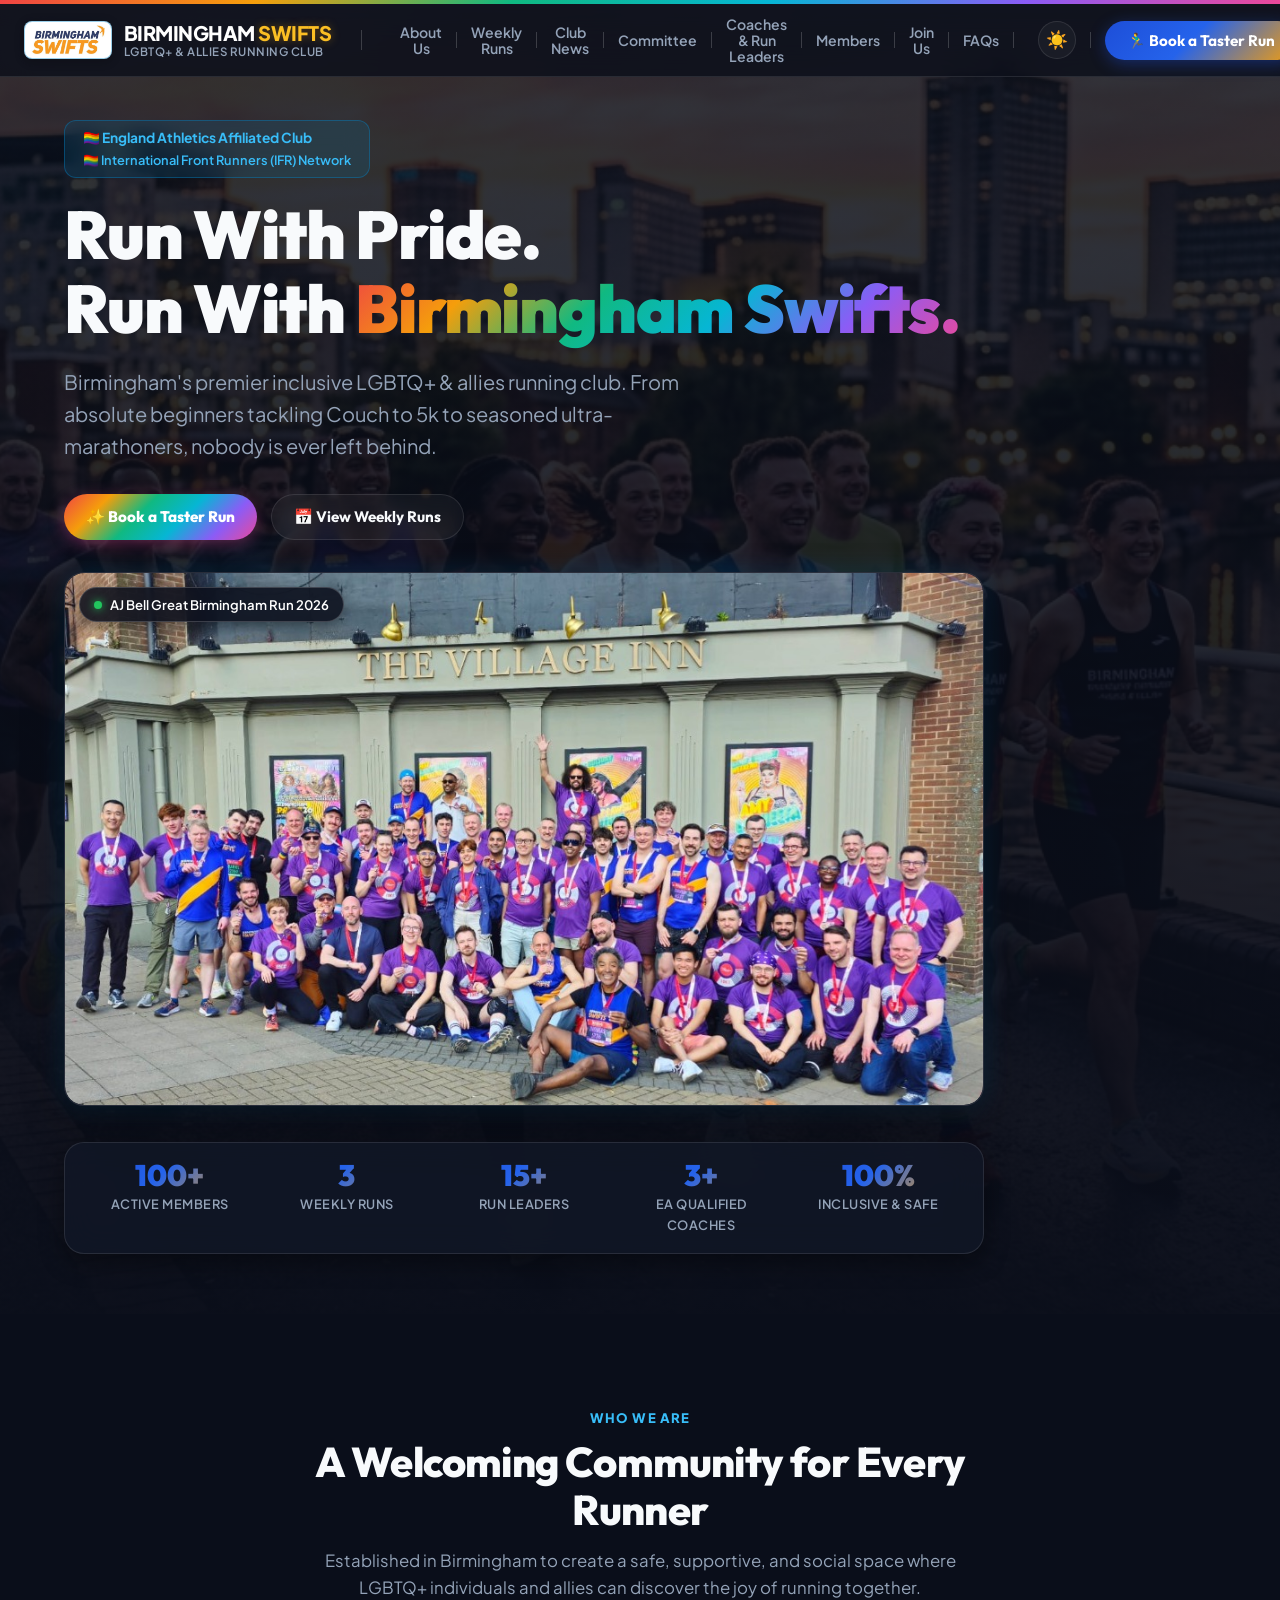
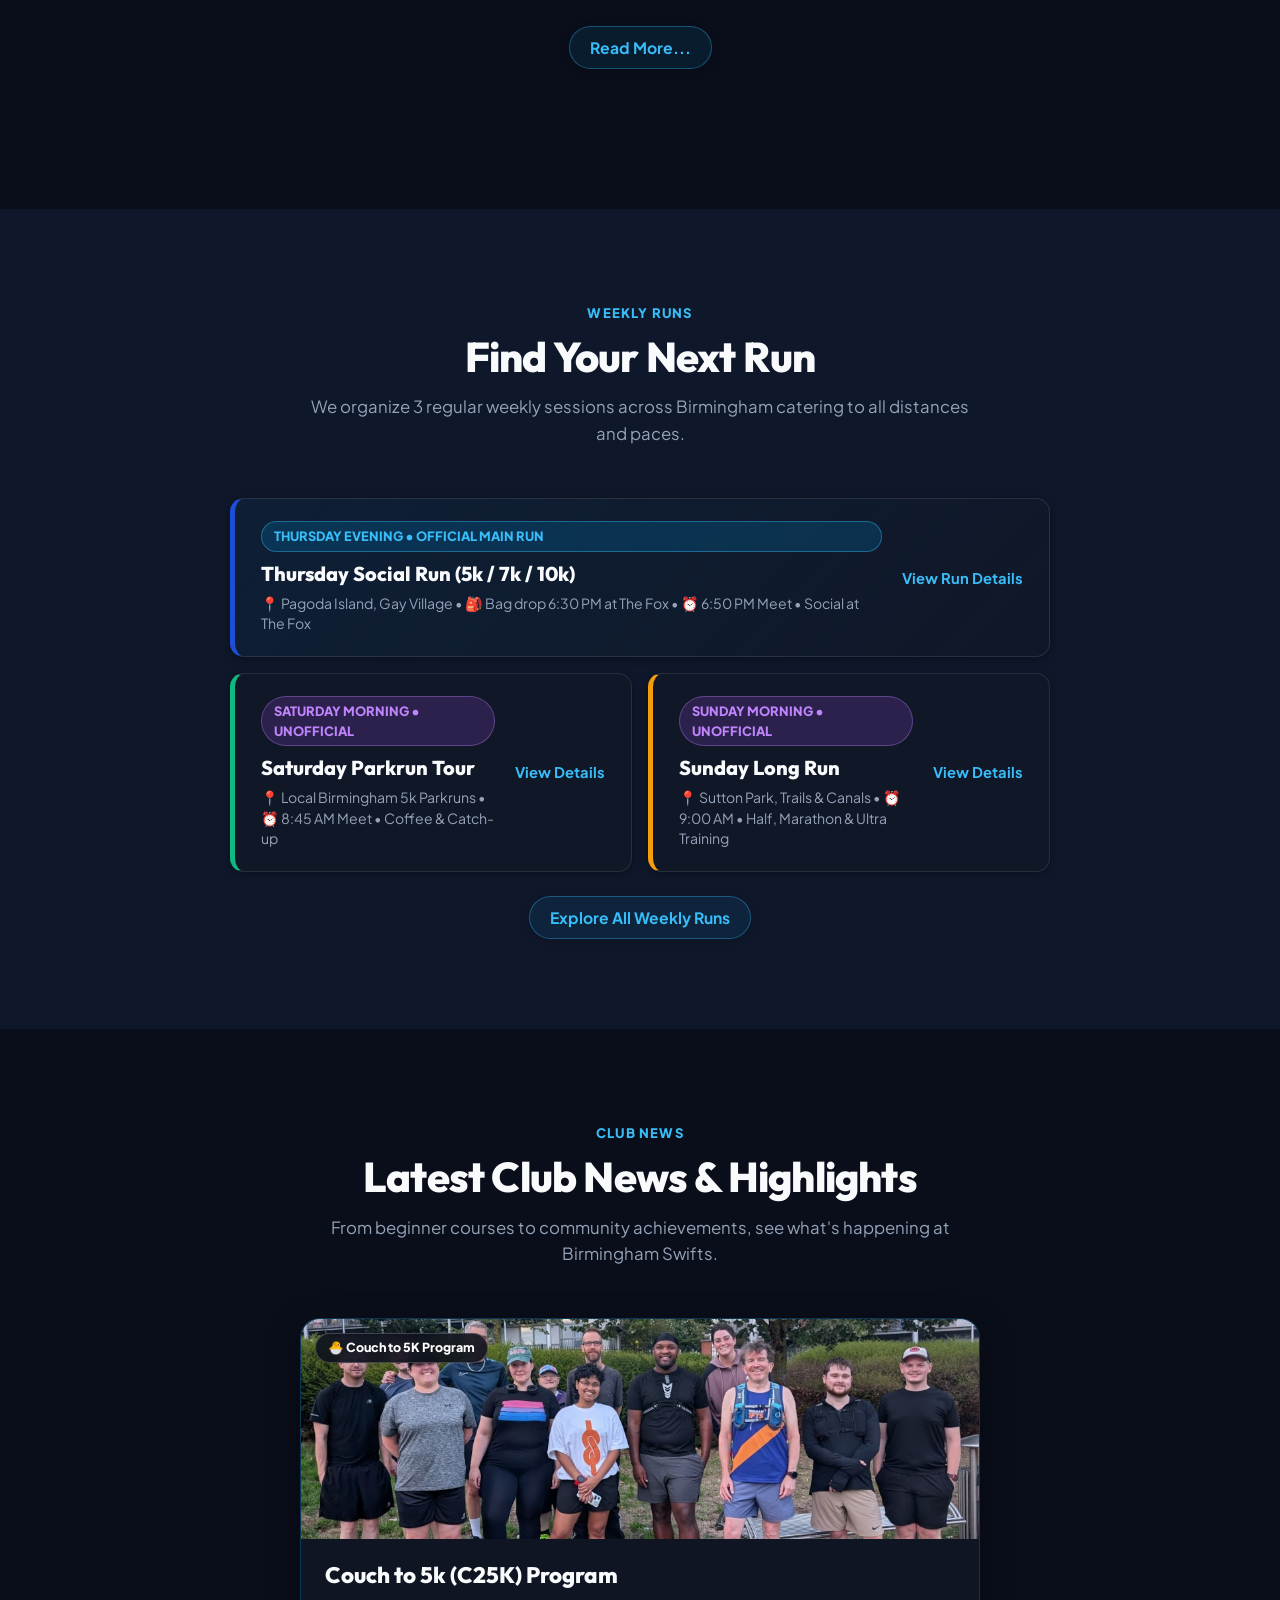
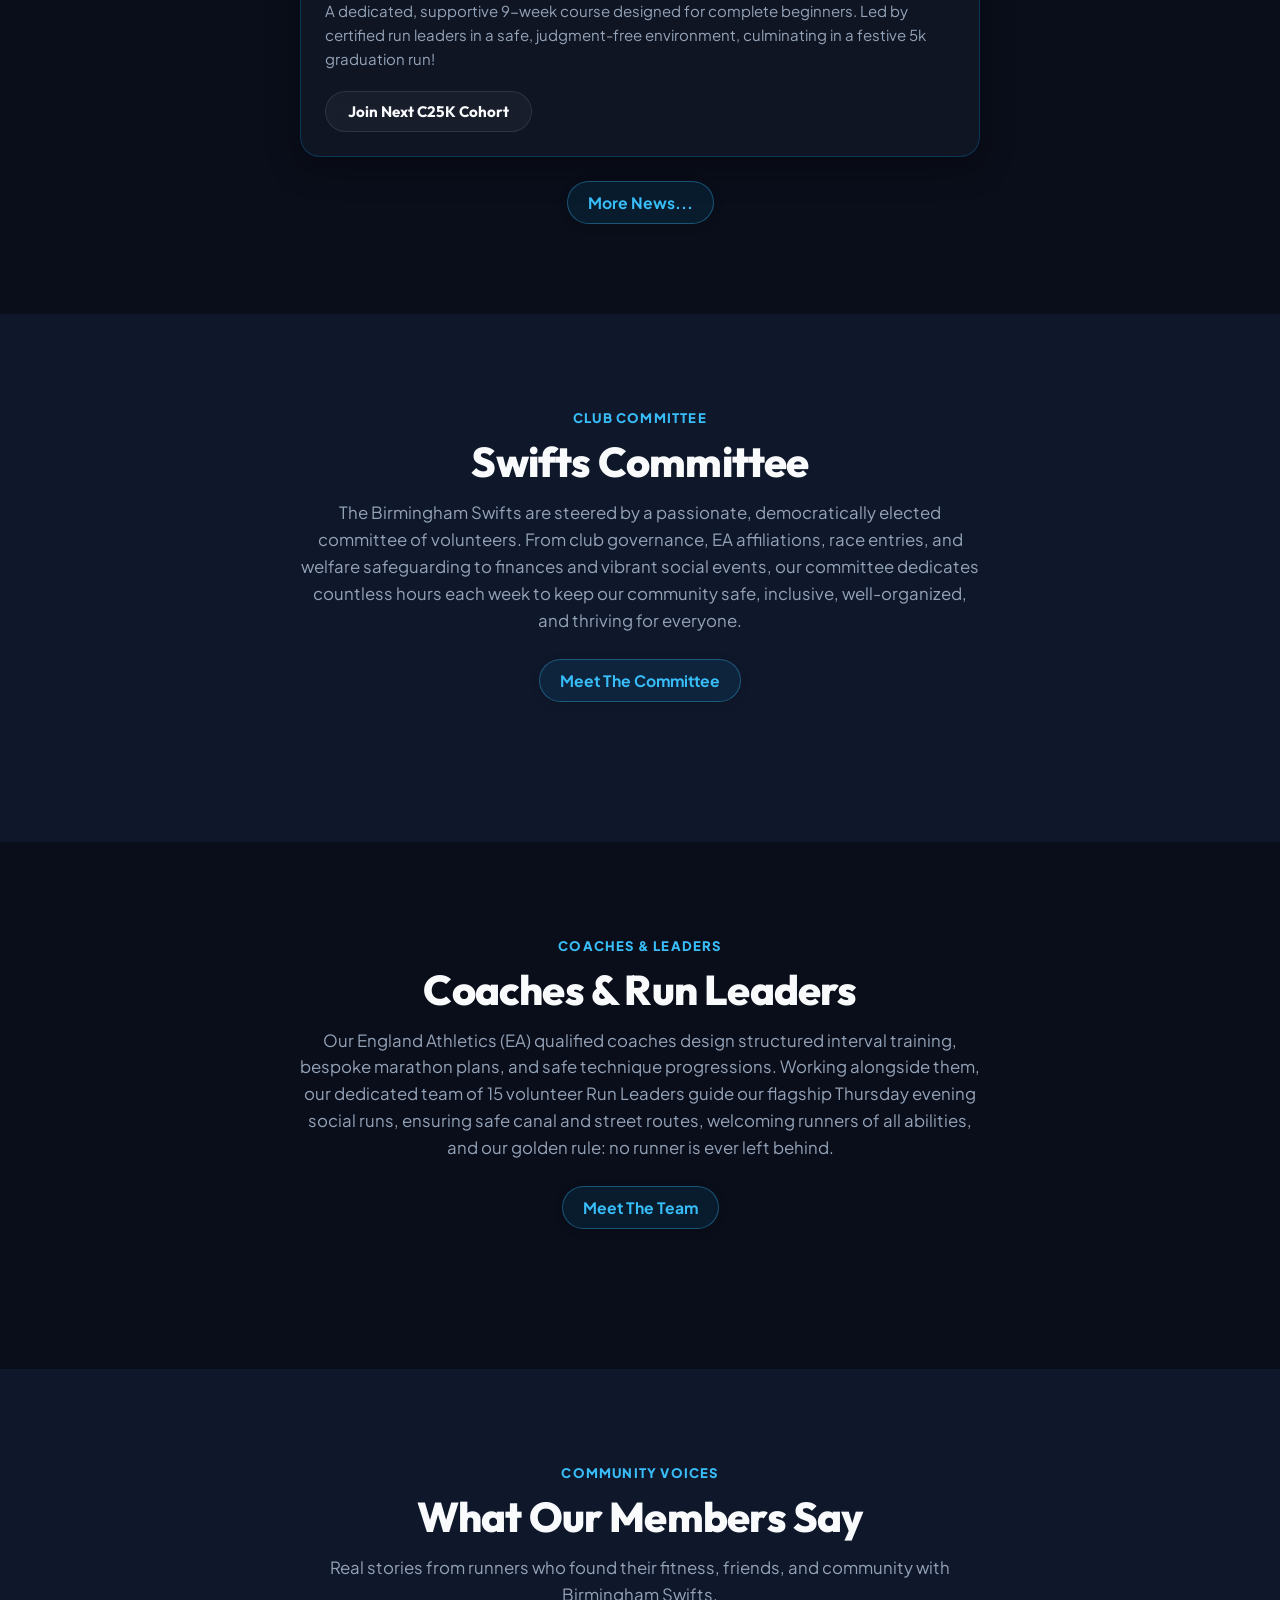
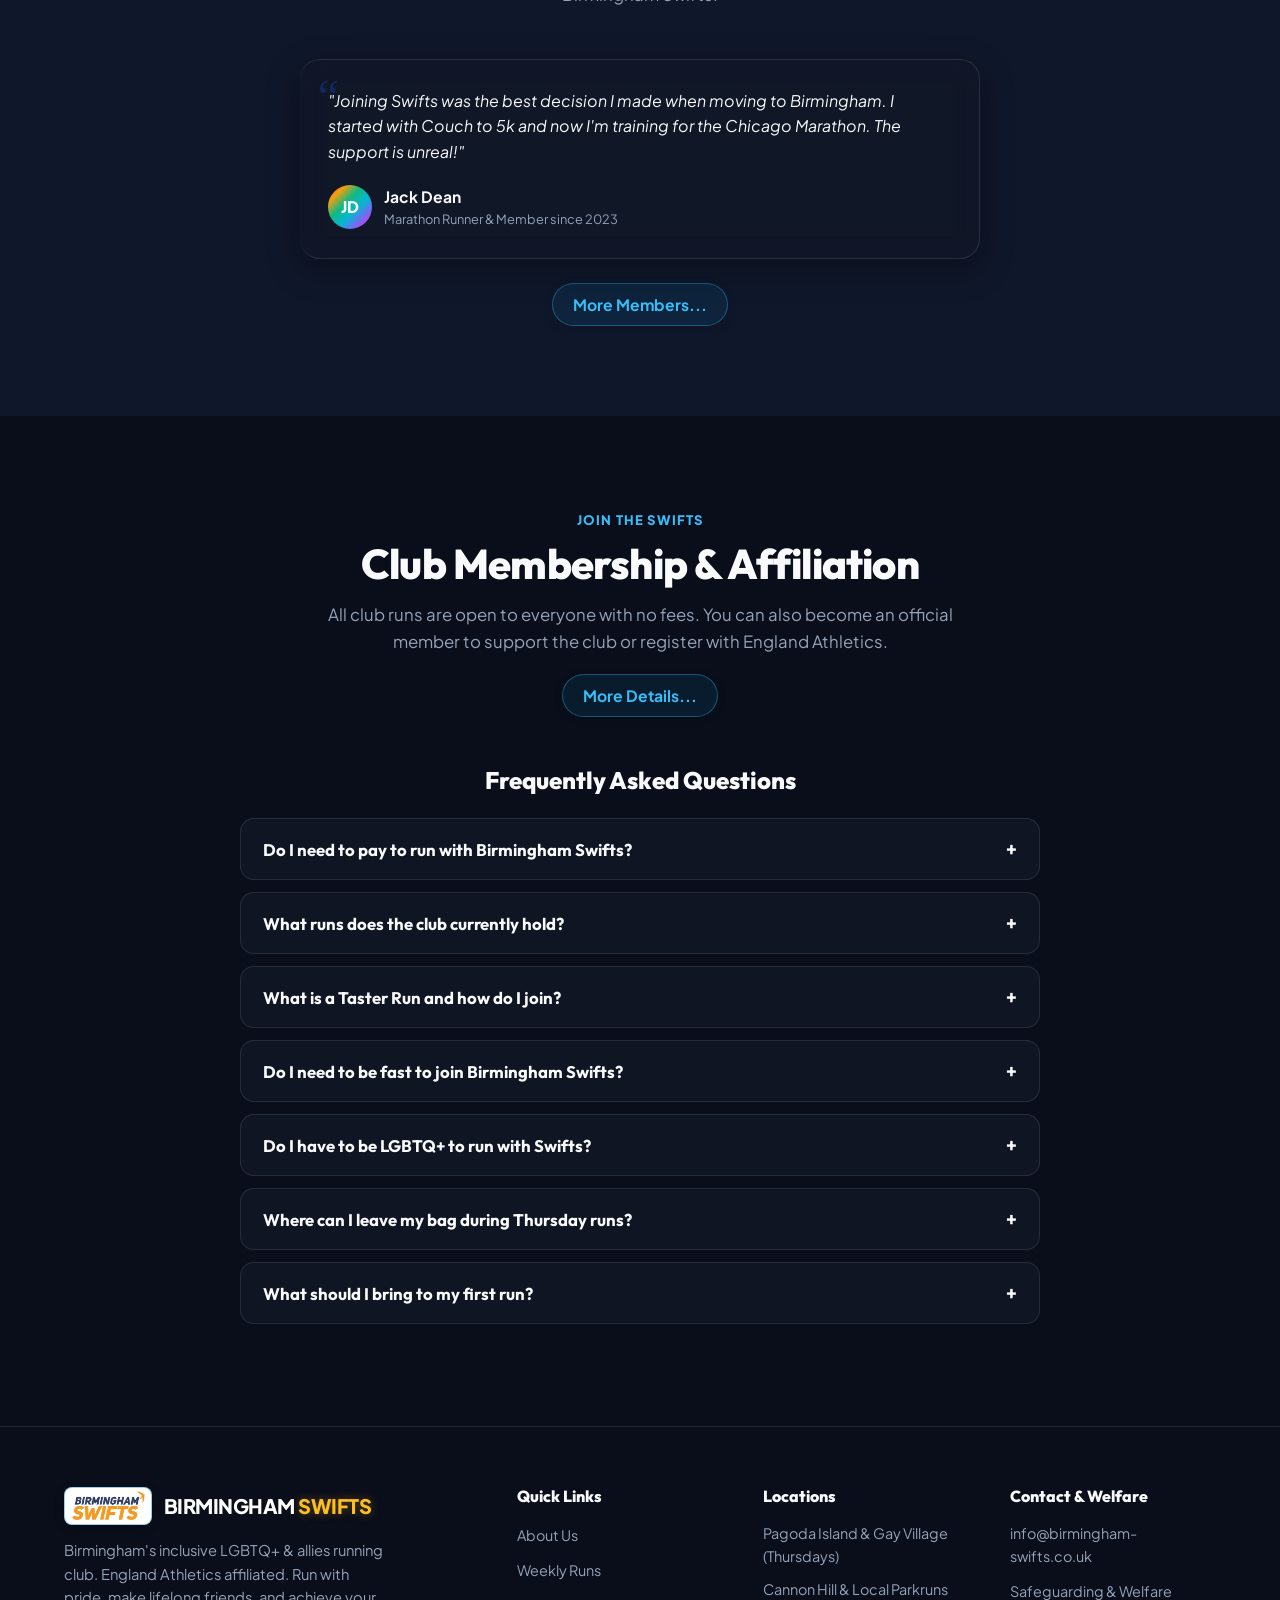
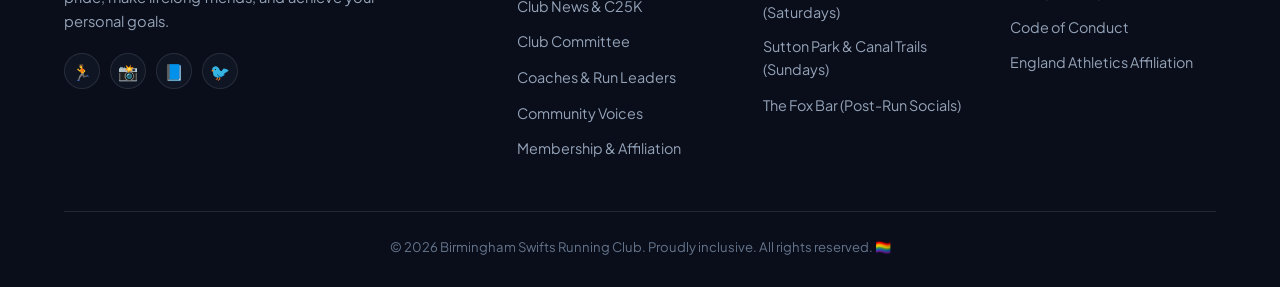
==== index.html @ 9a3c5911 "fix(c25k): update photo subtitle to 'Couch to 5K Program'" ====
<!DOCTYPE html>
<html lang="en" data-theme="dark">
<head>
  <meta charset="UTF-8">
  <meta name="viewport" content="width=device-width, initial-scale=1.0">
  <title>Birmingham Swifts — Inclusive LGBTQ+ & Allies Running Club</title>
  <meta name="description" content="Birmingham Swifts is the premier friendly, inclusive LGBTQ+ and allies running club in Birmingham, UK. Open to all with weekly club sessions: Thursday flagship social run, Saturday parkruns, Sunday marathon training, and Couch to 5k.">
  <meta name="keywords" content="Birmingham Swifts, LGBTQ+ running club, Birmingham running, Couch to 5k Birmingham, gay running club Birmingham, England Athletics, Cannon Hill parkrun">
  
  <!-- Open Graph Meta Tags -->
  <meta property="og:title" content="Birmingham Swifts — Inclusive LGBTQ+ & Allies Running Club">
  <meta property="og:description" content="Run with Pride. Run with Swifts. Friendly running for all paces, backgrounds, and abilities across Birmingham.">
  <meta property="og:type" content="website">
  <meta property="og:image" content="assets/swifts_village_inn_crew.jpg">

  <!-- Favicon / Icon -->
  <link rel="icon" type="image/jpeg" href="assets/swifts_logo.jpg">

  <!-- Main Stylesheet -->
  <link rel="stylesheet" href="styles.css?v=3.4">
</head>
<body>

  <!-- Top Pride Strip -->
  <div class="pride-strip"></div>

  <!-- Live Announcement Alert Bar (Dynamic via Google Sheets) -->
  <aside class="live-alert-bar" id="live-announcement-bar" style="display: none;">
    <span class="live-alert-icon">📣</span>
    <span class="live-alert-text" id="live-announcement-text">
      Welcome to Birmingham Swifts! Join our Thursday flagship social run in the Gay Village.
    </span>
    <button class="live-alert-close" id="live-alert-close-btn" aria-label="Dismiss announcement">&times;</button>
  </aside>

  <!-- Main Navigation Bar -->
  <nav class="navbar" id="main-nav">
    <div class="container nav-container">
      <a href="index.html" class="nav-brand" id="brand-logo-link">
        <img src="assets/swifts_logo.jpg" alt="Birmingham Swifts Logo" class="nav-logo-img">
        <div class="nav-brand-text">
          <span class="nav-brand-title">BIRMINGHAM <span class="brand-swifts-gold">SWIFTS</span></span>
          <span class="nav-brand-subtitle">LGBTQ+ & Allies Running Club</span>
        </div>
      </a>
      <span class="nav-brand-divider" aria-hidden="true"></span>

      <ul class="nav-links" id="nav-menu">
        <li><a href="about.html" class="nav-link">About Us</a></li>
        <li><a href="runs.html" class="nav-link">Weekly Runs</a></li>
        <li><a href="news.html" class="nav-link">Club News</a></li>
        <li><a href="committee.html" class="nav-link">Committee</a></li>
        <li><a href="coaches-leaders.html" class="nav-link">Coaches &amp; Run Leaders</a></li>
        <li><a href="members.html" class="nav-link">Members</a></li>
        <li><a href="join.html" class="nav-link">Join Us</a></li>
        <li><a href="#faqs" class="nav-link">FAQs</a></li>
        <li class="mobile-only-action">
          <button class="btn btn-primary open-taster-btn mobile-menu-cta">🏃‍♂️ Book a Taster Run</button>
        </li>
      </ul>

      <div class="nav-actions">
        <button class="theme-toggle-btn" id="theme-toggle" aria-label="Toggle Dark / Light Theme" title="Switch to Light Mode">
          ☀️
        </button>
        <span class="nav-action-divider" aria-hidden="true"></span>
        <button class="btn btn-primary" id="open-taster-modal-btn">
          🏃‍♂️ Book a Taster Run
        </button>
        <button class="mobile-menu-btn" id="mobile-toggle-btn" aria-label="Open mobile menu">
          ☰
        </button>
      </div>
    </div>
  </nav>

  <!-- ==========================================================================
       HERO SECTION
       ========================================================================== -->
  <header class="hero-section" id="hero">
    <div class="hero-bg-container">
      <img src="assets/hero_running_crew.jpg" alt="Birmingham Swifts runners along Birmingham canals at dusk" class="hero-bg-img">
      <div class="hero-overlay"></div>
    </div>

    <div class="container">
      <div class="hero-content">
        <div class="hero-badge-pill" id="hero-badge-pill">
          <span class="hero-badge-line">🏳️‍🌈 England Athletics Affiliated Club</span>
          <span class="hero-badge-line hero-badge-ifr">🏳️‍🌈 International Front Runners (IFR) Network</span>
        </div>

        <h1 class="hero-title" id="hero-title">
          Run With Pride.<br>
          Run With <span class="hero-title-highlight">Birmingham Swifts.</span>
        </h1>

        <p class="hero-description" id="hero-description">
          Birmingham's premier inclusive LGBTQ+ & allies running club. From absolute beginners tackling Couch to 5k to seasoned ultra-marathoners, nobody is ever left behind.
        </p>

        <div class="hero-cta-group">
          <button class="btn btn-rainbow" id="hero-join-run-btn">
            ✨ Book a Taster Run
          </button>
          <a href="runs.html" class="btn btn-secondary" id="hero-view-schedule-btn">
            📅 View Weekly Runs
          </a>
        </div>

        <!-- Real Swifts Community Photo Showcase -->
        <div class="hero-photo-showcase">
          <div class="hero-photo-wrap">
            <img src="assets/swifts_village_inn_crew.jpg" alt="Birmingham Swifts running club members at the AJ Bell Great Birmingham Run 2026 outside The Village Inn in the Gay Village" class="hero-photo-img">
            <div class="hero-photo-badge">
              <span class="hero-photo-badge-dot"></span>
              <span>AJ Bell Great Birmingham Run 2026</span>
            </div>
          </div>
        </div>

        <div class="hero-stats-bar">
          <div class="stat-item">
            <div class="stat-number" id="hero-stat-members">100+</div>
            <div class="stat-label">Active Members</div>
          </div>
          <div class="stat-item">
            <div class="stat-number" id="hero-stat-runs">3</div>
            <div class="stat-label">Weekly Runs</div>
          </div>
          <div class="stat-item">
            <div class="stat-number" id="hero-stat-leaders">15+</div>
            <div class="stat-label">Run Leaders</div>
          </div>
          <div class="stat-item">
            <div class="stat-number" id="hero-stat-coaches">3+</div>
            <div class="stat-label">EA Qualified Coaches</div>
          </div>
          <div class="stat-item">
            <div class="stat-number" id="hero-stat-inclusive">100%</div>
            <div class="stat-label">Inclusive &amp; Safe</div>
          </div>
        </div>
      </div>
    </div>
  </header>

  <!-- ==========================================================================
       ABOUT & INCLUSIVITY VALUES
       ========================================================================== -->
  <section class="section" id="about">
    <div class="container">
      <div class="section-header">
        <span class="section-tag">WHO WE ARE</span>
        <h2 class="section-title">A Welcoming Community for Every Runner</h2>
        <p class="section-subtitle">
          Established in Birmingham to create a safe, supportive, and social space where LGBTQ+ individuals and allies can discover the joy of running together.
        </p>
        <div class="section-more-link-box">
          <a href="about.html" class="inline-more-link">Read More...</a>
        </div>
      </div>
    </div>
  </section>

  <!-- ==========================================================================
       WEEKLY RUNS NAVIGATION & SESSIONS
       ========================================================================== -->
  <section class="section section-alt" id="runs">
    <div class="container">
      <div class="section-header">
        <span class="section-tag">WEEKLY RUNS</span>
        <h2 class="section-title">Find Your Next Run</h2>
        <p class="section-subtitle">
          We organize 3 regular weekly sessions across Birmingham catering to all distances and paces.
        </p>
      </div>

      <div class="weekly-runs-nav-box">
        <!-- Row 1: Thursday Social (Single Row Button) -->
        <a href="runs.html#thursday" class="run-nav-card run-nav-thursday">
          <div class="run-nav-card-left">
            <span class="run-day-badge official">Thursday Evening • Official Main Run</span>
            <h3 class="run-nav-card-title">Thursday Social Run (5k / 7k / 10k)</h3>
            <p class="run-nav-card-meta">📍 Pagoda Island, Gay Village • 🎒 Bag drop 6:30 PM at The Fox • ⏰ 6:50 PM Meet • Social at The Fox</p>
          </div>
          <div class="run-nav-card-action">
            <span class="run-nav-btn-text">View Run Details</span>
          </div>
        </a>

        <!-- Row 2: Two Un-official Runs in a Row Under Thursday -->
        <div class="run-nav-sub-row">
          <a href="runs.html#saturday" class="run-nav-card run-nav-saturday">
            <div class="run-nav-card-left">
              <span class="run-day-badge unofficial">Saturday Morning • Unofficial</span>
              <h3 class="run-nav-card-title">Saturday Parkrun Tour</h3>
              <p class="run-nav-card-meta">📍 Local Birmingham 5k Parkruns • ⏰ 8:45 AM Meet • Coffee &amp; Catch-up</p>
            </div>
            <div class="run-nav-card-action">
              <span class="run-nav-btn-text">View Details</span>
            </div>
          </a>

          <a href="runs.html#sunday" class="run-nav-card run-nav-sunday">
            <div class="run-nav-card-left">
              <span class="run-day-badge unofficial">Sunday Morning • Unofficial</span>
              <h3 class="run-nav-card-title">Sunday Long Run</h3>
              <p class="run-nav-card-meta">📍 Sutton Park, Trails &amp; Canals • ⏰ 9:00 AM • Half, Marathon &amp; Ultra Training</p>
            </div>
            <div class="run-nav-card-action">
              <span class="run-nav-btn-text">View Details</span>
            </div>
          </a>
        </div>
      </div>

      <div class="section-more-link-box">
        <a href="runs.html" class="inline-more-link">Explore All Weekly Runs</a>
      </div>
    </div>
  </section>

  <!-- ==========================================================================
       CLUB NEWS & COUCH TO 5K
       ========================================================================== -->
  <section class="section" id="news">
    <div class="container">
      <div class="section-header">
        <span class="section-tag">CLUB NEWS</span>
        <h2 class="section-title">Latest Club News &amp; Highlights</h2>
        <p class="section-subtitle">
          From beginner courses to community achievements, see what's happening at Birmingham Swifts.
        </p>
      </div>

      <!-- Only Couch to 5k kept on main page -->
      <div class="news-single-featured">
        <div class="initiative-card featured-news-card">
          <div class="initiative-img-box">
            <img src="assets/c25k_graduates.jpg?v=3" alt="Birmingham Swifts Couch to 5k cohort runners and leaders in the park" class="initiative-img">
            <span class="initiative-badge">🐣 Couch to 5K Program</span>
          </div>
          <div class="initiative-body">
            <h3 class="initiative-title">Couch to 5k (C25K) Program</h3>
            <p class="initiative-text">
              A dedicated, supportive 9-week course designed for complete beginners. Led by certified run leaders in a safe, judgment-free environment, culminating in a festive 5k graduation run!
            </p>
            <div>
              <button class="btn btn-secondary open-taster-btn">
                Join Next C25K Cohort
              </button>
            </div>
          </div>
        </div>
      </div>

      <div class="section-more-link-box">
        <a href="news.html" class="inline-more-link">More News...</a>
      </div>
    </div>
  </section>

  <!-- ==========================================================================
       SWIFTS COMMITTEE
       ========================================================================== -->
  <section class="section section-alt" id="committee">
    <div class="container">
      <div class="section-header">
        <span class="section-tag">CLUB COMMITTEE</span>
        <h2 class="section-title">Swifts Committee</h2>
        <p class="section-subtitle">
          The Birmingham Swifts are steered by a passionate, democratically elected committee of volunteers. From club governance, EA affiliations, race entries, and welfare safeguarding to finances and vibrant social events, our committee dedicates countless hours each week to keep our community safe, inclusive, well-organized, and thriving for everyone.
        </p>
        <div class="section-more-link-box" style="margin-top: 24px;">
          <a href="committee.html" class="inline-more-link">Meet The Committee</a>
        </div>
      </div>
    </div>
  </section>

  <!-- ==========================================================================
       COACHES & RUN LEADERS
       ========================================================================== -->
  <section class="section" id="team">
    <div class="container">
      <div class="section-header">
        <span class="section-tag">COACHES &amp; LEADERS</span>
        <h2 class="section-title">Coaches &amp; Run Leaders</h2>
        <p class="section-subtitle">
          Our England Athletics (EA) qualified coaches design structured interval training, bespoke marathon plans, and safe technique progressions. Working alongside them, our dedicated team of 15 volunteer Run Leaders guide our flagship Thursday evening social runs, ensuring safe canal and street routes, welcoming runners of all abilities, and our golden rule: no runner is ever left behind.
        </p>
        <div class="section-more-link-box" style="margin-top: 24px;">
          <a href="coaches-leaders.html" class="inline-more-link">Meet The Team</a>
        </div>
      </div>
    </div>
  </section>

  <!-- ==========================================================================
       MEMBER STORIES & TESTIMONIALS
       ========================================================================== -->
  <section class="section section-alt" id="stories">
    <div class="container">
      <div class="section-header">
        <span class="section-tag">COMMUNITY VOICES</span>
        <h2 class="section-title">What Our Members Say</h2>
        <p class="section-subtitle">
          Real stories from runners who found their fitness, friends, and community with Birmingham Swifts.
        </p>
      </div>

      <div class="stories-single-box" id="stories-container">
        <!-- Single featured member story on main page -->
        <div class="story-card featured-story">
          <p class="story-quote">
            "Joining Swifts was the best decision I made when moving to Birmingham. I started with Couch to 5k and now I'm training for the Chicago Marathon. The support is unreal!"
          </p>
          <div class="story-author">
            <div class="author-avatar">JD</div>
            <div>
              <div class="author-name">Jack Dean</div>
              <div class="author-detail">Marathon Runner &amp; Member since 2023</div>
            </div>
          </div>
        </div>
      </div>

      <div class="section-more-link-box">
        <a href="members.html" class="inline-more-link">More Members...</a>
      </div>
    </div>
  </section>

  <!-- ==========================================================================
       MEMBERSHIP TIERS
       ========================================================================== -->
  <section class="section" id="membership">
    <div class="container">
      <div class="section-header">
        <span class="section-tag">JOIN THE SWIFTS</span>
        <h2 class="section-title">Club Membership &amp; Affiliation</h2>
        <p class="section-subtitle">
          All club runs are open to everyone with no fees. You can also become an official member to support the club or register with England Athletics.
        </p>
        <div class="section-more-link-box" style="margin-top: 18px;">
          <a href="join.html" class="inline-more-link">More Details...</a>
        </div>
      </div>

      <!-- FAQ Section -->
      <div class="faq-container" id="faqs">
        <h3 style="font-size: 1.5rem; text-align: center; margin-bottom: 24px;">Frequently Asked Questions</h3>
        <div id="faqs-list">
          <div class="faq-item">
            <button class="faq-question">
              <span>Do I need to pay to run with Birmingham Swifts?</span>
              <span class="faq-icon">+</span>
            </button>
            <div class="faq-answer">
              <p>No! All of our weekly club runs are open to everyone. There are no fees or subscriptions to run with us. If you would like to support the club and get kit discounts, you can choose our optional £15/year club membership, or £35/year England Athletics affiliation for official racing licences and marathon ballot access.</p>
            </div>
          </div>

          <div class="faq-item">
            <button class="faq-question">
              <span>What runs does the club currently hold?</span>
              <span class="faq-icon">+</span>
            </button>
            <div class="faq-answer">
              <p>We currently hold three weekly sessions: our flagship <strong>Thursday Social Run</strong> (bag drop 6:30 PM at The Fox in the Gay Village, 6:50 PM meet at Pagoda Island); <strong>Saturday Parkruns</strong> (unofficial club meetups at local Birmingham 5k events followed by coffee); and <strong>Sunday Long Runs</strong> (unofficial runs for members training for half marathons, full marathons, or ultras).</p>
            </div>
          </div>

          <div class="faq-item">
            <button class="faq-question">
              <span>What is a Taster Run and how do I join?</span>
              <span class="faq-icon">+</span>
            </button>
            <div class="faq-answer">
              <p>A taster run is simply coming along to any of our Thursday social runs or weekend meetups to try it out! Click "Book a Taster Run" so we know to look out for you and introduce you to our friendly run leaders.</p>
            </div>
          </div>

          <div class="faq-item">
            <button class="faq-question">
              <span>Do I need to be fast to join Birmingham Swifts?</span>
              <span class="faq-icon">+</span>
            </button>
            <div class="faq-answer">
              <p>Not at all! We have runners of all abilities, from beginners and steady joggers to runners doing 4 min/km. Every single run has designated tail runners to make sure no one is ever left behind.</p>
            </div>
          </div>

          <div class="faq-item">
            <button class="faq-question">
              <span>Do I have to be LGBTQ+ to run with Swifts?</span>
              <span class="faq-icon">+</span>
            </button>
            <div class="faq-answer">
              <p>Everyone is welcome! We are an LGBTQ+ and Allies running club. Whether you are gay, lesbian, bisexual, trans, non-binary, queer, or a supportive ally, you will find a warm, friendly community.</p>
            </div>
          </div>

          <div class="faq-item">
            <button class="faq-question">
              <span>Where can I leave my bag during Thursday runs?</span>
              <span class="faq-icon">+</span>
            </button>
            <div class="faq-answer">
              <p>On Thursday nights, we meet at Pagoda Island and have bag drop and toilet facilities available nearby in the Gay Village before we head out, followed by social drinks at The Fox!</p>
            </div>
          </div>

          <div class="faq-item">
            <button class="faq-question">
              <span>What should I bring to my first run?</span>
              <span class="faq-icon">+</span>
            </button>
            <div class="faq-answer">
              <p>Just comfortable running shoes, weather-appropriate running kit, and a bottle of water. During autumn and winter evening runs, high-vis or bright clothing is strongly encouraged!</p>
            </div>
          </div>
        </div>
      </div>
    </div>
  </section>

  <!-- ==========================================================================
       MODAL DIALOG: BOOK TASTER RUN
       ========================================================================== -->
  <div class="modal-overlay" id="taster-modal">
    <div class="modal-card">
      <button class="modal-close-btn" id="modal-close-btn" aria-label="Close modal">&times;</button>
      <h3 style="font-size: 1.4rem; margin-bottom: 6px;">🏃‍♂️ Book a Taster Run</h3>
      <p style="color: var(--text-secondary); font-size: 0.9rem; margin-bottom: 20px;">
        Join us for a friendly, no-pressure run with Birmingham Swifts. We'll introduce you to your group leader!
      </p>

      <form id="taster-form">
        <div class="form-group">
          <label class="form-label" for="taster-name">Full Name</label>
          <input type="text" id="taster-name" class="form-input" placeholder="e.g. Alex Morgan" required>
        </div>

        <div class="form-group">
          <label class="form-label" for="taster-email">Email Address</label>
          <input type="email" id="taster-email" class="form-input" placeholder="alex@example.com" required>
        </div>

        <div class="form-group">
          <label class="form-label" for="taster-session">Select Session</label>
          <select id="taster-session" class="form-select">
            <option value="thursday">Thursday Social Run (Main Club Run, Gay Village, 6:50 PM)</option>
            <option value="saturday">Saturday Parkrun Meetup (Local 5k, 8:45 AM)</option>
            <option value="sunday">Sunday Long Run (Half / Marathon / Ultra Training, 9:00 AM)</option>
          </select>
        </div>

        <div class="form-group">
          <label class="form-label" for="taster-pace">Running Experience</label>
          <select id="taster-pace" class="form-select">
            <option value="beginner">Beginner (Couch to 5k)</option>
            <option value="casual">Casual / Social Runner</option>
            <option value="intermediate">Regular 5k–10k Runner</option>
            <option value="experienced">Long Distance / Experienced Runner</option>
          </select>
        </div>

        <button type="submit" class="btn btn-rainbow" style="width: 100%; margin-top: 8px;">
          Confirm Taster Booking ✨
        </button>
      </form>
    </div>
  </div>

  <!-- ==========================================================================
       FOOTER
       ========================================================================== -->
  <footer class="footer">
    <div class="container">
      <div class="footer-grid">
        <div>
          <div class="nav-brand">
            <img src="assets/swifts_logo.jpg" alt="Birmingham Swifts Logo" class="nav-logo-img">
            <span class="nav-brand-title">BIRMINGHAM <span class="brand-swifts-gold">SWIFTS</span></span>
          </div>
          <p class="footer-brand-p">
            Birmingham's inclusive LGBTQ+ &amp; allies running club. England Athletics affiliated. Run with pride, make lifelong friends, and achieve your personal goals.
          </p>
          <div class="footer-socials">
            <a href="https://www.strava.com/clubs/birmingham-swifts" target="_blank" rel="noopener" class="social-icon-btn" title="Strava Club">🏃</a>
            <a href="https://instagram.com" target="_blank" rel="noopener" class="social-icon-btn" title="Instagram">📸</a>
            <a href="https://facebook.com" target="_blank" rel="noopener" class="social-icon-btn" title="Facebook">📘</a>
            <a href="https://twitter.com" target="_blank" rel="noopener" class="social-icon-btn" title="Twitter">🐦</a>
          </div>
        </div>

        <div>
          <h4 class="footer-col-title">Quick Links</h4>
          <ul class="footer-links-list">
            <li><a href="about.html">About Us</a></li>
            <li><a href="runs.html">Weekly Runs</a></li>
            <li><a href="news.html">Club News &amp; C25K</a></li>
            <li><a href="committee.html">Club Committee</a></li>
            <li><a href="coaches-leaders.html">Coaches &amp; Run Leaders</a></li>
            <li><a href="members.html">Community Voices</a></li>
            <li><a href="join.html">Membership &amp; Affiliation</a></li>
          </ul>
        </div>

        <div>
          <h4 class="footer-col-title">Locations</h4>
          <ul class="footer-links-list">
            <li><a href="#runs">Pagoda Island &amp; Gay Village (Thursdays)</a></li>
            <li><a href="#runs">Cannon Hill &amp; Local Parkruns (Saturdays)</a></li>
            <li><a href="#runs">Sutton Park &amp; Canal Trails (Sundays)</a></li>
            <li><a href="#runs">The Fox Bar (Post-Run Socials)</a></li>
          </ul>
        </div>

        <div>
          <h4 class="footer-col-title">Contact &amp; Welfare</h4>
          <ul class="footer-links-list">
            <li><a href="mailto:info@birmingham-swifts.co.uk">info@birmingham-swifts.co.uk</a></li>
            <li><a href="#faqs">Safeguarding &amp; Welfare</a></li>
            <li><a href="#faqs">Code of Conduct</a></li>
            <li><a href="#membership">England Athletics Affiliation</a></li>
          </ul>
        </div>
      </div>

      <div class="footer-bottom">
        <p>© 2026 Birmingham Swifts Running Club. Proudly inclusive. All rights reserved. 🏳️‍🌈</p>
      </div>
    </div>
  </footer>

  <!-- Main JavaScript -->
  <script src="script.js?v=3.0"></script>
</body>
</html>
---- styles.css ----
/* ==========================================================================
   BIRMINGHAM SWIFTS RUNNING CLUB - MODERN DESIGN SYSTEM & STYLES
   ========================================================================== */

@import url('https://fonts.googleapis.com/css2?family=Outfit:wght@400;500;600;700;800;900&family=Plus+Jakarta+Sans:wght@300;400;500;600;700;800&display=swap');

:root {
  /* Color Palette - Vibrant Pride Dark Mode (Default) */
  --bg-primary: #0a0e1a;
  --bg-secondary: #0f172a;
  --bg-card: rgba(17, 24, 39, 0.78);
  --bg-card-hover: rgba(30, 41, 59, 0.88);
  --bg-glass: rgba(255, 255, 255, 0.04);
  --border-glass: rgba(255, 255, 255, 0.1);
  --border-glass-hover: rgba(255, 255, 255, 0.25);
  
  --text-primary: #f8fafc;
  --text-secondary: #94a3b8;
  --text-muted: #64748b;
  
  /* Birmingham Swifts Official Kit Colors (Royal Blue & Golden Yellow Sash) */
  --swifts-blue: #1d4ed8;            /* Official Kit Royal Blue Body */
  --swifts-blue-deep: #1e3a8a;       /* Deep Athletic Navy */
  --swifts-blue-vivid: #2563eb;      /* Electric Royal Blue */
  --swifts-blue-light: #38bdf8;      /* Luminous Sky Highlight */
  --swifts-blue-glow: rgba(29, 78, 216, 0.4);

  --swifts-yellow: #f59e0b;          /* Official Kit Golden Yellow / Amber Sash */
  --swifts-yellow-bright: #fbbf24;   /* Radiant Gold Accent & Wordmark */
  --swifts-yellow-dark: #d97706;     /* Accessible High-Contrast Gold */
  --swifts-yellow-glow: rgba(245, 158, 11, 0.45);

  /* Pride Accents (From T-Shirt Side Ribbons & Community Pride) */
  --pride-purple: #8b5cf6;
  --pride-pink: #ec4899;
  --pride-cyan: #06b6d4;
  --pride-amber: #f59e0b;
  --pride-emerald: #10b981;
  --pride-red: #ef4444;

  --gradient-pride: linear-gradient(135deg, #ef4444 0%, #f59e0b 20%, #10b981 40%, #06b6d4 60%, #8b5cf6 80%, #ec4899 100%);
  --gradient-swifts: linear-gradient(135deg, #1d4ed8 0%, #2563eb 45%, #f59e0b 100%);
  --gradient-kit-sash: linear-gradient(135deg, #f59e0b 0%, #fbbf24 50%, #f59e0b 100%);
  --gradient-card: linear-gradient(180deg, rgba(255, 255, 255, 0.06) 0%, rgba(255, 255, 255, 0.01) 100%);
  --gradient-hero-overlay: linear-gradient(180deg, rgba(10, 14, 26, 0.72) 0%, rgba(10, 14, 26, 0.96) 100%);

  /* Typography */
  --font-heading: 'Outfit', -apple-system, BlinkMacSystemFont, 'Segoe UI', Roboto, sans-serif;
  --font-body: 'Plus Jakarta Sans', -apple-system, BlinkMacSystemFont, 'Segoe UI', Roboto, sans-serif;

  /* Shadows & Glassmorphism */
  --shadow-sm: 0 2px 8px rgba(0, 0, 0, 0.3);
  --shadow-md: 0 8px 24px rgba(0, 0, 0, 0.4);
  --shadow-lg: 0 16px 40px rgba(0, 0, 0, 0.5);
  --shadow-glow: 0 0 25px rgba(29, 78, 216, 0.35);

  --radius-sm: 8px;
  --radius-md: 14px;
  --radius-lg: 20px;
  --radius-full: 9999px;

  --transition: all 0.3s cubic-bezier(0.4, 0, 0.2, 1);
  --container-max: 1200px;
}

/* Light Mode Overrides - Infused with Official Royal Blue & Kit Gold/Yellow */
[data-theme="light"] {
  --bg-primary: #f8fafc;
  --bg-secondary: #f0f5ff; /* Subtle athletic ice-blue tint echoing the blue kit */
  --bg-card: rgba(255, 255, 255, 0.96);
  --bg-card-hover: #ffffff;
  --bg-glass: rgba(29, 78, 216, 0.035);
  --border-glass: rgba(29, 78, 216, 0.14); /* Crisp royal blue card border */
  --border-glass-hover: rgba(245, 158, 11, 0.6); /* Vibrant kit gold hover */

  --text-primary: #0f172a;
  --text-secondary: #334155;
  --text-muted: #64748b;

  --swifts-blue: #1d4ed8;
  --swifts-blue-deep: #1e3a8a;
  --swifts-yellow: #d97706; /* High contrast gold for light mode text & accents */
  --swifts-yellow-bright: #f59e0b;

  --gradient-swifts: linear-gradient(135deg, #1e3a8a 0%, #1d4ed8 50%, #d97706 100%);
  --gradient-kit-sash: linear-gradient(135deg, #d97706 0%, #f59e0b 50%, #fbbf24 100%);
  --gradient-card: linear-gradient(180deg, rgba(29, 78, 216, 0.02) 0%, rgba(245, 158, 11, 0.01) 100%);
  --gradient-hero-overlay: linear-gradient(180deg, rgba(240, 245, 255, 0.85) 0%, rgba(248, 250, 252, 0.98) 100%);
  
  --shadow-sm: 0 2px 8px rgba(29, 78, 216, 0.06);
  --shadow-md: 0 8px 24px rgba(29, 78, 216, 0.09);
  --shadow-lg: 0 16px 40px rgba(29, 78, 216, 0.14);
  --shadow-glow: 0 0 25px rgba(29, 78, 216, 0.22);
}

/* Base Resets */
*, *::before, *::after {
  box-sizing: border-box;
  margin: 0;
  padding: 0;
}

html {
  scroll-behavior: smooth;
  font-size: 16px;
}

body {
  font-family: var(--font-body);
  background-color: var(--bg-primary);
  color: var(--text-primary);
  line-height: 1.6;
  overflow-x: hidden;
  transition: background-color 0.3s ease, color 0.3s ease;
}

/* Typography */
h1, h2, h3, h4, h5, h6 {
  font-family: var(--font-heading);
  font-weight: 800;
  line-height: 1.15;
  color: var(--text-primary);
}

a {
  color: inherit;
  text-decoration: none;
  transition: var(--transition);
}

img {
  max-width: 100%;
  height: auto;
  display: block;
}

.container {
  width: 100%;
  max-width: var(--container-max);
  margin: 0 auto;
  padding: 0 24px;
}

/* ==========================================================================
   PRIDE RAINBOW TOP BAR & NAVBAR & LIVE ALERTS
   ========================================================================== */
.pride-strip {
  height: 4px;
  width: 100%;
  background: var(--gradient-pride);
  position: fixed;
  top: 0;
  left: 0;
  z-index: 1003;
}

.live-alert-bar {
  position: fixed;
  top: 4px;
  left: 0;
  width: 100%;
  z-index: 1002;
  background: linear-gradient(90deg, #ec4899 0%, #8b5cf6 50%, #0284c7 100%);
  color: #ffffff;
  padding: 8px 16px;
  font-size: 0.88rem;
  font-weight: 700;
  display: flex;
  align-items: center;
  justify-content: center;
  gap: 12px;
  box-shadow: 0 2px 10px rgba(0, 0, 0, 0.25);
  animation: slideDown 0.4s ease;
}

@keyframes slideDown {
  from { transform: translateY(-100%); }
  to { transform: translateY(0); }
}

.live-alert-close {
  background: none;
  border: none;
  color: #ffffff;
  font-size: 1.2rem;
  cursor: pointer;
  padding: 0 6px;
  opacity: 0.8;
  transition: var(--transition);
}

.live-alert-close:hover {
  opacity: 1;
  transform: scale(1.15);
}

.navbar {
  position: fixed;
  top: 4px;
  left: 0;
  width: 100%;
  z-index: 1000;
  background: rgba(10, 14, 26, 0.8);
  backdrop-filter: blur(16px);
  -webkit-backdrop-filter: blur(16px);
  border-bottom: 1px solid var(--border-glass);
  transition: var(--transition);
}

body.has-alert .navbar {
  top: 40px;
}

body.has-alert .hero-section {
  padding-top: 156px;
}

[data-theme="light"] .navbar {
  background: rgba(255, 255, 255, 0.85);
}

.nav-container {
  display: flex;
  align-items: center;
  justify-content: space-between;
  gap: 16px;
  height: 72px;
}

.navbar .nav-container {
  max-width: 1400px;
}

.nav-brand {
  display: flex;
  align-items: center;
  gap: 12px;
  text-decoration: none;
  flex-shrink: 0;
  min-width: 0;
  margin-right: 8px;
}

.nav-brand-divider {
  display: inline-block;
  width: 1px;
  height: 20px;
  background: rgba(255, 255, 255, 0.18);
  margin: 0 16px 0 6px;
  flex-shrink: 0;
}

[data-theme="light"] .nav-brand-divider {
  background: rgba(15, 23, 42, 0.14);
}

.nav-logo-img {
  height: 38px;
  width: auto;
  max-width: 95px;
  object-fit: contain;
  background: #ffffff;
  padding: 3px 6px;
  border-radius: 8px;
  border: 1.5px solid rgba(2, 132, 199, 0.4);
  box-shadow: 0 2px 10px rgba(0, 0, 0, 0.25);
  flex-shrink: 0;
  transition: var(--transition);
}

.nav-logo-img:hover {
  border-color: #38bdf8;
  box-shadow: 0 0 14px var(--swifts-blue-glow);
  transform: scale(1.03);
}

.nav-brand-text {
  display: flex;
  flex-direction: column;
  justify-content: center;
  min-width: 0;
  line-height: 1.15;
}

.nav-brand-title {
  font-size: 1.25rem;
  font-weight: 800;
  letter-spacing: -0.5px;
  color: #ffffff;
  white-space: nowrap;
  line-height: 1.2;
}

.nav-brand-subtitle {
  font-size: 0.72rem;
  font-weight: 600;
  color: var(--text-secondary);
  text-transform: uppercase;
  letter-spacing: 0.5px;
  white-space: nowrap;
  line-height: 1.2;
  overflow: hidden;
  text-overflow: ellipsis;
}

.nav-links {
  display: flex;
  align-items: center;
  gap: 0;
  list-style: none;
}

.nav-links > li:not(.mobile-only-action) {
  display: flex;
  align-items: center;
}

.nav-links > li:not(.mobile-only-action)::after {
  content: '';
  display: inline-block;
  width: 1px;
  height: 16px;
  background: rgba(255, 255, 255, 0.18);
  margin: 0 8px;
  flex-shrink: 0;
}

[data-theme="light"] .nav-links > li:not(.mobile-only-action)::after {
  background: rgba(15, 23, 42, 0.14);
}

.nav-link {
  font-size: 0.88rem;
  font-weight: 600;
  color: var(--text-secondary);
  position: relative;
  padding: 4px 6px;
  line-height: 1.14;
  text-align: center;
  display: inline-flex;
  flex-direction: column;
  align-items: center;
  justify-content: center;
  transition: var(--transition);
}

.nav-link:hover, .nav-link.active {
  color: var(--text-primary);
}

.nav-link::after {
  content: '';
  position: absolute;
  bottom: -2px;
  left: 0;
  width: 0;
  height: 2px;
  background: var(--gradient-swifts);
  transition: width 0.3s ease;
  border-radius: 2px;
}

.nav-link:hover::after, .nav-link.active::after {
  width: 100%;
}

.mobile-only-action {
  display: none;
}

.nav-actions {
  display: flex;
  align-items: center;
  gap: 12px;
  flex-shrink: 0;
}

.nav-action-divider {
  display: inline-block;
  width: 1px;
  height: 16px;
  background: rgba(255, 255, 255, 0.18);
  margin: 0 2px;
  flex-shrink: 0;
}

[data-theme="light"] .nav-action-divider {
  background: rgba(15, 23, 42, 0.14);
}

.theme-toggle-btn {
  background: var(--bg-glass);
  border: 1px solid var(--border-glass);
  color: var(--text-primary);
  width: 38px;
  height: 38px;
  border-radius: var(--radius-full);
  display: flex;
  align-items: center;
  justify-content: center;
  cursor: pointer;
  font-size: 1.1rem;
  transition: var(--transition);
}

.theme-toggle-btn:hover {
  background: var(--bg-card-hover);
  border-color: var(--border-glass-hover);
  transform: scale(1.05);
}

.btn {
  display: inline-flex;
  align-items: center;
  justify-content: center;
  gap: 8px;
  font-family: var(--font-heading);
  font-weight: 700;
  font-size: 0.95rem;
  padding: 10px 22px;
  border-radius: var(--radius-full);
  cursor: pointer;
  transition: var(--transition);
  border: none;
  text-decoration: none;
}

.btn-primary {
  background: var(--gradient-swifts);
  color: #ffffff;
  box-shadow: 0 4px 16px var(--swifts-blue-glow);
}

.btn-primary:hover {
  transform: translateY(-2px);
  box-shadow: 0 8px 24px rgba(2, 132, 199, 0.5);
}

.btn-secondary {
  background: var(--bg-glass);
  color: var(--text-primary);
  border: 1px solid var(--border-glass);
  backdrop-filter: blur(8px);
}

.btn-secondary:hover {
  background: var(--bg-card-hover);
  border-color: var(--border-glass-hover);
  transform: translateY(-2px);
}

.btn-rainbow {
  background: var(--gradient-pride);
  color: #ffffff;
  font-weight: 800;
  box-shadow: 0 4px 16px rgba(236, 72, 153, 0.35);
}

.btn-rainbow:hover {
  transform: translateY(-2px) scale(1.02);
  box-shadow: 0 8px 24px rgba(236, 72, 153, 0.5);
}

.mobile-menu-btn {
  display: none;
  background: none;
  border: none;
  font-size: 1.5rem;
  color: var(--text-primary);
  cursor: pointer;
}

/* ==========================================================================
   HERO SECTION
   ========================================================================== */
.hero-section {
  position: relative;
  min-height: 92vh;
  display: flex;
  align-items: center;
  padding: 120px 0 60px;
  overflow: hidden;
  background: var(--bg-primary);
}

.hero-bg-container {
  position: absolute;
  top: 0;
  left: 0;
  width: 100%;
  height: 100%;
  z-index: 1;
}

.hero-bg-img {
  width: 100%;
  height: 100%;
  object-fit: cover;
  object-position: center 35%;
  filter: brightness(0.65);
}

[data-theme="light"] .hero-bg-img {
  filter: brightness(0.85);
}

.hero-overlay {
  position: absolute;
  top: 0;
  left: 0;
  width: 100%;
  height: 100%;
  background: var(--gradient-hero-overlay);
}

.hero-content {
  position: relative;
  z-index: 2;
  max-width: 920px;
}

.hero-badge-pill {
  display: inline-flex;
  flex-direction: column;
  align-items: flex-start;
  gap: 4px;
  background: rgba(2, 132, 199, 0.15);
  border: 1px solid rgba(2, 132, 199, 0.4);
  backdrop-filter: blur(12px);
  padding: 8px 18px;
  border-radius: 12px;
  font-size: 0.86rem;
  font-weight: 700;
  color: #38bdf8;
  margin-bottom: 20px;
  animation: pulseGlow 3s infinite;
  max-width: 100%;
  box-sizing: border-box;
}

.hero-badge-line {
  display: flex;
  align-items: center;
  gap: 6px;
  line-height: 1.35;
}

.hero-badge-ifr {
  font-size: 0.8rem;
  font-weight: 600;
  color: var(--swifts-gold);
}

[data-theme="light"] .hero-badge-ifr {
  color: #b45309;
}

@keyframes pulseGlow {
  0%, 100% { box-shadow: 0 0 10px rgba(2, 132, 199, 0.2); }
  50% { box-shadow: 0 0 20px rgba(2, 132, 199, 0.5); }
}

.hero-title {
  font-size: clamp(2.3rem, 5.5vw, 4.2rem);
  font-weight: 900;
  letter-spacing: -1.2px;
  margin-bottom: 20px;
  line-height: 1.1;
  overflow-wrap: break-word;
  word-break: normal;
}

.hero-title-highlight {
  background: var(--gradient-pride);
  -webkit-background-clip: text;
  -webkit-text-fill-color: transparent;
  background-clip: text;
  display: inline;
}

.hero-description {
  font-size: clamp(1.05rem, 2vw, 1.25rem);
  color: var(--text-secondary);
  margin-bottom: 32px;
  max-width: 650px;
}

.hero-cta-group {
  display: flex;
  flex-wrap: wrap;
  gap: 14px;
  margin-bottom: 32px;
}

.hero-photo-showcase {
  margin: 0 0 36px;
  width: 100%;
}

.hero-photo-wrap {
  position: relative;
  border-radius: var(--radius-lg);
  overflow: hidden;
  border: 1px solid var(--border-glass);
  box-shadow: 0 16px 40px rgba(0, 0, 0, 0.4), 0 0 28px rgba(2, 132, 199, 0.22);
  background: var(--bg-card);
  transition: var(--transition);
}

.hero-photo-wrap:hover {
  transform: translateY(-2px);
  box-shadow: 0 20px 48px rgba(0, 0, 0, 0.5), 0 0 36px rgba(2, 132, 199, 0.35);
  border-color: rgba(56, 189, 248, 0.4);
}

.hero-photo-img {
  width: 100%;
  height: auto;
  display: block;
  object-fit: cover;
  border-radius: calc(var(--radius-lg) - 1px);
}

.hero-photo-badge {
  position: absolute;
  top: 14px;
  left: 14px;
  display: inline-flex;
  align-items: center;
  gap: 8px;
  background: rgba(10, 14, 26, 0.85);
  backdrop-filter: blur(12px);
  -webkit-backdrop-filter: blur(12px);
  border: 1px solid rgba(255, 255, 255, 0.18);
  color: #ffffff;
  padding: 6px 14px;
  border-radius: var(--radius-full);
  font-size: 0.82rem;
  font-weight: 600;
  box-shadow: 0 4px 14px rgba(0, 0, 0, 0.4);
}

.hero-photo-badge-dot {
  width: 8px;
  height: 8px;
  border-radius: 50%;
  background: #22c55e;
  box-shadow: 0 0 8px #22c55e;
  animation: pulseGlow 2s infinite;
}

[data-theme="light"] .hero-photo-wrap {
  border-color: rgba(29, 78, 216, 0.25);
  box-shadow: 0 16px 36px rgba(29, 78, 216, 0.12), 0 4px 16px rgba(0, 0, 0, 0.06);
}

[data-theme="light"] .hero-photo-badge {
  background: rgba(255, 255, 255, 0.94);
  color: #0f172a;
  border-color: rgba(29, 78, 216, 0.2);
  box-shadow: 0 4px 14px rgba(0, 0, 0, 0.08);
}

.hero-stats-bar {
  display: grid;
  grid-template-columns: repeat(5, 1fr);
  gap: 16px;
  background: var(--bg-card);
  border: 1px solid var(--border-glass);
  backdrop-filter: blur(16px);
  padding: 18px 24px;
  border-radius: var(--radius-lg);
  box-shadow: var(--shadow-md);
}

.stat-item {
  text-align: center;
}

.stat-number {
  font-family: var(--font-heading);
  font-size: 1.85rem;
  font-weight: 900;
  color: var(--text-primary);
  line-height: 1;
  background: var(--gradient-swifts);
  -webkit-background-clip: text;
  -webkit-text-fill-color: transparent;
}

.stat-label {
  font-size: 0.8rem;
  font-weight: 600;
  color: var(--text-secondary);
  text-transform: uppercase;
  letter-spacing: 0.5px;
  margin-top: 4px;
}

/* ==========================================================================
   SECTION COMMON STYLES
   ========================================================================== */
.section {
  padding: 90px 0;
  position: relative;
}

.section-alt {
  background-color: var(--bg-secondary);
}

.section-header {
  text-align: center;
  max-width: 680px;
  margin: 0 auto 50px;
}

.section-tag {
  display: inline-block;
  font-size: 0.82rem;
  font-weight: 800;
  text-transform: uppercase;
  letter-spacing: 1.2px;
  color: #38bdf8;
  margin-bottom: 10px;
}

.section-title {
  font-size: clamp(1.8rem, 3.5vw, 2.6rem);
  letter-spacing: -0.8px;
  margin-bottom: 14px;
}

.section-subtitle {
  font-size: 1.05rem;
  color: var(--text-secondary);
}

/* ==========================================================================
   WEEKLY RUNS TIMETABLE & FILTER
   ========================================================================== */
.schedule-filter-bar {
  display: flex;
  justify-content: center;
  flex-wrap: wrap;
  gap: 10px;
  margin-bottom: 36px;
}

.filter-btn {
  background: var(--bg-card);
  border: 1px solid var(--border-glass);
  color: var(--text-secondary);
  font-family: var(--font-heading);
  font-weight: 700;
  font-size: 0.9rem;
  padding: 8px 20px;
  border-radius: var(--radius-full);
  cursor: pointer;
  transition: var(--transition);
}

.filter-btn:hover {
  color: var(--text-primary);
  border-color: var(--border-glass-hover);
  background: var(--bg-card-hover);
}

.filter-btn.active {
  background: var(--swifts-blue);
  color: #ffffff;
  border-color: var(--swifts-blue);
  box-shadow: 0 4px 12px var(--swifts-blue-glow);
}

.runs-grid {
  display: grid;
  grid-template-columns: repeat(auto-fit, minmax(320px, 1fr));
  gap: 24px;
}

.run-card {
  background: var(--bg-card);
  border: 1px solid var(--border-glass);
  border-radius: var(--radius-lg);
  padding: 24px;
  backdrop-filter: blur(12px);
  transition: var(--transition);
  display: flex;
  flex-direction: column;
  position: relative;
  overflow: hidden;
}

.run-card::before {
  content: '';
  position: absolute;
  top: 0;
  left: 0;
  width: 100%;
  height: 4px;
  background: var(--gradient-swifts);
  opacity: 0;
  transition: opacity 0.3s ease;
}

.run-card:hover {
  transform: translateY(-6px);
  border-color: var(--border-glass-hover);
  box-shadow: var(--shadow-lg);
}

.run-card:hover::before {
  opacity: 1;
}

.run-card-header {
  display: flex;
  flex-wrap: wrap;
  align-items: center;
  justify-content: space-between;
  gap: 10px;
  margin-bottom: 16px;
}

.run-day-badge {
  background: rgba(2, 132, 199, 0.15);
  color: #38bdf8;
  font-size: 0.8rem;
  font-weight: 800;
  padding: 4px 12px;
  border-radius: var(--radius-full);
  text-transform: uppercase;
}

.run-day-badge.official {
  background: rgba(2, 132, 199, 0.22);
  color: #38bdf8;
  border: 1px solid rgba(56, 189, 248, 0.4);
}

.run-day-badge.unofficial {
  background: rgba(168, 85, 247, 0.18);
  color: #c084fc;
  border: 1px solid rgba(192, 132, 252, 0.35);
}

.run-time {
  font-size: 0.85rem;
  font-weight: 700;
  color: var(--text-secondary);
}

.run-title {
  font-size: 1.35rem;
  margin-bottom: 8px;
}

.run-location {
  display: flex;
  align-items: center;
  gap: 6px;
  font-size: 0.9rem;
  color: var(--text-secondary);
  margin-bottom: 16px;
}

.run-description {
  font-size: 0.92rem;
  color: var(--text-secondary);
  margin-bottom: 20px;
  flex-grow: 1;
}

.run-paces-list {
  display: flex;
  flex-wrap: wrap;
  gap: 6px;
  margin-bottom: 20px;
}

.pace-pill {
  background: var(--bg-glass);
  border: 1px solid var(--border-glass);
  font-size: 0.76rem;
  font-weight: 600;
  padding: 3px 10px;
  border-radius: var(--radius-full);
  color: var(--text-primary);
}

/* ==========================================================================
   PACE MATCHER & INCLUSIVITY MATRIX
   ========================================================================== */
.pace-matcher-box {
  background: linear-gradient(135deg, rgba(2, 132, 199, 0.1) 0%, rgba(139, 92, 246, 0.1) 100%);
  border: 1px solid var(--border-glass);
  border-radius: var(--radius-lg);
  padding: 36px;
  margin-top: 40px;
  backdrop-filter: blur(16px);
  text-align: center;
}

.matcher-options {
  display: flex;
  justify-content: center;
  flex-wrap: wrap;
  gap: 12px;
  margin: 20px 0;
}

.matcher-btn {
  background: var(--bg-card);
  border: 1px solid var(--border-glass);
  color: var(--text-primary);
  font-weight: 700;
  padding: 10px 18px;
  border-radius: var(--radius-full);
  cursor: pointer;
  transition: var(--transition);
}

.matcher-btn:hover, .matcher-btn.selected {
  background: var(--gradient-swifts);
  color: #ffffff;
  border-color: transparent;
  transform: scale(1.05);
}

.matcher-result {
  margin-top: 20px;
  padding: 16px 24px;
  background: var(--bg-card);
  border-radius: var(--radius-md);
  border-left: 4px solid var(--swifts-blue);
  display: inline-block;
  font-size: 1.05rem;
  font-weight: 600;
  text-align: left;
}

/* ==========================================================================
   FLAGSHIP INITIATIVES (SWIFTEMBER, C25K, PARKRUN)
   ========================================================================== */
.initiatives-grid {
  display: grid;
  grid-template-columns: repeat(auto-fit, minmax(340px, 1fr));
  gap: 28px;
}

.initiative-card {
  background: var(--bg-card);
  border: 1px solid var(--border-glass);
  border-radius: var(--radius-lg);
  overflow: hidden;
  display: flex;
  flex-direction: column;
  transition: var(--transition);
}

.initiative-card:hover {
  transform: translateY(-6px);
  box-shadow: var(--shadow-lg);
  border-color: var(--border-glass-hover);
}

.initiative-img-box {
  width: 100%;
  height: 220px;
  position: relative;
  overflow: hidden;
}

.initiative-img {
  width: 100%;
  height: 100%;
  object-fit: cover;
  transition: transform 0.5s ease;
}

.initiative-card:hover .initiative-img {
  transform: scale(1.06);
}

.initiative-badge {
  position: absolute;
  top: 14px;
  left: 14px;
  background: rgba(10, 14, 26, 0.85);
  backdrop-filter: blur(8px);
  color: #ffffff;
  font-size: 0.78rem;
  font-weight: 800;
  padding: 4px 12px;
  border-radius: var(--radius-full);
  border: 1px solid rgba(255, 255, 255, 0.2);
}

.initiative-body {
  padding: 24px;
  display: flex;
  flex-direction: column;
  flex-grow: 1;
}

.initiative-title {
  font-size: 1.4rem;
  margin-bottom: 10px;
}

.initiative-text {
  font-size: 0.94rem;
  color: var(--text-secondary);
  margin-bottom: 20px;
  flex-grow: 1;
}

/* ==========================================================================
   COMMUNITY STORIES / TESTIMONIALS
   ========================================================================== */
.stories-grid {
  display: grid;
  grid-template-columns: repeat(auto-fit, minmax(300px, 1fr));
  gap: 24px;
}

.story-card {
  background: var(--bg-card);
  border: 1px solid var(--border-glass);
  border-radius: var(--radius-lg);
  padding: 28px;
  display: flex;
  flex-direction: column;
  justify-content: space-between;
  backdrop-filter: blur(12px);
  transition: var(--transition);
}

.story-card:hover {
  transform: translateY(-4px);
  border-color: var(--border-glass-hover);
  box-shadow: var(--shadow-md);
}

.story-quote {
  font-size: 1rem;
  font-style: italic;
  color: var(--text-primary);
  line-height: 1.6;
  margin-bottom: 20px;
  position: relative;
}

.story-quote::before {
  content: '“';
  font-size: 3rem;
  font-family: Georgia, serif;
  color: var(--swifts-blue);
  line-height: 1;
  position: absolute;
  top: -15px;
  left: -15px;
  opacity: 0.3;
}

.story-author {
  display: flex;
  align-items: center;
  gap: 12px;
}

.author-avatar {
  width: 44px;
  height: 44px;
  border-radius: var(--radius-full);
  background: var(--gradient-pride);
  display: flex;
  align-items: center;
  justify-content: center;
  font-weight: 800;
  color: #ffffff;
  font-size: 1rem;
}

.author-name {
  font-weight: 700;
  font-size: 0.98rem;
}

.author-detail {
  font-size: 0.8rem;
  color: var(--text-secondary);
}

/* ==========================================================================
   MEMBERSHIP TIERS & FAQS
   ========================================================================== */
.pricing-grid {
  display: grid;
  grid-template-columns: repeat(auto-fit, minmax(300px, 1fr));
  gap: 24px;
  margin-bottom: 60px;
}

.pricing-card {
  background: var(--bg-card);
  border: 1px solid var(--border-glass);
  border-radius: var(--radius-lg);
  padding: 32px 24px;
  display: flex;
  flex-direction: column;
  position: relative;
  transition: var(--transition);
}

.pricing-card.featured {
  border-color: var(--swifts-blue);
  box-shadow: 0 0 30px var(--swifts-blue-glow);
}

.pricing-title {
  font-size: 1.3rem;
  margin-bottom: 8px;
}

.pricing-cost {
  font-size: 2.2rem;
  font-weight: 900;
  color: var(--text-primary);
  margin-bottom: 16px;
}

.pricing-cost span {
  font-size: 0.95rem;
  font-weight: 500;
  color: var(--text-secondary);
}

.pricing-features {
  list-style: none;
  margin-bottom: 24px;
  flex-grow: 1;
}

.pricing-features li {
  font-size: 0.92rem;
  color: var(--text-secondary);
  margin-bottom: 10px;
  display: flex;
  align-items: center;
  gap: 8px;
}

.pricing-features li::before {
  content: '✓';
  color: var(--pride-emerald);
  font-weight: 800;
}

.faq-container {
  max-width: 800px;
  margin: 0 auto;
}

.faq-item {
  background: var(--bg-card);
  border: 1px solid var(--border-glass);
  border-radius: var(--radius-md);
  margin-bottom: 12px;
  overflow: hidden;
  transition: var(--transition);
}

.faq-question {
  width: 100%;
  text-align: left;
  padding: 18px 22px;
  background: none;
  border: none;
  font-family: var(--font-heading);
  font-size: 1.05rem;
  font-weight: 700;
  color: var(--text-primary);
  cursor: pointer;
  display: flex;
  justify-content: space-between;
  align-items: center;
}

.faq-icon {
  font-size: 1.2rem;
  transition: transform 0.3s ease;
}

.faq-item.active .faq-icon {
  transform: rotate(45deg);
}

.faq-answer {
  max-height: 0;
  overflow: hidden;
  padding: 0 22px;
  color: var(--text-secondary);
  font-size: 0.95rem;
  line-height: 1.6;
  transition: max-height 0.3s ease, padding 0.3s ease;
}

.faq-item.active .faq-answer {
  max-height: 250px;
  padding: 0 22px 18px;
}

/* ==========================================================================
   MODAL DIALOG (TASTER RUN SIGN-UP)
   ========================================================================== */
.modal-overlay {
  position: fixed;
  top: 0;
  left: 0;
  width: 100%;
  height: 100%;
  background: rgba(0, 0, 0, 0.75);
  backdrop-filter: blur(8px);
  z-index: 2000;
  display: flex;
  align-items: center;
  justify-content: center;
  padding: 20px;
  opacity: 0;
  visibility: hidden;
  transition: var(--transition);
}

.modal-overlay.active {
  opacity: 1;
  visibility: visible;
}

.modal-card {
  background: var(--bg-secondary);
  border: 1px solid var(--border-glass);
  border-radius: var(--radius-lg);
  width: 100%;
  max-width: 520px;
  padding: 32px;
  position: relative;
  box-shadow: var(--shadow-lg);
  transform: translateY(20px);
  transition: transform 0.3s cubic-bezier(0.4, 0, 0.2, 1);
}

.modal-overlay.active .modal-card {
  transform: translateY(0);
}

.modal-close-btn {
  position: absolute;
  top: 20px;
  right: 20px;
  background: var(--bg-glass);
  border: 1px solid var(--border-glass);
  color: var(--text-primary);
  width: 32px;
  height: 32px;
  border-radius: var(--radius-full);
  display: flex;
  align-items: center;
  justify-content: center;
  cursor: pointer;
  font-size: 1.2rem;
}

.form-group {
  margin-bottom: 16px;
  text-align: left;
}

.form-label {
  display: block;
  font-size: 0.85rem;
  font-weight: 700;
  color: var(--text-secondary);
  margin-bottom: 6px;
}

.form-input, .form-select {
  width: 100%;
  padding: 10px 14px;
  background: var(--bg-primary);
  border: 1px solid var(--border-glass);
  border-radius: var(--radius-sm);
  color: var(--text-primary);
  font-family: var(--font-body);
  font-size: 0.95rem;
  outline: none;
  transition: var(--transition);
}

.form-input:focus, .form-select:focus {
  border-color: var(--swifts-blue);
  box-shadow: 0 0 0 3px var(--swifts-blue-glow);
}

/* ==========================================================================
   FOOTER
   ========================================================================== */
.footer {
  background: var(--bg-primary);
  border-top: 1px solid var(--border-glass);
  padding: 60px 0 30px;
  position: relative;
}

.footer-grid {
  display: grid;
  grid-template-columns: 2fr 1fr 1fr 1fr;
  gap: 40px;
  margin-bottom: 40px;
}

.footer-brand-p {
  font-size: 0.92rem;
  color: var(--text-secondary);
  margin: 14px 0 20px;
  max-width: 320px;
}

.footer-socials {
  display: flex;
  gap: 10px;
}

.social-icon-btn {
  width: 36px;
  height: 36px;
  border-radius: var(--radius-full);
  background: var(--bg-card);
  border: 1px solid var(--border-glass);
  display: flex;
  align-items: center;
  justify-content: center;
  color: var(--text-primary);
  transition: var(--transition);
}

.social-icon-btn:hover {
  background: var(--gradient-swifts);
  color: #ffffff;
  transform: translateY(-2px);
}

.footer-col-title {
  font-size: 1rem;
  font-weight: 800;
  margin-bottom: 16px;
  color: var(--text-primary);
}

.footer-links-list,
.footer-links {
  list-style: none !important;
  padding: 0 !important;
  margin: 0 !important;
}

.footer-links-list li,
.footer-links li {
  list-style: none !important;
  padding: 0 !important;
  margin: 0 0 10px 0 !important;
}

.footer-links-list a,
.footer-links a {
  font-size: 0.9rem;
  color: var(--text-secondary);
  display: inline-block;
  transition: var(--transition);
}

.footer-links-list a:hover,
.footer-links a:hover {
  color: var(--swifts-blue);
  padding-left: 4px;
}

.footer-heading {
  font-size: 1rem;
  font-weight: 800;
  margin-bottom: 16px;
  color: var(--text-primary);
}

.footer-desc {
  font-size: 0.92rem;
  color: var(--text-secondary);
  margin: 14px 0 20px;
  max-width: 320px;
}

.footer-bottom {
  text-align: center;
  padding-top: 24px;
  border-top: 1px solid var(--border-glass);
  font-size: 0.82rem;
  color: var(--text-muted);
}

/* ==========================================================================
   RESPONSIVE DESIGN SYSTEM & MOBILE OPTIMIZATIONS
   ========================================================================== */

@media (max-width: 900px) {
  .footer-grid {
    grid-template-columns: 1fr 1fr;
    gap: 32px;
  }
  .hero-stats-bar {
    grid-template-columns: repeat(3, 1fr);
  }
  .schedule-filter-bar {
    gap: 8px;
  }
}

@media (max-width: 600px) {
  .hero-stats-bar {
    grid-template-columns: repeat(2, 1fr);
  }
}

@media (max-width: 768px) {
  /* Global Container & Spacing */
  .container {
    padding: 0 16px;
  }

  /* Navigation Bar & Mobile Menu Drawer */
  .navbar {
    top: 4px;
  }

  .nav-container {
    height: auto;
    min-height: 58px;
    padding: 8px 18px;
  }

  .nav-brand {
    gap: 8px;
    min-width: 0;
    flex: 1 1 auto;
    overflow: hidden;
    margin-right: 0;
  }

  .nav-brand-divider,
  .nav-action-divider,
  .nav-links > li::after {
    display: none !important;
  }

  .nav-logo-img {
    height: 32px;
    width: auto;
    max-width: 78px;
    object-fit: contain;
    background: #ffffff;
    padding: 2px 5px;
    border-radius: 6px;
    border: 1.5px solid rgba(2, 132, 199, 0.4);
    box-shadow: 0 2px 6px rgba(0, 0, 0, 0.2);
    flex-shrink: 0;
  }

  .nav-brand-text {
    min-width: 0;
    overflow: hidden;
    line-height: 1.15;
  }

  .nav-brand-title {
    font-size: clamp(0.9rem, 4vw, 1.05rem);
    letter-spacing: -0.3px;
    white-space: nowrap;
    line-height: 1.2;
    margin: 0;
  }

  .nav-brand-subtitle {
    font-size: clamp(0.56rem, 2.3vw, 0.64rem);
    letter-spacing: 0.3px;
    white-space: nowrap;
    line-height: 1.2;
    margin-top: 2px;
    overflow: hidden;
    text-overflow: ellipsis;
  }

  .nav-actions {
    gap: 6px;
    flex-shrink: 0;
  }

  .nav-actions .btn {
    display: none;
  }

  .theme-toggle-btn {
    width: 36px;
    height: 36px;
    font-size: 1rem;
    flex-shrink: 0;
  }

  .mobile-menu-btn {
    display: flex;
    align-items: center;
    justify-content: center;
    width: 36px;
    height: 36px;
    font-size: 1.35rem;
    flex-shrink: 0;
  }

  .nav-links {
    display: none;
  }

  .nav-links.mobile-open {
    display: flex;
    flex-direction: column;
    position: fixed;
    top: 66px;
    left: 0;
    width: 100%;
    background: rgba(10, 14, 26, 0.97);
    backdrop-filter: blur(20px);
    -webkit-backdrop-filter: blur(20px);
    border-bottom: 2px solid var(--swifts-blue);
    box-shadow: 0 16px 36px rgba(0, 0, 0, 0.45);
    padding: 20px 20px 28px;
    gap: 14px;
    z-index: 1001;
    animation: mobileMenuSlide 0.25s ease-out;
  }

  [data-theme="light"] .nav-links.mobile-open {
    background: rgba(255, 255, 255, 0.97);
  }

  .nav-links.mobile-open .nav-link {
    font-size: 1.05rem;
    font-weight: 700;
    padding: 10px 0;
    border-bottom: 1px solid var(--border-glass);
    width: 100%;
    line-height: 1.4;
    text-align: left;
    display: block;
  }

  .nav-links.mobile-open .mobile-only-action {
    display: block;
    width: 100%;
    margin-top: 4px;
  }

  .nav-links.mobile-open .mobile-menu-cta {
    display: inline-flex;
    width: 100%;
    justify-content: center;
  }

  body.has-alert .navbar {
    top: 38px;
  }

  body.has-alert .nav-links.mobile-open {
    top: 100px;
  }

  /* Live Announcement Alert */
  .live-alert-bar {
    font-size: 0.8rem;
    padding: 6px 12px;
    gap: 8px;
  }

  /* Hero Banner & Mobile Typography */
  .hero-section {
    min-height: auto;
    padding: 95px 0 42px;
  }

  .hero-content {
    max-width: 100%;
  }

  .hero-badge-pill {
    display: inline-flex;
    flex-direction: column;
    align-items: flex-start;
    gap: 4px;
    font-size: 0.78rem;
    line-height: 1.35;
    padding: 8px 14px;
    border-radius: 12px;
    max-width: 100%;
    margin-bottom: 16px;
    box-sizing: border-box;
  }

  .hero-title {
    font-size: clamp(1.95rem, 7.5vw, 2.5rem);
    letter-spacing: -0.6px;
    line-height: 1.15;
    margin-bottom: 16px;
    overflow-wrap: break-word;
    word-break: normal;
  }

  .hero-title br {
    display: none;
  }

  .hero-description {
    font-size: 0.96rem;
    line-height: 1.55;
    margin-bottom: 24px;
  }

  .hero-cta-group {
    flex-direction: column;
    gap: 10px;
    width: 100%;
    margin-bottom: 32px;
  }

  .hero-cta-group .btn {
    width: 100%;
    padding: 12px 18px;
    font-size: 0.95rem;
    justify-content: center;
  }

  .hero-photo-showcase {
    margin: 0 0 24px;
  }

  .hero-photo-badge {
    top: 8px;
    left: 8px;
    font-size: 0.72rem;
    padding: 4px 10px;
    gap: 6px;
  }

  .hero-stats-bar {
    grid-template-columns: repeat(2, 1fr);
    gap: 10px;
    padding: 14px 12px;
    border-radius: var(--radius-md);
  }

  .stat-number {
    font-size: 1.5rem;
  }

  .stat-label {
    font-size: 0.72rem;
    letter-spacing: 0.3px;
  }

  /* Section Common Styling */
  .section {
    padding: 55px 0;
  }

  .section-header {
    margin-bottom: 30px;
  }

  .section-tag {
    font-size: 0.75rem;
    letter-spacing: 1px;
    margin-bottom: 6px;
  }

  .section-title {
    font-size: clamp(1.55rem, 5.5vw, 2rem);
    letter-spacing: -0.5px;
    margin-bottom: 8px;
  }

  .section-subtitle {
    font-size: 0.92rem;
    line-height: 1.5;
  }

  /* Cards & Grids (Single column on mobile) */
  .runs-grid,
  .initiatives-grid,
  .testimonials-grid,
  .pricing-grid {
    grid-template-columns: 1fr;
    gap: 16px;
  }

  .run-card,
  .initiative-card,
  .testimonial-card,
  .pricing-card {
    padding: 20px 16px;
  }

  .run-card-header {
    flex-direction: column;
    align-items: flex-start;
    gap: 8px;
  }

  .run-title {
    font-size: 1.22rem;
  }

  .run-time {
    font-size: 0.8rem;
  }

  .run-paces-list .pace-pill {
    font-size: 0.76rem;
    padding: 3px 8px;
  }

  .initiative-img-box {
    height: 180px;
  }

  .initiative-badge {
    top: 10px;
    left: 10px;
    font-size: 0.72rem;
    padding: 3px 10px;
  }

  .initiative-body {
    padding: 18px 16px;
  }

  .initiative-title {
    font-size: 1.25rem;
  }

  .initiative-text {
    font-size: 0.88rem;
    line-height: 1.5;
  }

  /* Schedule Filter Bar */
  .schedule-filter-bar {
    gap: 6px;
    margin-bottom: 22px;
  }

  .filter-btn {
    padding: 6px 12px;
    font-size: 0.8rem;
    flex: 1 1 calc(50% - 6px);
    text-align: center;
  }

  .filter-btn[data-day="all"] {
    flex: 1 1 100%;
  }

  /* Pace Matcher */
  .pace-matcher-box {
    padding: 22px 14px;
    margin-top: 24px;
    border-radius: var(--radius-md);
  }

  .pace-matcher-box h3 {
    font-size: 1.2rem !important;
  }

  .matcher-options {
    gap: 8px;
    margin: 14px 0;
  }

  .matcher-btn {
    width: 100%;
    padding: 10px 12px;
    font-size: 0.86rem;
  }

  .matcher-result {
    display: block;
    padding: 12px 14px;
    font-size: 0.9rem;
    margin-top: 14px;
    text-align: left;
  }

  /* FAQs & Accordion */
  .faq-question {
    padding: 14px 16px;
    font-size: 0.95rem;
  }

  .faq-answer {
    padding: 0 16px;
    font-size: 0.88rem;
  }

  .faq-item.active .faq-answer {
    padding: 0 16px 14px;
  }

  /* Taster Modal */
  .modal-overlay {
    padding: 12px;
  }

  .modal-card {
    padding: 22px 16px;
    max-height: 88vh;
    overflow-y: auto;
    border-radius: var(--radius-md);
  }

  .modal-card h3 {
    font-size: 1.25rem;
  }

  .form-group {
    margin-bottom: 12px;
  }

  .form-input {
    padding: 10px 12px;
    font-size: 0.9rem;
  }

  /* Footer */
  .footer {
    padding: 44px 0 24px;
  }

  .footer-grid {
    grid-template-columns: 1fr;
    gap: 28px;
  }

  .footer-brand {
    text-align: left;
  }
}

@media (max-width: 400px) {
  .hero-badge-pill {
    display: flex;
    flex-direction: column;
    align-items: flex-start;
    gap: 4px;
    padding: 8px 12px;
  }

  .hero-title {
    font-size: 1.8rem;
    letter-spacing: -0.4px;
  }

  .stat-number {
    font-size: 1.3rem;
  }

  .stat-label {
    font-size: 0.68rem;
  }
}

@keyframes mobileMenuSlide {
  from { opacity: 0; transform: translateY(-10px); }
  to { opacity: 1; transform: translateY(0); }
}

/* ==========================================================================
   ENHANCED NAVIGATION LINKS & SUBPAGE SECTION DESIGN
   ========================================================================== */

/* Inline 'Read More' / 'More News' / 'More Members' / 'More Details' Links */
.section-more-link-box {
  display: flex;
  justify-content: center;
  align-items: center;
  margin-top: 24px;
}

.inline-more-link {
  display: inline-flex;
  align-items: center;
  gap: 8px;
  font-size: 0.98rem;
  font-weight: 700;
  color: #38bdf8;
  text-decoration: none;
  padding: 8px 20px;
  border-radius: var(--radius-full);
  background: rgba(2, 132, 199, 0.12);
  border: 1px solid rgba(56, 189, 248, 0.35);
  box-shadow: 0 2px 10px rgba(0, 0, 0, 0.15);
  transition: var(--transition);
}

.inline-more-link:hover {
  color: #ffffff;
  background: linear-gradient(135deg, rgba(2, 132, 199, 0.3), rgba(236, 72, 153, 0.25));
  border-color: #38bdf8;
  transform: translateY(-2px);
  box-shadow: 0 0 18px var(--swifts-blue-glow);
}

[data-theme="light"] .inline-more-link {
  color: var(--swifts-blue);
  background: rgba(2, 132, 199, 0.08);
  border-color: rgba(2, 132, 199, 0.3);
}

[data-theme="light"] .inline-more-link:hover {
  color: #0369a1;
  background: rgba(2, 132, 199, 0.16);
  border-color: #0284c7;
}

/* Weekly Runs Navigation Buttons Layout */
.weekly-runs-nav-box {
  display: flex;
  flex-direction: column;
  gap: 16px;
  max-width: 820px;
  margin: 0 auto;
}

.run-nav-card {
  display: flex;
  align-items: center;
  justify-content: space-between;
  background: var(--bg-card);
  border: 1px solid var(--border-glass);
  border-radius: var(--radius-md);
  padding: 22px 26px;
  text-decoration: none;
  transition: var(--transition);
  color: var(--text-primary);
  box-shadow: var(--shadow-sm);
}

.run-nav-card:hover {
  border-color: #38bdf8;
  box-shadow: 0 10px 28px rgba(2, 132, 199, 0.22);
  transform: translateY(-3px);
}

.run-nav-thursday {
  border-left: 5px solid var(--swifts-blue);
  background: linear-gradient(135deg, rgba(2, 132, 199, 0.08), var(--bg-card));
}

.run-nav-sub-row {
  display: grid;
  grid-template-columns: 1fr 1fr;
  gap: 16px;
}

.run-nav-saturday {
  border-left: 5px solid #10b981;
}

.run-nav-sunday {
  border-left: 5px solid #f59e0b;
}

.run-nav-card-left {
  display: flex;
  flex-direction: column;
  gap: 4px;
}

.run-nav-card-title {
  font-family: var(--font-heading);
  font-size: 1.25rem;
  font-weight: 800;
  margin: 6px 0 4px;
  color: var(--text-primary);
}

.run-nav-card-meta {
  font-size: 0.88rem;
  color: var(--text-secondary);
  line-height: 1.45;
  margin: 0;
}

.run-nav-card-action {
  flex-shrink: 0;
  margin-left: 20px;
}

.run-nav-btn-text {
  font-size: 0.92rem;
  font-weight: 700;
  color: #38bdf8;
  white-space: nowrap;
  display: inline-flex;
  align-items: center;
  gap: 4px;
  transition: var(--transition);
}

.run-nav-card:hover .run-nav-btn-text {
  color: #ffffff;
  transform: translateX(4px);
}

[data-theme="light"] .run-nav-btn-text {
  color: var(--swifts-blue);
}

[data-theme="light"] .run-nav-card:hover .run-nav-btn-text {
  color: #0284c7;
}

/* Single Featured News & Community Story Layouts on Main Page */
.news-single-featured,
.stories-single-box {
  max-width: 680px;
  margin: 0 auto;
}

.featured-news-card {
  box-shadow: 0 10px 32px rgba(0, 0, 0, 0.35);
  border: 1.5px solid rgba(2, 132, 199, 0.3);
}

.featured-story {
  border-left: 4px solid var(--swifts-pink);
  box-shadow: 0 10px 32px rgba(0, 0, 0, 0.35);
}

/* ==========================================================================
   SUBPAGE TEMPLATE STYLING (About, Runs, News, Members, Join)
   ========================================================================== */
.subpage-hero {
  position: relative;
  padding: 136px 0 56px;
  background: radial-gradient(circle at 50% 20%, rgba(2, 132, 199, 0.22) 0%, rgba(10, 14, 26, 0.98) 75%);
  border-bottom: 1px solid var(--border-glass);
  text-align: center;
}

[data-theme="light"] .subpage-hero {
  background: radial-gradient(circle at 50% 20%, rgba(2, 132, 199, 0.12) 0%, rgba(248, 250, 252, 0.98) 75%);
}

.subpage-breadcrumb {
  display: inline-flex;
  align-items: center;
  gap: 8px;
  font-size: 0.86rem;
  font-weight: 600;
  color: var(--text-secondary);
  margin-bottom: 16px;
  background: var(--bg-card);
  padding: 6px 16px;
  border-radius: var(--radius-full);
  border: 1px solid var(--border-glass);
}

.subpage-breadcrumb a {
  color: #38bdf8;
  text-decoration: none;
}

.subpage-breadcrumb a:hover {
  text-decoration: underline;
}

.subpage-hero-title {
  font-family: var(--font-heading);
  font-size: 2.75rem;
  font-weight: 900;
  letter-spacing: -0.8px;
  color: var(--text-primary);
  margin-bottom: 14px;
}

.subpage-hero-desc {
  font-size: 1.15rem;
  color: var(--text-secondary);
  max-width: 680px;
  margin: 0 auto;
  line-height: 1.6;
}

.subpage-content {
  padding: 64px 0 96px;
}

.about-narrative-card {
  background: var(--bg-card);
  border: 1px solid var(--border-glass);
  border-radius: var(--radius-lg);
  padding: 36px 40px;
  margin-bottom: 48px;
  box-shadow: var(--shadow-md);
  line-height: 1.75;
  font-size: 1.05rem;
  color: var(--text-secondary);
}

.about-narrative-card h3 {
  font-family: var(--font-heading);
  font-size: 1.65rem;
  color: var(--text-primary);
  margin-bottom: 16px;
}

.about-narrative-card p {
  margin-bottom: 18px;
}

.about-narrative-card p:last-child {
  margin-bottom: 0;
}

.about-values-grid {
  display: grid;
  grid-template-columns: repeat(3, 1fr);
  gap: 24px;
  margin-bottom: 48px;
}

.subpage-cta-box {
  background: linear-gradient(135deg, rgba(2, 132, 199, 0.15), rgba(236, 72, 153, 0.15));
  border: 1px solid rgba(2, 132, 199, 0.35);
  border-radius: var(--radius-lg);
  padding: 40px;
  text-align: center;
  margin-top: 48px;
}

.subpage-cta-box h3 {
  font-family: var(--font-heading);
  font-size: 1.75rem;
  margin-bottom: 12px;
  color: var(--text-primary);
}

.subpage-cta-box p {
  color: var(--text-secondary);
  font-size: 1.05rem;
  max-width: 580px;
  margin: 0 auto 24px;
}

/* Membership comparison table */
.membership-table-wrapper {
  overflow-x: auto;
  margin: 48px 0;
  border-radius: var(--radius-md);
  border: 1px solid var(--border-glass);
  background: var(--bg-card);
}

.membership-table {
  width: 100%;
  border-collapse: collapse;
  text-align: left;
  font-size: 0.95rem;
}

.membership-table th,
.membership-table td {
  padding: 16px 20px;
  border-bottom: 1px solid var(--border-glass);
}

.membership-table th {
  background: rgba(2, 132, 199, 0.1);
  font-family: var(--font-heading);
  font-weight: 800;
  color: var(--text-primary);
  font-size: 1rem;
}

.membership-table tr:last-child td {
  border-bottom: none;
}

.check-icon {
  color: #10b981;
  font-weight: 800;
  font-size: 1.1rem;
}

.dash-icon {
  color: var(--text-secondary);
  opacity: 0.5;
}

@media (max-width: 900px) {
  .about-values-grid {
    grid-template-columns: 1fr;
  }
  .subpage-hero-title {
    font-size: 2.2rem;
  }
}

/* ==========================================================================
   COMMITTEE, COACHES & RUN LEADERS STYLES
   ========================================================================== */

.team-section-divider {
  margin: 64px 0 32px;
  text-align: center;
}

.team-section-title {
  font-size: 1.85rem;
  font-family: var(--font-heading);
  font-weight: 800;
  color: var(--text-primary);
  margin-bottom: 8px;
}

.team-section-desc {
  color: var(--text-secondary);
  max-width: 650px;
  margin: 0 auto;
  font-size: 1rem;
}

/* Committee Cards Grid */
.committee-grid {
  display: grid;
  grid-template-columns: repeat(auto-fill, minmax(340px, 1fr));
  gap: 28px;
  margin-top: 36px;
}

.committee-card {
  background: var(--surface-color);
  border: 1px solid var(--border-color);
  border-radius: var(--radius-lg);
  padding: 24px;
  display: flex;
  flex-direction: column;
  transition: var(--transition);
  box-shadow: 0 4px 20px rgba(0, 0, 0, 0.15);
  position: relative;
  overflow: hidden;
}

.committee-card::before {
  content: '';
  position: absolute;
  top: 0;
  left: 0;
  right: 0;
  height: 4px;
  background: var(--rainbow-grad);
  opacity: 0.8;
}

.committee-card:hover {
  transform: translateY(-4px);
  border-color: rgba(56, 189, 248, 0.4);
  box-shadow: 0 12px 30px rgba(0, 0, 0, 0.25);
}

.committee-header {
  display: flex;
  align-items: center;
  gap: 18px;
  margin-bottom: 18px;
}

.committee-avatar-wrap {
  position: relative;
  width: 84px;
  height: 84px;
  flex-shrink: 0;
  border-radius: 50%;
  overflow: hidden;
  border: 2px solid #38bdf8;
  box-shadow: 0 0 12px var(--swifts-blue-glow);
}

.committee-avatar-img {
  width: 100%;
  height: 100%;
  object-fit: cover;
  display: block;
}

.committee-role-badge {
  display: inline-block;
  padding: 4px 12px;
  border-radius: var(--radius-full);
  font-size: 0.78rem;
  font-weight: 700;
  text-transform: uppercase;
  letter-spacing: 0.05em;
  background: rgba(56, 189, 248, 0.15);
  color: #38bdf8;
  border: 1px solid rgba(56, 189, 248, 0.3);
  margin-bottom: 6px;
}

.committee-name {
  font-size: 1.25rem;
  font-family: var(--font-heading);
  font-weight: 700;
  color: var(--text-primary);
  margin: 0;
}

.committee-desc {
  font-size: 0.92rem;
  color: var(--text-secondary);
  line-height: 1.6;
  margin-bottom: 16px;
  flex-grow: 1;
}

.committee-responsibilities {
  list-style: none;
  padding: 0;
  margin: 0;
  border-top: 1px solid var(--border-color);
  padding-top: 14px;
}

.committee-responsibilities li {
  font-size: 0.85rem;
  color: var(--text-secondary);
  margin-bottom: 6px;
  display: flex;
  align-items: flex-start;
  gap: 8px;
}

.committee-responsibilities li::before {
  content: '✓';
  color: #38bdf8;
  font-weight: bold;
}

/* Coaches Grid */
.coaches-grid {
  display: grid;
  grid-template-columns: repeat(3, 1fr);
  gap: 28px;
  margin-top: 36px;
}

.coach-card {
  background: var(--surface-color);
  border: 1px solid var(--border-color);
  border-radius: var(--radius-lg);
  padding: 28px;
  display: flex;
  flex-direction: column;
  transition: var(--transition);
  box-shadow: 0 4px 20px rgba(0, 0, 0, 0.15);
  position: relative;
  overflow: hidden;
}

.coach-card::before {
  content: '';
  position: absolute;
  top: 0;
  left: 0;
  right: 0;
  height: 4px;
  background: linear-gradient(90deg, #ec4899, #8b5cf6, #38bdf8);
}

.coach-card:hover {
  transform: translateY(-4px);
  border-color: rgba(236, 72, 153, 0.4);
  box-shadow: 0 14px 32px rgba(0, 0, 0, 0.25);
}

.coach-img-wrap {
  width: 100%;
  height: 220px;
  border-radius: var(--radius-md);
  overflow: hidden;
  margin-bottom: 18px;
  position: relative;
  border: 1px solid var(--border-color);
}

.coach-img {
  width: 100%;
  height: 100%;
  object-fit: cover;
  transition: transform 0.4s ease;
}

.coach-card:hover .coach-img {
  transform: scale(1.03);
}

.coach-badge {
  display: inline-block;
  padding: 4px 12px;
  border-radius: var(--radius-full);
  font-size: 0.8rem;
  font-weight: 700;
  background: rgba(236, 72, 153, 0.15);
  color: #f472b6;
  border: 1px solid rgba(236, 72, 153, 0.35);
  margin-bottom: 8px;
}

.coach-name {
  font-size: 1.35rem;
  font-family: var(--font-heading);
  font-weight: 800;
  color: var(--text-primary);
  margin-bottom: 4px;
}

.coach-specialty {
  font-size: 0.9rem;
  font-weight: 600;
  color: #38bdf8;
  margin-bottom: 14px;
}

.coach-desc {
  font-size: 0.92rem;
  color: var(--text-secondary);
  line-height: 1.6;
  margin-bottom: 16px;
}

.coach-quote {
  font-size: 0.88rem;
  font-style: italic;
  color: var(--text-primary);
  background: rgba(255, 255, 255, 0.03);
  border-left: 3px solid #ec4899;
  padding: 10px 14px;
  border-radius: 0 var(--radius-sm) var(--radius-sm) 0;
  margin-top: auto;
}

/* Run Leaders Grid */
.leaders-grid {
  display: grid;
  grid-template-columns: repeat(auto-fill, minmax(320px, 1fr));
  gap: 28px;
  margin-top: 36px;
}

.leader-card {
  background: var(--surface-color);
  border: 1px solid var(--border-color);
  border-radius: var(--radius-lg);
  padding: 24px;
  display: flex;
  flex-direction: column;
  transition: var(--transition);
  box-shadow: 0 4px 15px rgba(0, 0, 0, 0.1);
  position: relative;
}

.leader-card:hover {
  transform: translateY(-4px);
  border-color: rgba(56, 189, 248, 0.5);
  box-shadow: 0 10px 28px rgba(0, 0, 0, 0.22);
}

.leader-header {
  display: flex;
  align-items: center;
  gap: 18px;
  margin-bottom: 16px;
}

.leader-avatar-wrap {
  width: 124px;
  height: 124px;
  flex-shrink: 0;
  border-radius: 50%;
  overflow: hidden;
  border: 3.5px solid #8b5cf6;
  background: var(--surface-alt);
  box-shadow: 0 6px 18px rgba(0, 0, 0, 0.25);
  transition: var(--transition);
}

.leader-card:hover .leader-avatar-wrap {
  transform: scale(1.04);
  border-color: #38bdf8;
}

.leader-avatar-img {
  width: 100%;
  height: 100%;
  object-fit: cover;
}

.leader-name {
  font-size: 1.5rem;
  font-family: var(--font-heading);
  font-weight: 800;
  letter-spacing: -0.4px;
  color: var(--text-primary);
  margin: 0 0 6px 0;
  line-height: 1.2;
}

.leader-badge {
  display: inline-block;
  font-size: 0.8rem;
  font-weight: 700;
  padding: 3px 10px;
  border-radius: var(--radius-full);
  background: rgba(139, 92, 246, 0.15);
  color: #c084fc;
  border: 1px solid rgba(139, 92, 246, 0.3);
}

.leader-bio {
  font-size: 0.94rem;
  color: var(--text-secondary);
  line-height: 1.6;
  margin-bottom: 0;
  flex-grow: 1;
}

/* ==========================================================================
   OFFICIAL KIT COLOR INTEGRATION (ROYAL BLUE & GOLD/YELLOW SASH)
   ========================================================================== */

/* Brand & Typography Kit Accents */
.brand-swifts-gold {
  color: var(--swifts-yellow-bright);
  font-weight: 900;
  text-shadow: 0 0 10px rgba(245, 158, 11, 0.4);
}

/* Light Theme Comprehensive Enhancements */
[data-theme="light"] {
  color-scheme: light;
}

[data-theme="light"] .navbar {
  background: rgba(255, 255, 255, 0.94);
  border-bottom: 2px solid rgba(29, 78, 216, 0.16);
  box-shadow: 0 4px 20px rgba(29, 78, 216, 0.06);
}

[data-theme="light"] .nav-brand-title {
  color: #1e3a8a;
  background: none;
  -webkit-text-fill-color: initial;
}

[data-theme="light"] .brand-swifts-gold {
  color: #d97706; /* Accessible rich gold from kit */
  text-shadow: none;
}

[data-theme="light"] .nav-logo-img {
  border: 2px solid #1d4ed8;
  box-shadow: 0 2px 10px rgba(245, 158, 11, 0.25);
}

[data-theme="light"] .nav-link {
  color: #1e293b;
  font-weight: 600;
}

[data-theme="light"] .nav-link:hover {
  color: #1d4ed8;
}

[data-theme="light"] .nav-link.active {
  color: #1d4ed8;
}

[data-theme="light"] .theme-toggle-btn {
  background: rgba(29, 78, 216, 0.08);
  border-color: rgba(29, 78, 216, 0.25);
  color: #1e3a8a;
}

[data-theme="light"] .theme-toggle-btn:hover {
  background: rgba(245, 158, 11, 0.2);
  border-color: #f59e0b;
  color: #d97706;
}

/* Light Mode Buttons */
[data-theme="light"] .btn-primary {
  background: linear-gradient(135deg, #1d4ed8 0%, #2563eb 100%);
  color: #ffffff;
  border: 1px solid rgba(245, 158, 11, 0.35);
  box-shadow: 0 4px 14px rgba(29, 78, 216, 0.25);
}

[data-theme="light"] .btn-primary:hover {
  background: linear-gradient(135deg, #1e40af 0%, #1d4ed8 100%);
  border-color: #f59e0b;
  box-shadow: 0 6px 20px rgba(245, 158, 11, 0.35), 0 0 12px rgba(29, 78, 216, 0.25);
}

[data-theme="light"] .btn-secondary {
  background: #ffffff;
  color: #1e3a8a;
  border: 1.5px solid rgba(29, 78, 216, 0.25);
}

[data-theme="light"] .btn-secondary:hover {
  background: rgba(245, 158, 11, 0.08);
  border-color: #f59e0b;
  color: #d97706;
}

/* Light Mode Hero Elements */
[data-theme="light"] .hero-badge-pill {
  background: rgba(29, 78, 216, 0.08);
  border: 1.5px solid #1d4ed8;
  color: #1e3a8a;
  font-weight: 800;
  box-shadow: 0 2px 10px rgba(29, 78, 216, 0.12);
}

[data-theme="light"] .hero-stats-bar {
  background: #ffffff;
  border: 1px solid rgba(29, 78, 216, 0.18);
  border-top: 3px solid #1d4ed8;
  box-shadow: 0 10px 30px rgba(29, 78, 216, 0.08);
}

[data-theme="light"] .stat-number {
  background: linear-gradient(135deg, #1d4ed8 0%, #d97706 100%);
  -webkit-background-clip: text;
  -webkit-text-fill-color: transparent;
  background-clip: text;
}

[data-theme="light"] .stat-label {
  color: #475569;
  font-weight: 700;
}

/* Light Mode Section Headers & Filters */
[data-theme="light"] .section-tag {
  color: #1d4ed8;
  background: rgba(245, 158, 11, 0.12);
  border: 1px solid rgba(245, 158, 11, 0.35);
  padding: 3px 12px;
  border-radius: var(--radius-full);
}

[data-theme="light"] .filter-btn {
  background: #ffffff;
  border: 1px solid rgba(29, 78, 216, 0.2);
  color: #334155;
}

[data-theme="light"] .filter-btn:hover {
  background: rgba(29, 78, 216, 0.06);
  border-color: #1d4ed8;
  color: #1d4ed8;
}

[data-theme="light"] .filter-btn.active {
  background: #1d4ed8;
  border-color: #1d4ed8;
  color: #ffffff;
  box-shadow: 0 4px 14px rgba(29, 78, 216, 0.3);
}

/* Light Mode Pace Matcher & Results */
[data-theme="light"] .pace-matcher-box {
  background: linear-gradient(135deg, rgba(29, 78, 216, 0.06) 0%, rgba(245, 158, 11, 0.06) 100%);
  border: 1px solid rgba(29, 78, 216, 0.18);
  border-top: 3px solid #1d4ed8;
}

[data-theme="light"] .matcher-btn {
  background: #ffffff;
  border: 1px solid rgba(29, 78, 216, 0.2);
  color: #1e3a8a;
}

[data-theme="light"] .matcher-btn:hover,
[data-theme="light"] .matcher-btn.selected {
  background: linear-gradient(135deg, #1d4ed8 0%, #f59e0b 100%);
  color: #ffffff;
  border-color: transparent;
}

[data-theme="light"] .matcher-result {
  background: #ffffff;
  border: 1px solid rgba(29, 78, 216, 0.16);
  border-left: 5px solid #1d4ed8;
  box-shadow: 0 4px 16px rgba(29, 78, 216, 0.08);
}

/* Light Mode Run Cards & Navigation */
[data-theme="light"] .run-card,
[data-theme="light"] .initiative-card,
[data-theme="light"] .featured-news-card,
[data-theme="light"] .run-nav-card {
  background: #ffffff;
  border: 1px solid rgba(29, 78, 216, 0.14);
  box-shadow: 0 4px 16px rgba(29, 78, 216, 0.06);
}

[data-theme="light"] .run-card:hover,
[data-theme="light"] .initiative-card:hover,
[data-theme="light"] .featured-news-card:hover,
[data-theme="light"] .run-nav-card:hover {
  border-color: #f59e0b;
  box-shadow: 0 12px 30px rgba(245, 158, 11, 0.16), 0 4px 12px rgba(29, 78, 216, 0.1);
}

[data-theme="light"] .run-card::before {
  background: linear-gradient(90deg, #1d4ed8 0%, #2563eb 50%, #f59e0b 100%);
}

[data-theme="light"] .pace-pill {
  background: rgba(29, 78, 216, 0.08);
  color: #1e40af;
  border: 1px solid rgba(29, 78, 216, 0.22);
}

[data-theme="light"] .run-nav-thursday {
  border-left: 5px solid #1d4ed8;
  background: linear-gradient(135deg, rgba(29, 78, 216, 0.04), #ffffff);
}

[data-theme="light"] .run-nav-saturday {
  border-left: 5px solid #10b981;
}

[data-theme="light"] .run-nav-sunday {
  border-left: 5px solid #f59e0b;
}

[data-theme="light"] .run-nav-btn-text {
  color: #1d4ed8;
}

[data-theme="light"] .run-nav-card:hover .run-nav-btn-text {
  color: #d97706;
}

/* Light Mode Coaches, Committee & Leaders Cards */
[data-theme="light"] .committee-card,
[data-theme="light"] .coach-card,
[data-theme="light"] .leader-card {
  background: #ffffff;
  border: 1px solid rgba(29, 78, 216, 0.14);
  box-shadow: 0 4px 18px rgba(29, 78, 216, 0.06);
}

[data-theme="light"] .committee-card:hover,
[data-theme="light"] .coach-card:hover,
[data-theme="light"] .leader-card:hover {
  border-color: #f59e0b;
  box-shadow: 0 12px 32px rgba(245, 158, 11, 0.18), 0 4px 12px rgba(29, 78, 216, 0.1);
}

[data-theme="light"] .coach-card::before,
[data-theme="light"] .committee-card::before {
  background: linear-gradient(90deg, #1d4ed8 0%, #2563eb 50%, #f59e0b 100%);
}

[data-theme="light"] .coach-badge {
  background: rgba(29, 78, 216, 0.1);
  color: #1d4ed8;
  border: 1px solid rgba(29, 78, 216, 0.25);
}

[data-theme="light"] .committee-badge {
  background: rgba(245, 158, 11, 0.14);
  color: #b45309;
  border: 1px solid rgba(245, 158, 11, 0.35);
}

[data-theme="light"] .leader-badge {
  background: rgba(29, 78, 216, 0.08);
  color: #1d4ed8;
  border: 1px solid rgba(29, 78, 216, 0.22);
}

[data-theme="light"] .coach-specialty,
[data-theme="light"] .committee-specialty {
  color: #d97706;
  font-weight: 700;
}

[data-theme="light"] .leader-avatar-wrap {
  border: 3.5px solid #1d4ed8;
  box-shadow: 0 6px 18px rgba(29, 78, 216, 0.15);
}

[data-theme="light"] .leader-card:hover .leader-avatar-wrap {
  border-color: #f59e0b;
}

[data-theme="light"] .leader-name {
  color: #0f172a;
}

[data-theme="light"] .committee-responsibilities li::before {
  color: #d97706;
}

[data-theme="light"] .coach-quote {
  background: rgba(29, 78, 216, 0.04);
  border-left-color: #1d4ed8;
}

/* Light Mode Pricing / Membership Cards (Join Us) */
[data-theme="light"] .pricing-card {
  background: #ffffff;
  border: 1px solid rgba(29, 78, 216, 0.14);
  box-shadow: 0 4px 18px rgba(29, 78, 216, 0.05);
}

[data-theme="light"] .pricing-card.featured {
  border: 2px solid #1d4ed8;
  box-shadow: 0 10px 32px rgba(29, 78, 216, 0.15), 0 0 0 1px rgba(245, 158, 11, 0.3);
}

[data-theme="light"] .pricing-card.featured::before {
  background: linear-gradient(135deg, #1d4ed8 0%, #f59e0b 100%);
  color: #ffffff;
}

[data-theme="light"] .pricing-cost {
  color: #1e3a8a;
}

[data-theme="light"] .pricing-features li::before {
  color: #d97706;
}

/* Light Mode Subpage Hero & Narrative Boxes */
[data-theme="light"] .subpage-hero {
  background: linear-gradient(180deg, #edf4ff 0%, #f8fafc 100%);
  border-bottom: 2px solid rgba(29, 78, 216, 0.12);
}

[data-theme="light"] .subpage-breadcrumb {
  background: #ffffff;
  border-color: rgba(29, 78, 216, 0.15);
}

[data-theme="light"] .subpage-breadcrumb a {
  color: #1d4ed8;
}

[data-theme="light"] .about-narrative-card {
  background: #ffffff;
  border: 1px solid rgba(29, 78, 216, 0.14);
  box-shadow: 0 6px 24px rgba(29, 78, 216, 0.06);
}

/* Light Mode CTA Box - Inspired directly by the Royal Blue & Gold Sash Kit */
[data-theme="light"] .subpage-cta-box {
  background: linear-gradient(135deg, #1e3a8a 0%, #1d4ed8 65%, #2563eb 100%);
  border: 2px solid #f59e0b;
  box-shadow: 0 12px 36px rgba(29, 78, 216, 0.22);
  color: #ffffff;
  position: relative;
  overflow: hidden;
}

[data-theme="light"] .subpage-cta-box::after {
  content: '';
  position: absolute;
  top: -40px;
  right: -40px;
  width: 140px;
  height: 140px;
  background: linear-gradient(135deg, transparent 50%, rgba(245, 158, 11, 0.25) 100%);
  pointer-events: none;
}

[data-theme="light"] .subpage-cta-box h3 {
  color: #ffffff;
}

[data-theme="light"] .subpage-cta-box p {
  color: #e2e8f0;
}

[data-theme="light"] .subpage-cta-box .btn-rainbow,
[data-theme="light"] .subpage-cta-box .btn-primary {
  background: linear-gradient(135deg, #f59e0b 0%, #fbbf24 100%);
  color: #0f172a;
  border: none;
  font-weight: 800;
  box-shadow: 0 4px 16px rgba(245, 158, 11, 0.45);
}

[data-theme="light"] .subpage-cta-box .btn-rainbow:hover,
[data-theme="light"] .subpage-cta-box .btn-primary:hover {
  background: linear-gradient(135deg, #fbbf24 0%, #fde047 100%);
  box-shadow: 0 8px 24px rgba(245, 158, 11, 0.6);
  transform: translateY(-2px);
}

/* Light Mode Modal & Forms */
[data-theme="light"] .modal-card {
  background: #ffffff;
  border: 1px solid rgba(29, 78, 216, 0.2);
  border-top: 4px solid #1d4ed8;
  box-shadow: 0 20px 50px rgba(29, 78, 216, 0.2);
}

[data-theme="light"] .form-input,
[data-theme="light"] .form-select {
  background: #f8fafc;
  border: 1px solid rgba(29, 78, 216, 0.2);
  color: #0f172a;
}

[data-theme="light"] .form-input:focus,
[data-theme="light"] .form-select:focus {
  border-color: #1d4ed8;
  box-shadow: 0 0 0 3px rgba(245, 158, 11, 0.3);
}

/* Light Mode FAQs & Footer */
[data-theme="light"] .faq-item {
  background: #ffffff;
  border: 1px solid rgba(29, 78, 216, 0.14);
}

[data-theme="light"] .faq-item.active {
  border-color: #1d4ed8;
  box-shadow: 0 6px 20px rgba(29, 78, 216, 0.08);
}

[data-theme="light"] .faq-question {
  color: #0f172a;
}

[data-theme="light"] .faq-item.active .faq-question {
  color: #1d4ed8;
}

[data-theme="light"] .faq-icon {
  color: #d97706;
}

[data-theme="light"] .footer {
  background: #f1f5f9;
  border-top: 3px solid #1d4ed8;
}

[data-theme="light"] .footer-links-list a:hover {
  color: #1d4ed8;
}

[data-theme="light"] .social-icon-btn {
  background: #ffffff;
  border-color: rgba(29, 78, 216, 0.2);
  color: #1e3a8a;
}

[data-theme="light"] .social-icon-btn:hover {
  background: linear-gradient(135deg, #1d4ed8, #f59e0b);
  color: #ffffff;
  border-color: #f59e0b;
}

@media (max-width: 992px) {
  .coaches-grid {
    grid-template-columns: repeat(2, 1fr);
  }
}

@media (max-width: 768px) {
  .run-nav-sub-row {
    grid-template-columns: 1fr;
  }
  .run-nav-card {
    flex-direction: column;
    align-items: flex-start;
    gap: 14px;
    padding: 18px 20px;
  }
  .run-nav-card-action {
    margin-left: 0;
  }
  .about-narrative-card {
    padding: 24px 20px;
  }
  .subpage-cta-box {
    padding: 28px 20px;
  }
  .coaches-grid {
    grid-template-columns: 1fr;
  }
  .committee-grid {
    grid-template-columns: 1fr;
  }
  .leaders-grid {
    grid-template-columns: 1fr;
  }
}
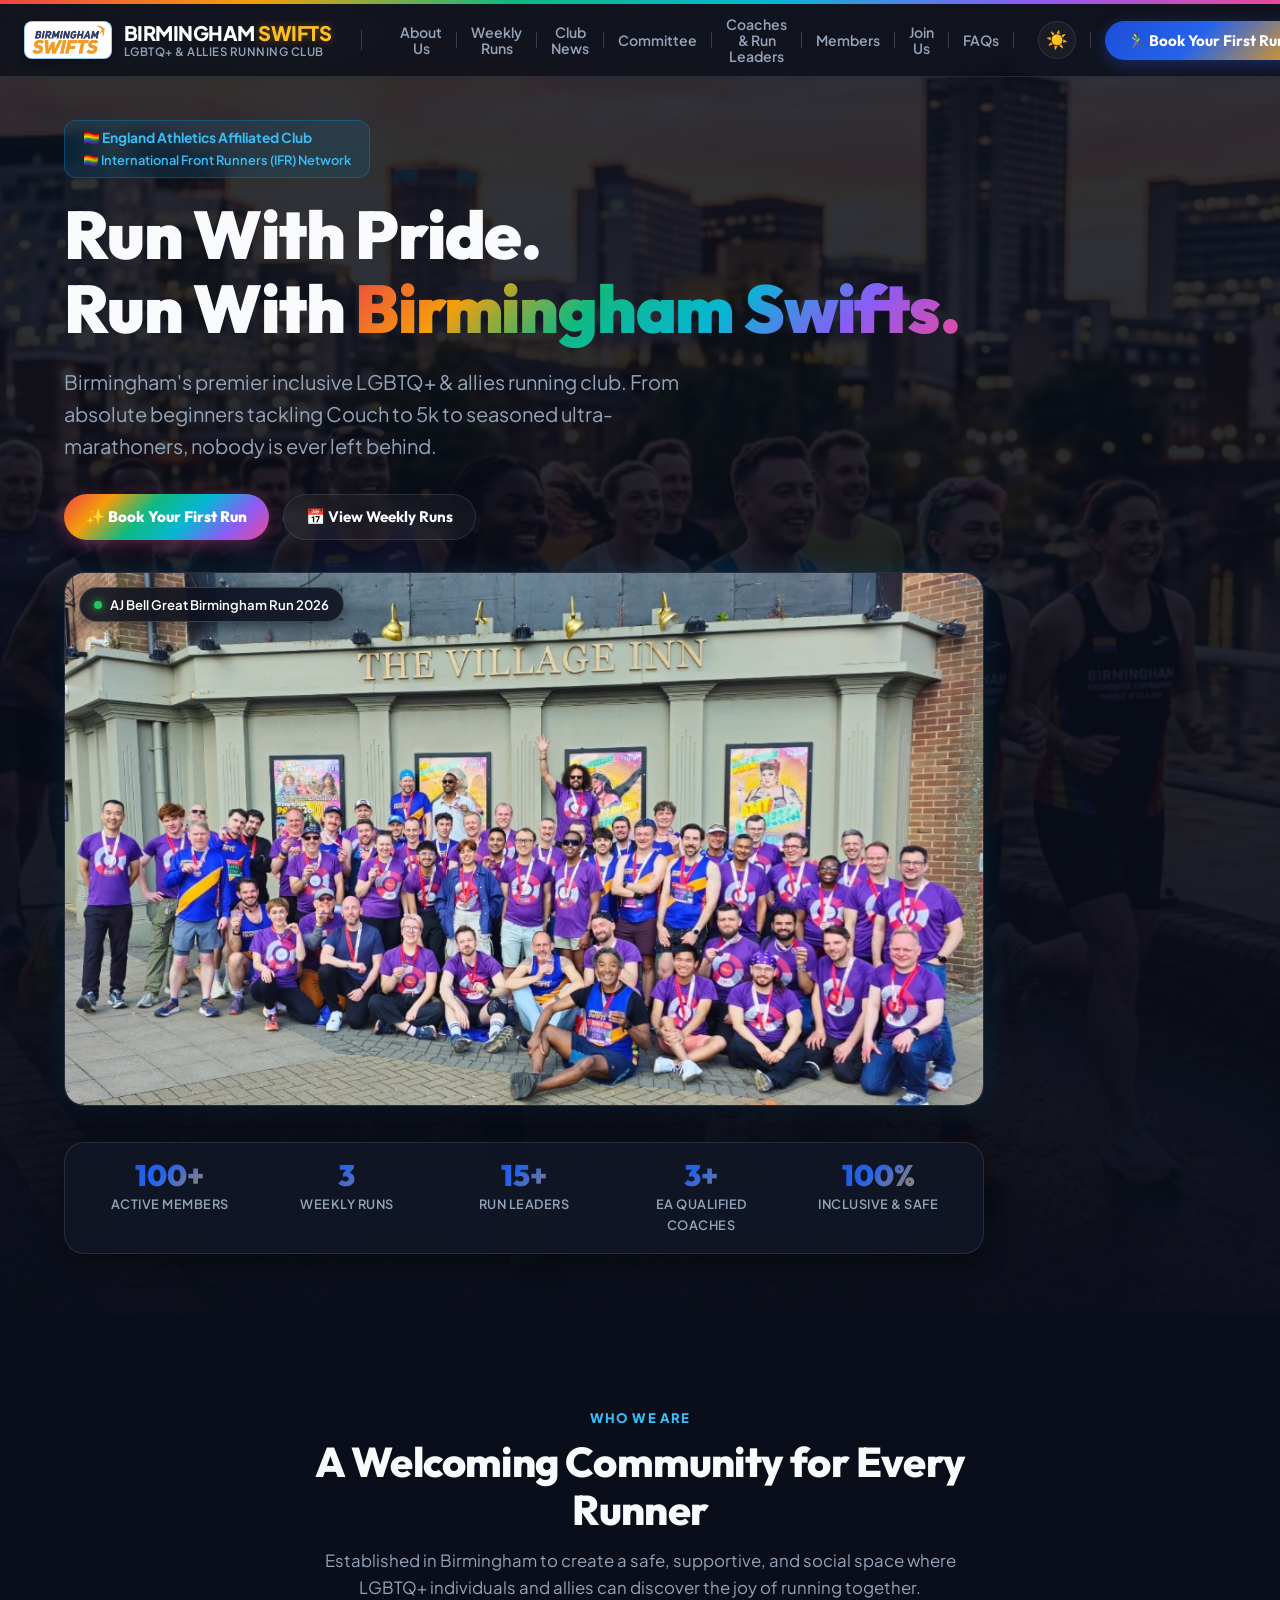
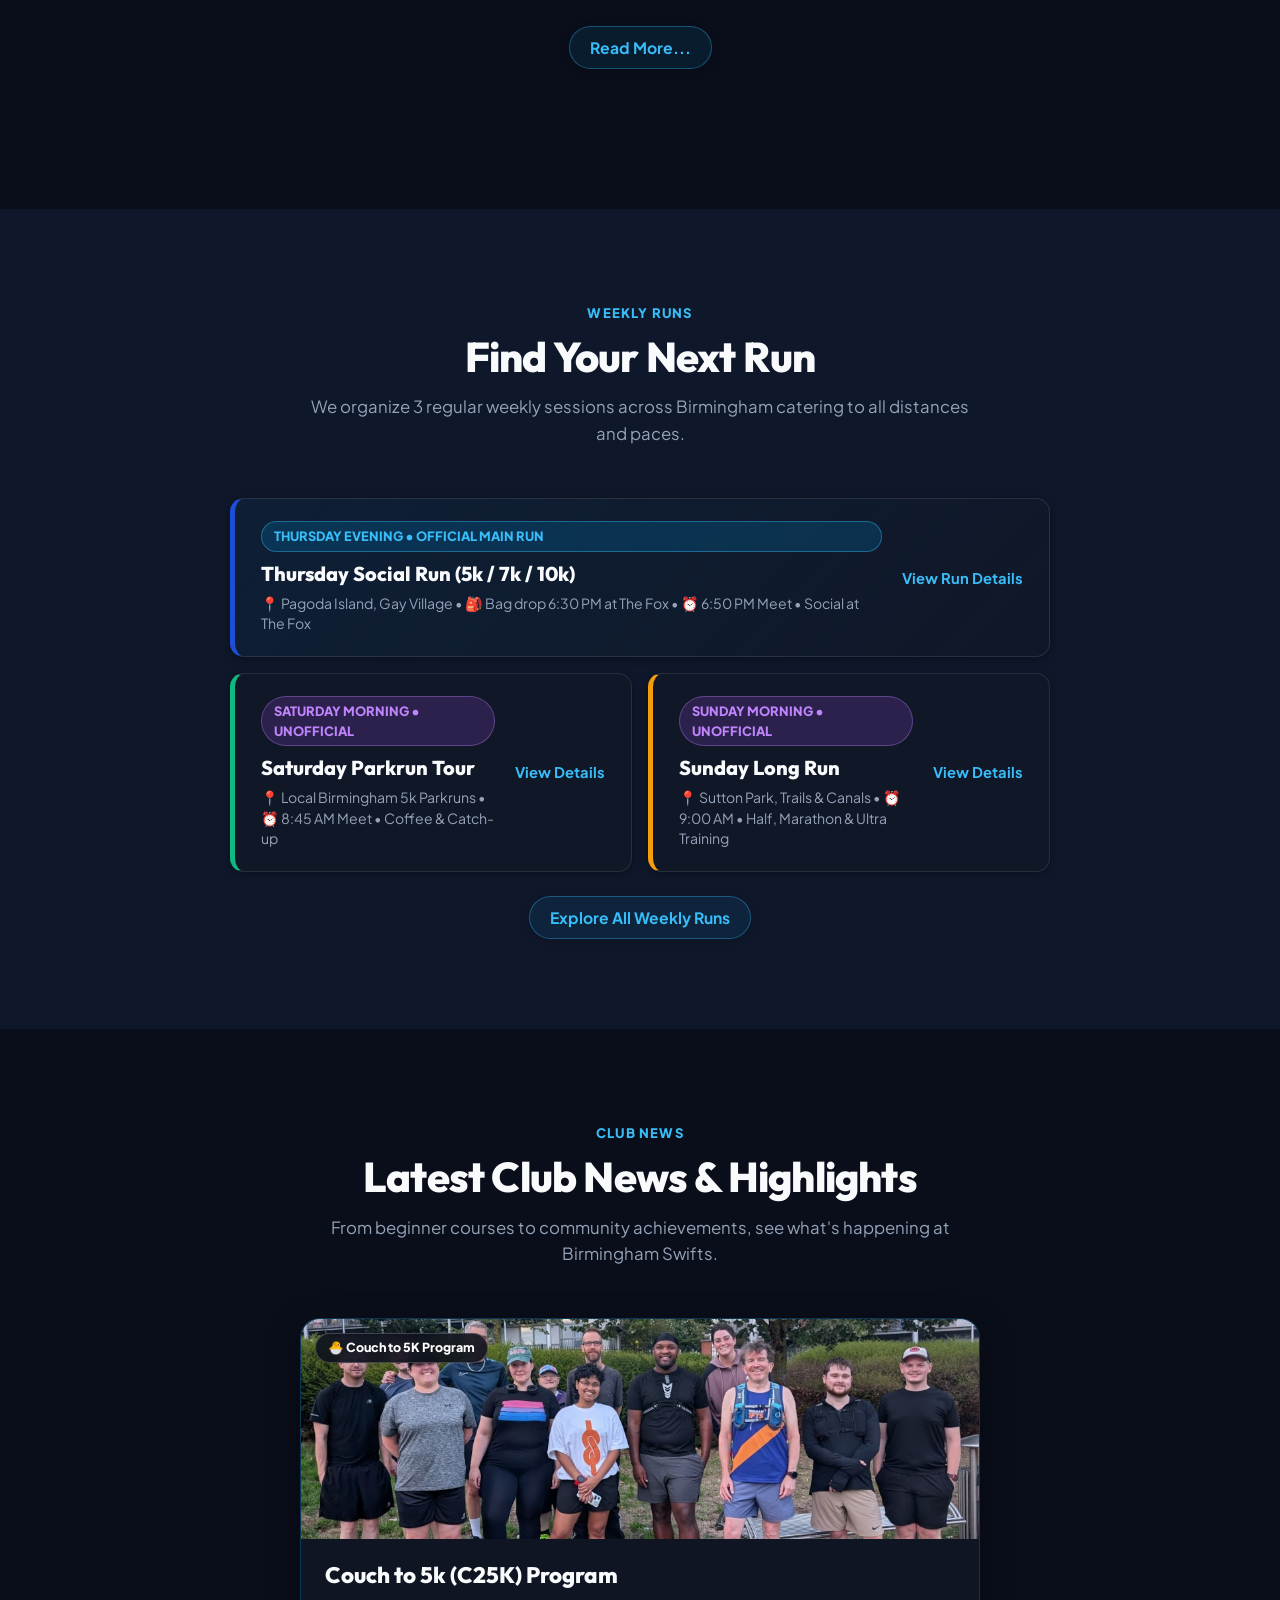
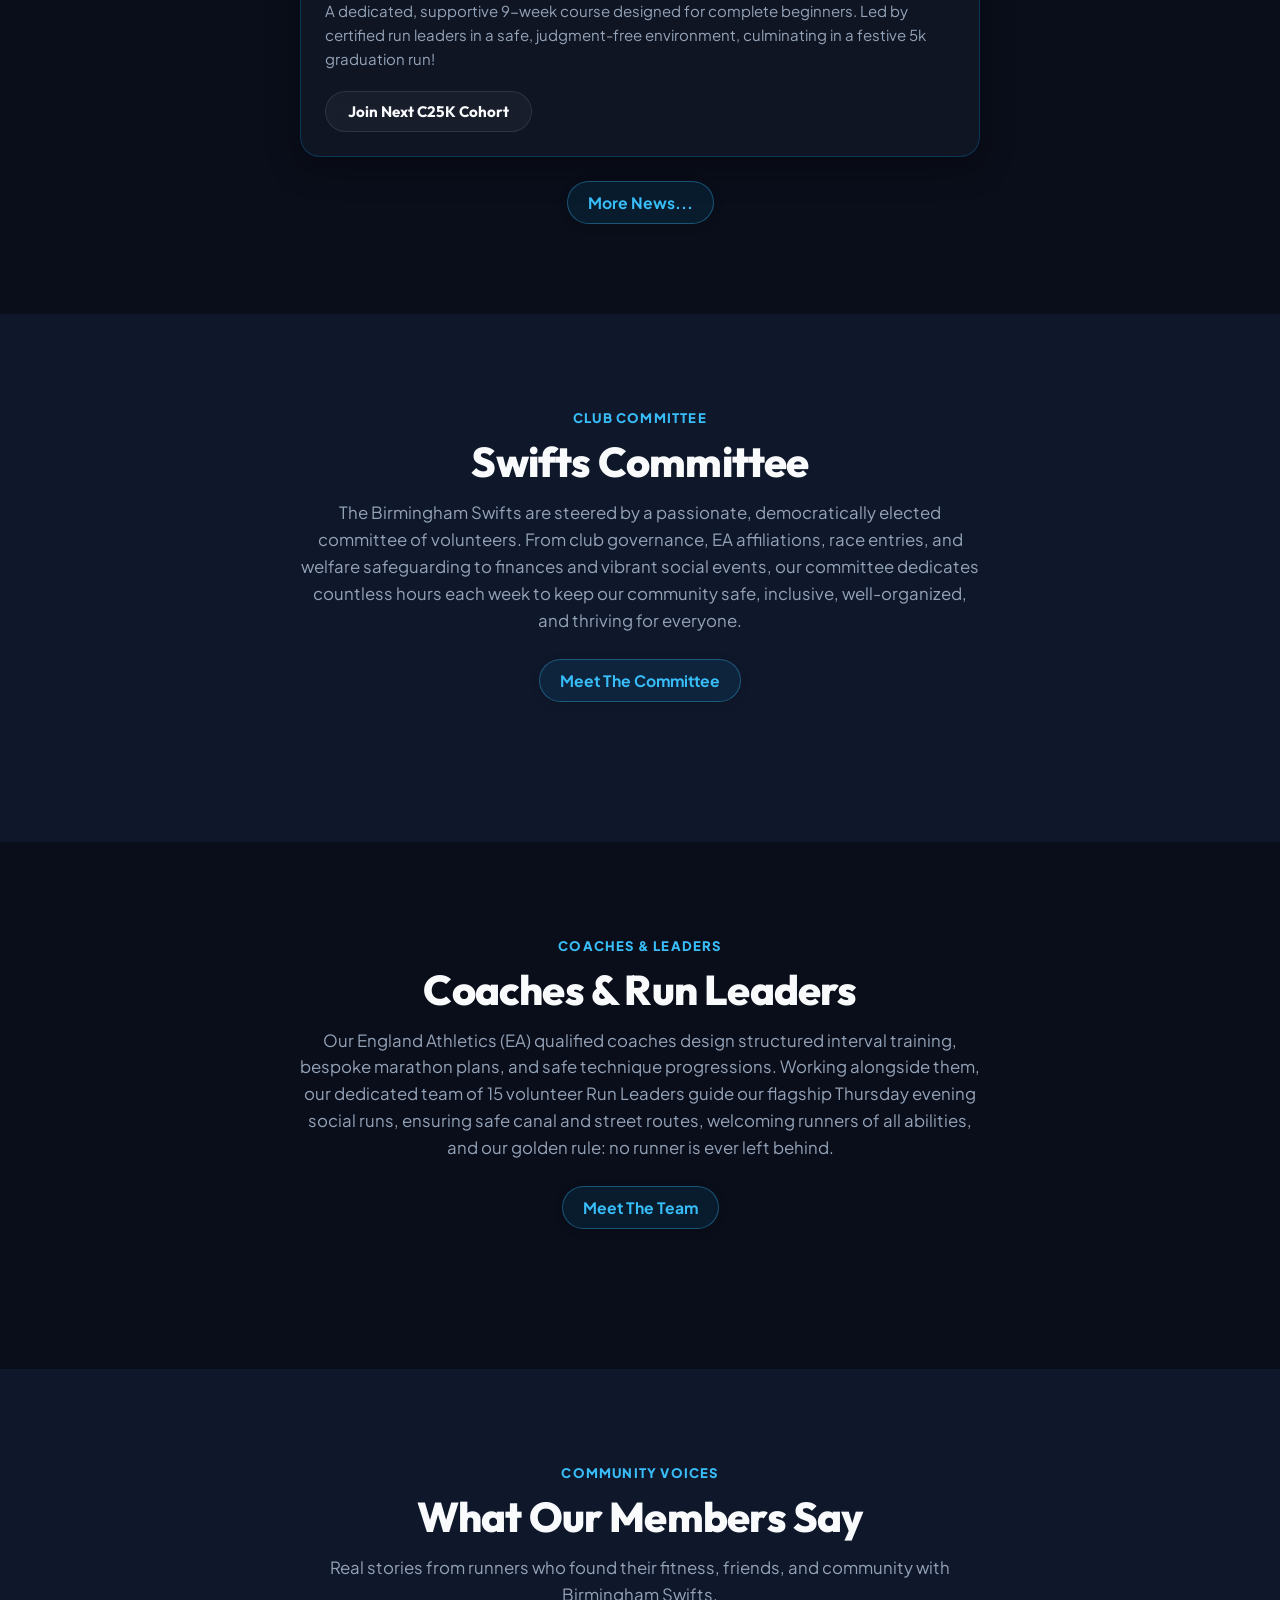
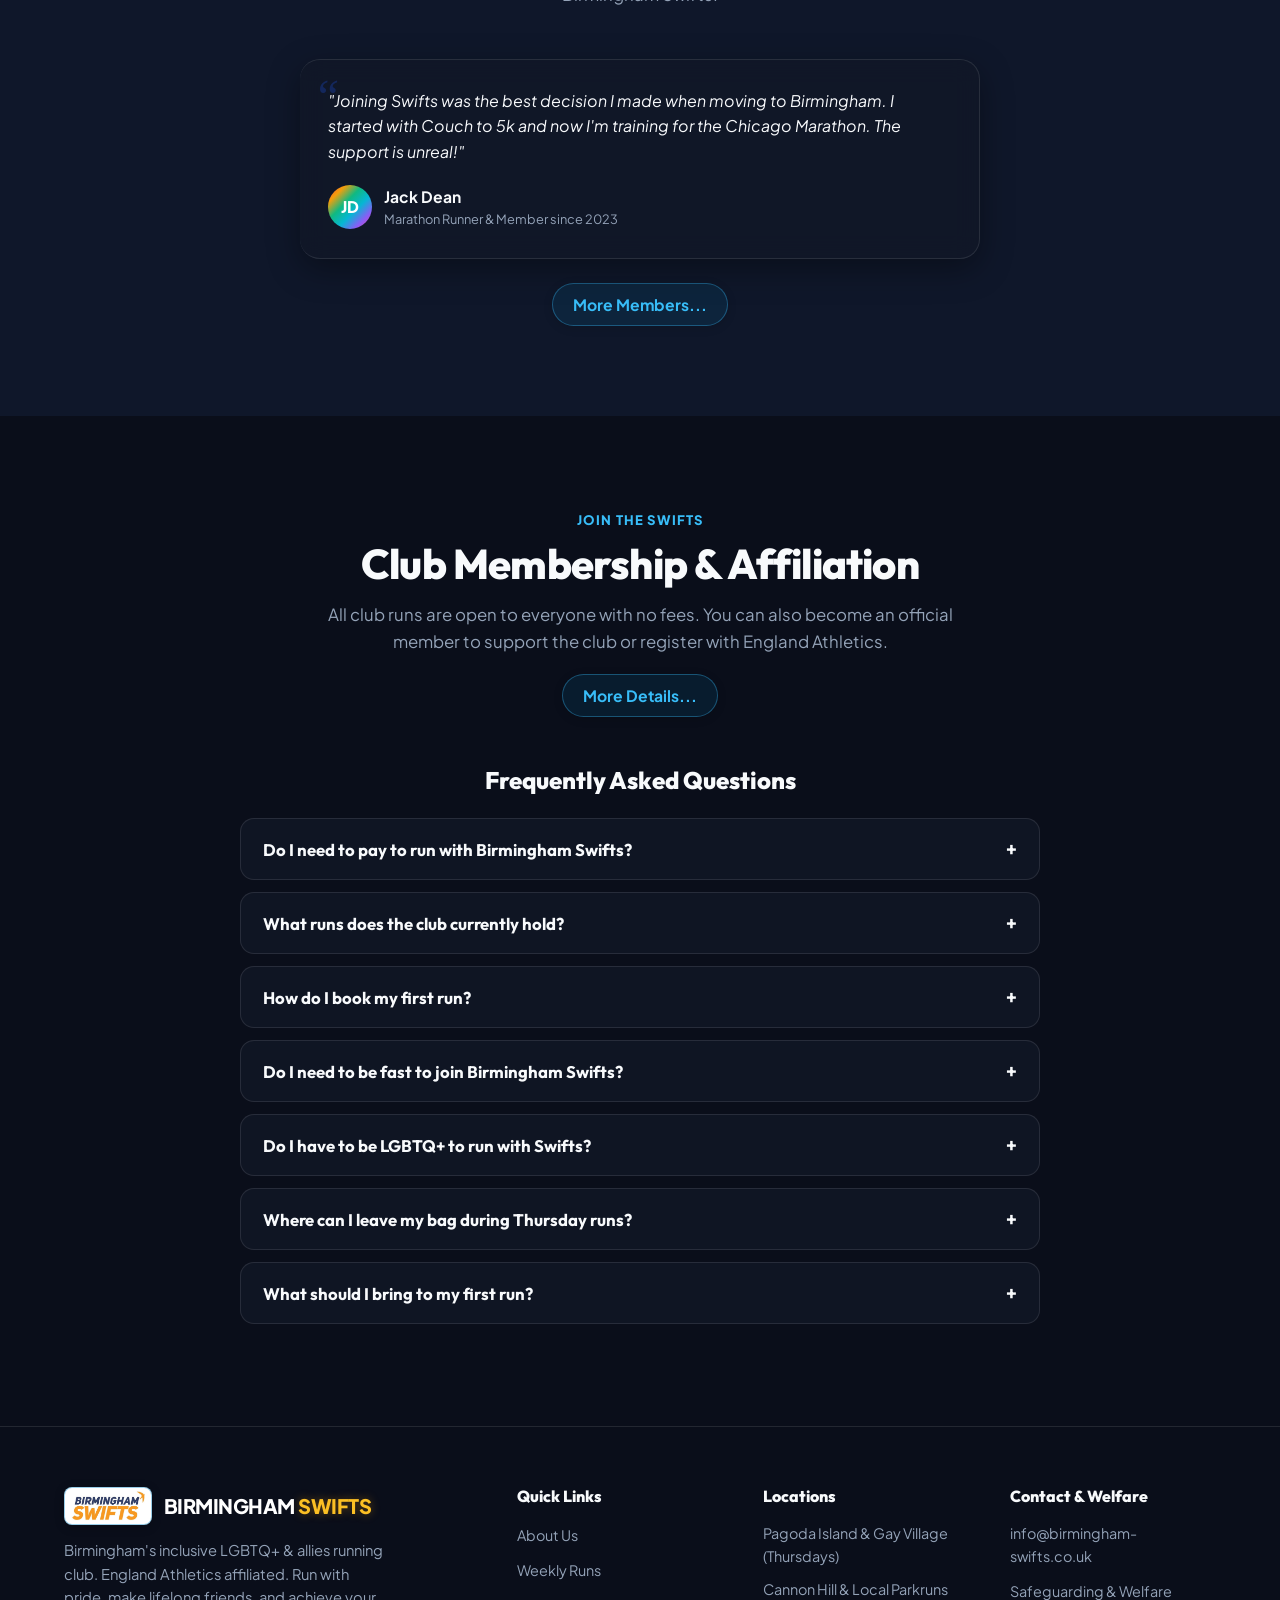
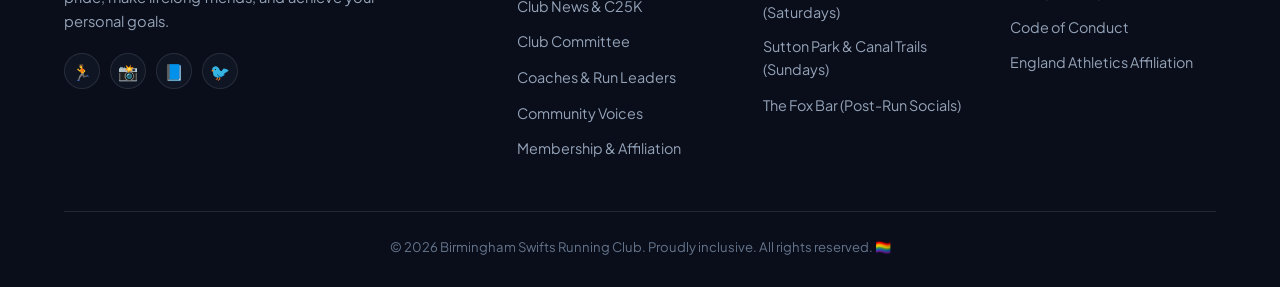
==== commit 4f7016ab: "feat(first-run): rename 'Book a Taster Run' to 'Book Your First Run', streamline modal session to Th" ====
--- a/index.html
+++ b/index.html
@@ -55,7 +55,7 @@
         <li><a href="join.html" class="nav-link">Join Us</a></li>
         <li><a href="#faqs" class="nav-link">FAQs</a></li>
         <li class="mobile-only-action">
-          <button class="btn btn-primary open-taster-btn mobile-menu-cta">🏃‍♂️ Book a Taster Run</button>
+          <button class="btn btn-primary open-taster-btn mobile-menu-cta">🏃‍♂️ Book Your First Run</button>
         </li>
       </ul>
 
@@ -65,7 +65,7 @@
         </button>
         <span class="nav-action-divider" aria-hidden="true"></span>
         <button class="btn btn-primary" id="open-taster-modal-btn">
-          🏃‍♂️ Book a Taster Run
+          🏃‍♂️ Book Your First Run
         </button>
         <button class="mobile-menu-btn" id="mobile-toggle-btn" aria-label="Open mobile menu">
           ☰
@@ -101,7 +101,7 @@
 
         <div class="hero-cta-group">
           <button class="btn btn-rainbow" id="hero-join-run-btn">
-            ✨ Book a Taster Run
+            ✨ Book Your First Run
           </button>
           <a href="runs.html" class="btn btn-secondary" id="hero-view-schedule-btn">
             📅 View Weekly Runs
@@ -374,11 +374,11 @@
 
           <div class="faq-item">
             <button class="faq-question">
-              <span>What is a Taster Run and how do I join?</span>
-              <span class="faq-icon">+</span>
-            </button>
-            <div class="faq-answer">
-              <p>A taster run is simply coming along to any of our Thursday social runs or weekend meetups to try it out! Click "Book a Taster Run" so we know to look out for you and introduce you to our friendly run leaders.</p>
+              <span>How do I book my first run?</span>
+              <span class="faq-icon">+</span>
+            </button>
+            <div class="faq-answer">
+              <p>A first run is simply coming along to our Thursday social run to try it out! Click "Book Your First Run" so we know to look out for you and introduce you to our friendly run leaders.</p>
             </div>
           </div>
 
@@ -427,12 +427,12 @@
   </section>
 
   <!-- ==========================================================================
-       MODAL DIALOG: BOOK TASTER RUN
+       MODAL DIALOG: BOOK FIRST RUN
        ========================================================================== -->
   <div class="modal-overlay" id="taster-modal">
     <div class="modal-card">
       <button class="modal-close-btn" id="modal-close-btn" aria-label="Close modal">&times;</button>
-      <h3 style="font-size: 1.4rem; margin-bottom: 6px;">🏃‍♂️ Book a Taster Run</h3>
+      <h3 style="font-size: 1.4rem; margin-bottom: 6px;">🏃‍♂️ Book Your First Run</h3>
       <p style="color: var(--text-secondary); font-size: 0.9rem; margin-bottom: 20px;">
         Join us for a friendly, no-pressure run with Birmingham Swifts. We'll introduce you to your group leader!
       </p>
@@ -451,9 +451,7 @@
         <div class="form-group">
           <label class="form-label" for="taster-session">Select Session</label>
           <select id="taster-session" class="form-select">
-            <option value="thursday">Thursday Social Run (Main Club Run, Gay Village, 6:50 PM)</option>
-            <option value="saturday">Saturday Parkrun Meetup (Local 5k, 8:45 AM)</option>
-            <option value="sunday">Sunday Long Run (Half / Marathon / Ultra Training, 9:00 AM)</option>
+            <option value="thursday">Thursday Social Run (The Fox, Gay Village, 6:30 PM)</option>
           </select>
         </div>
 
@@ -468,7 +466,7 @@
         </div>
 
         <button type="submit" class="btn btn-rainbow" style="width: 100%; margin-top: 8px;">
-          Confirm Taster Booking ✨
+          Confirm Booking ✨
         </button>
       </form>
     </div>
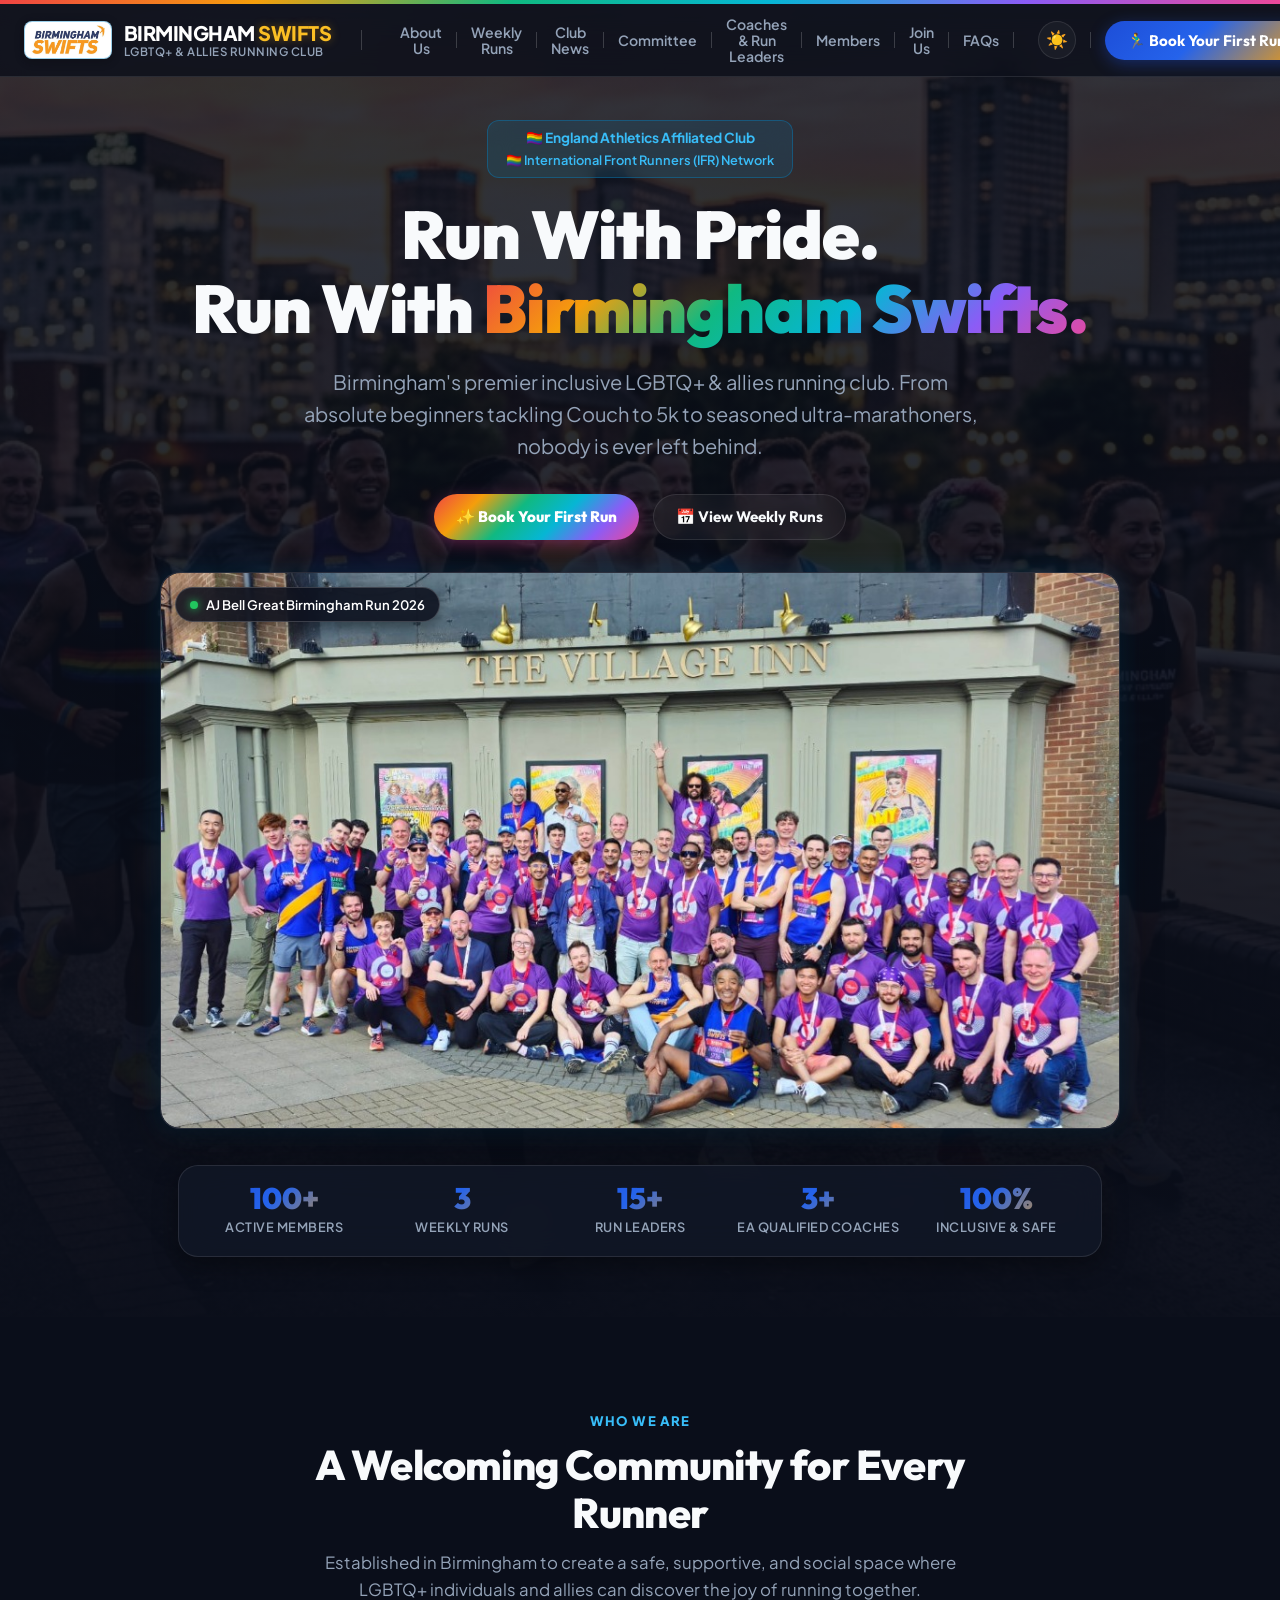
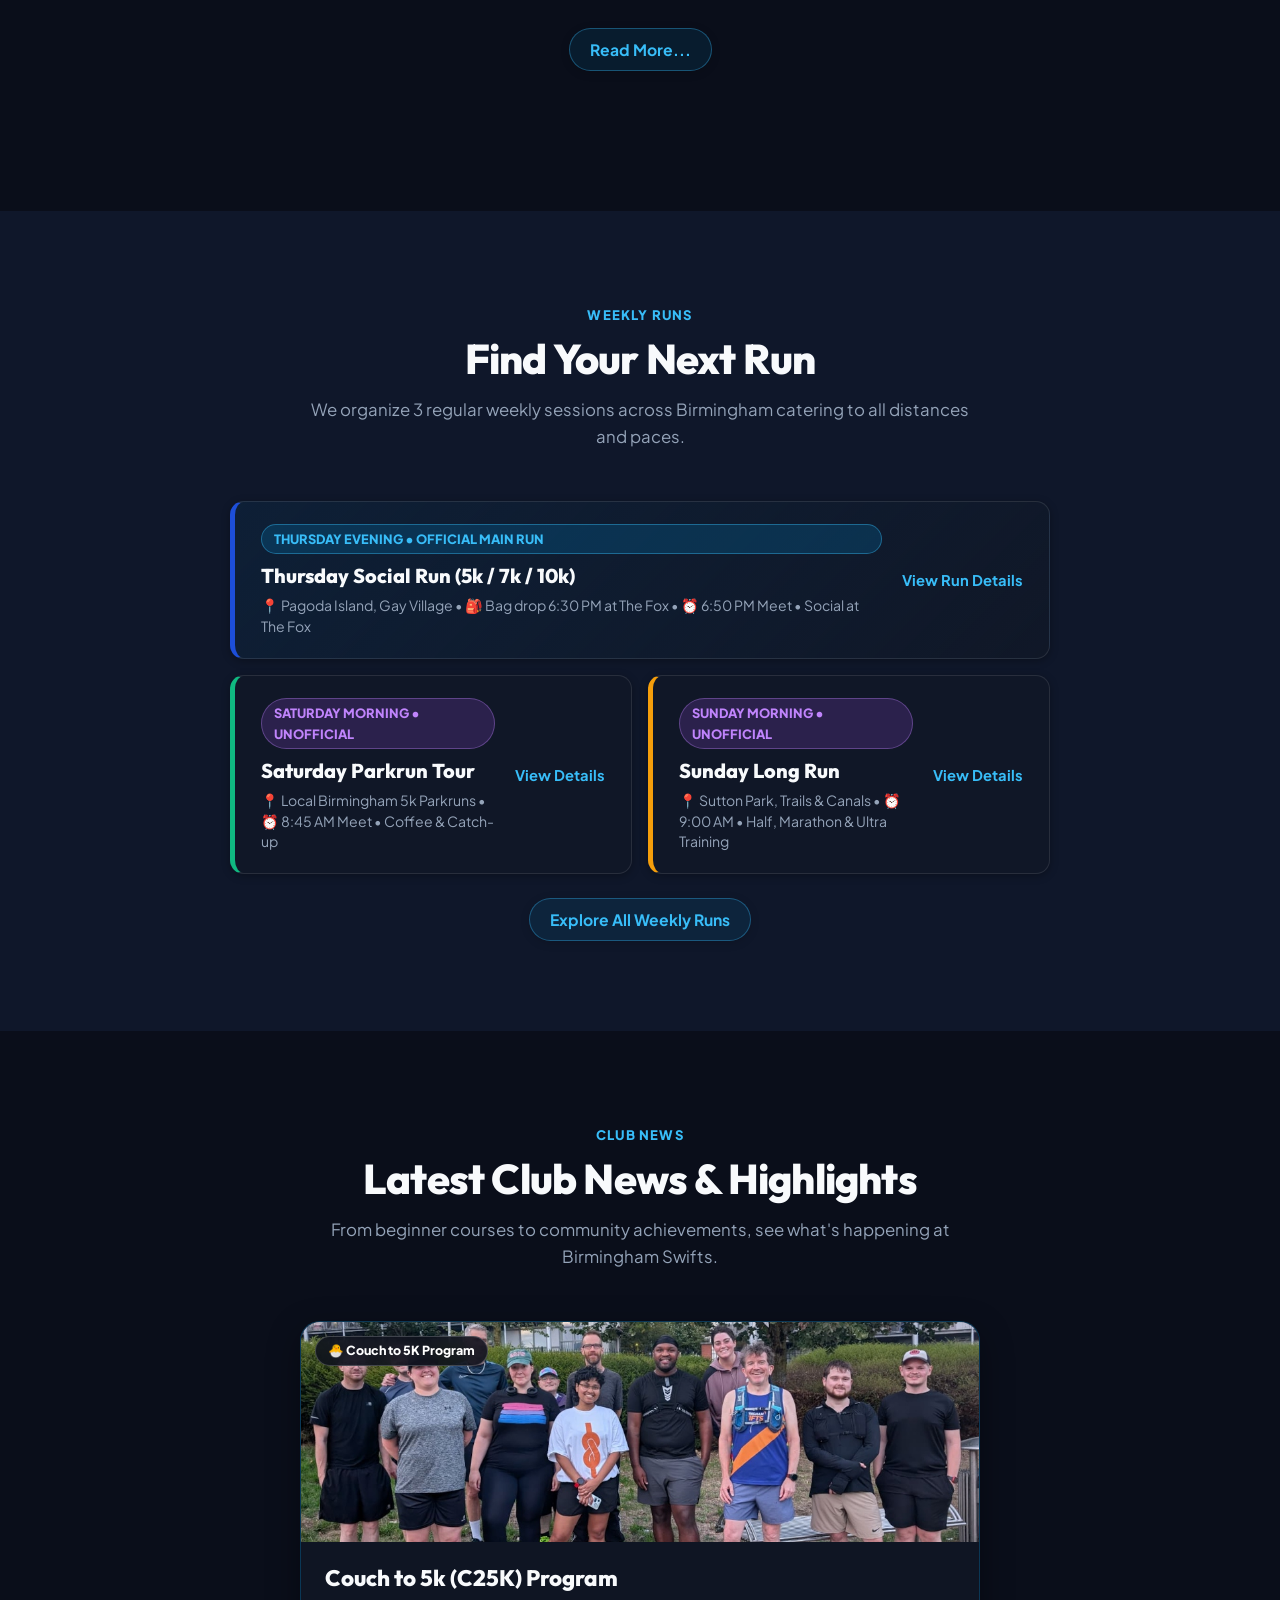
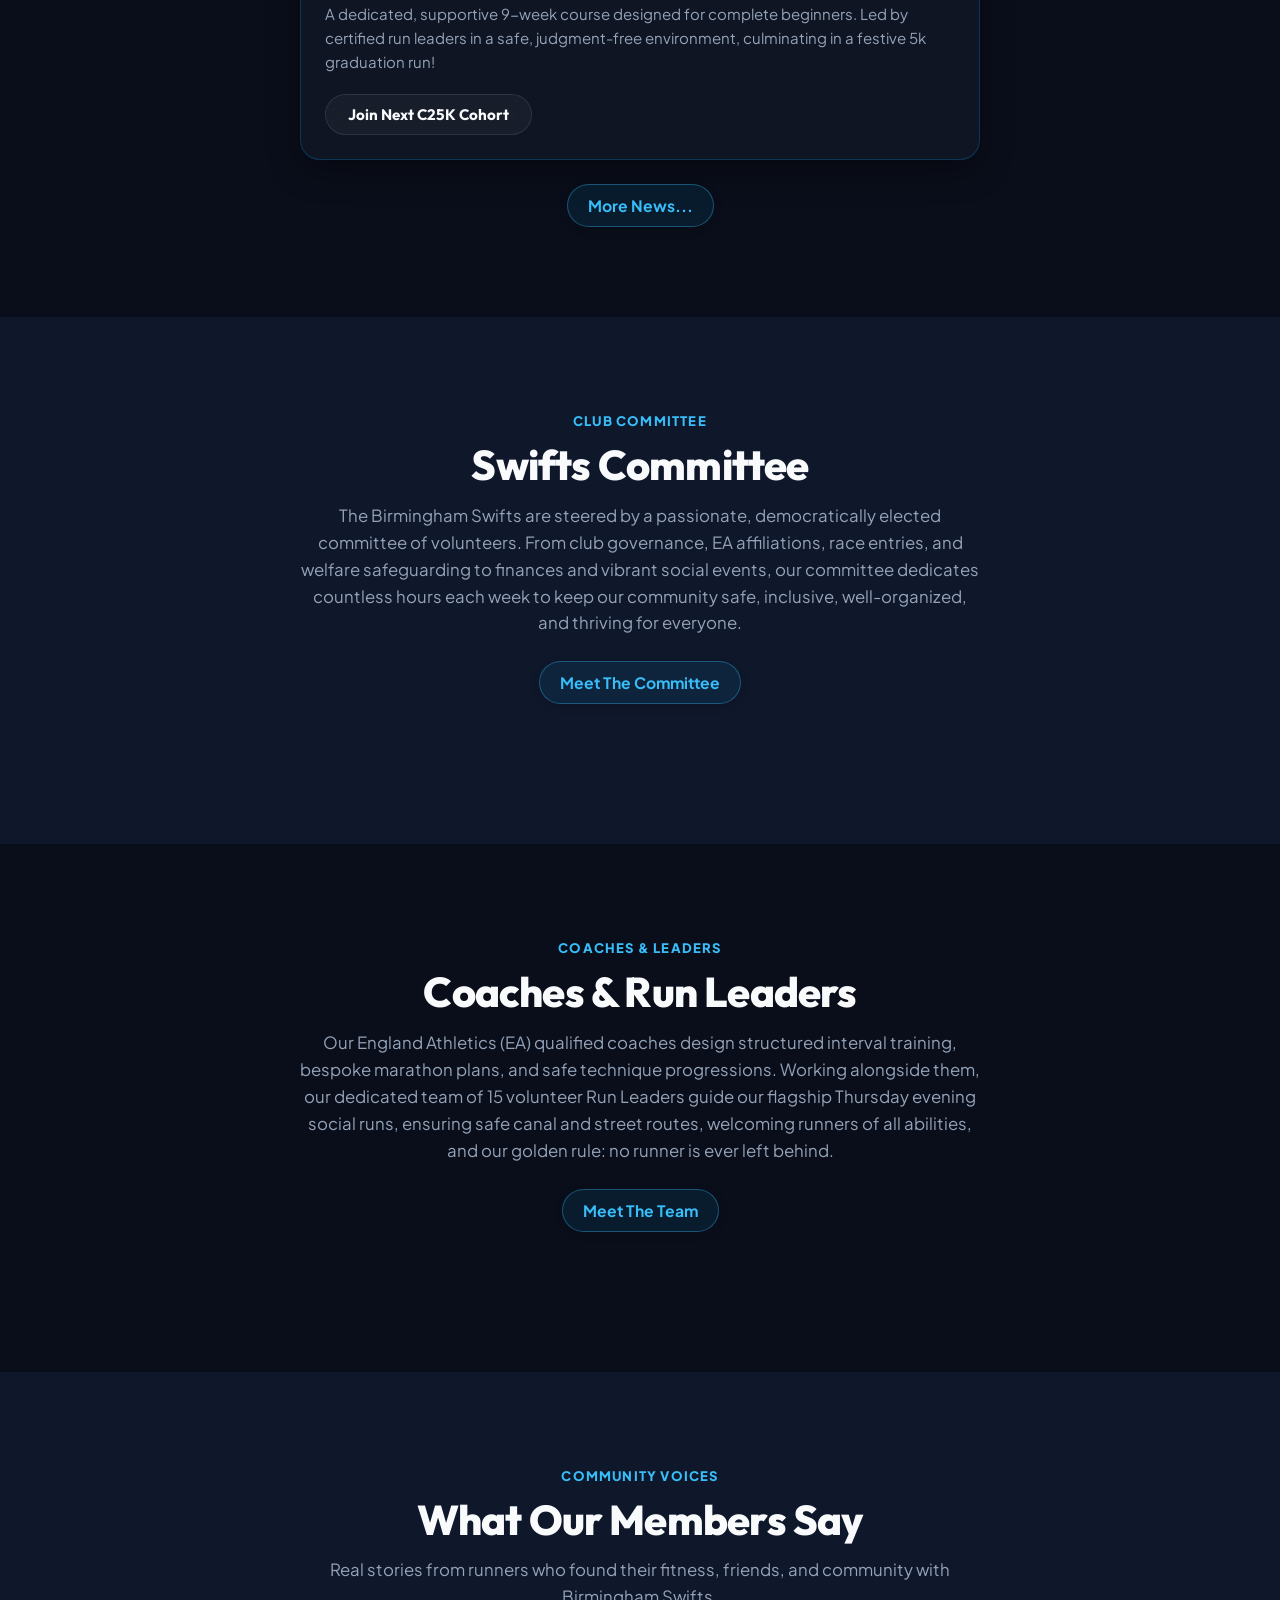
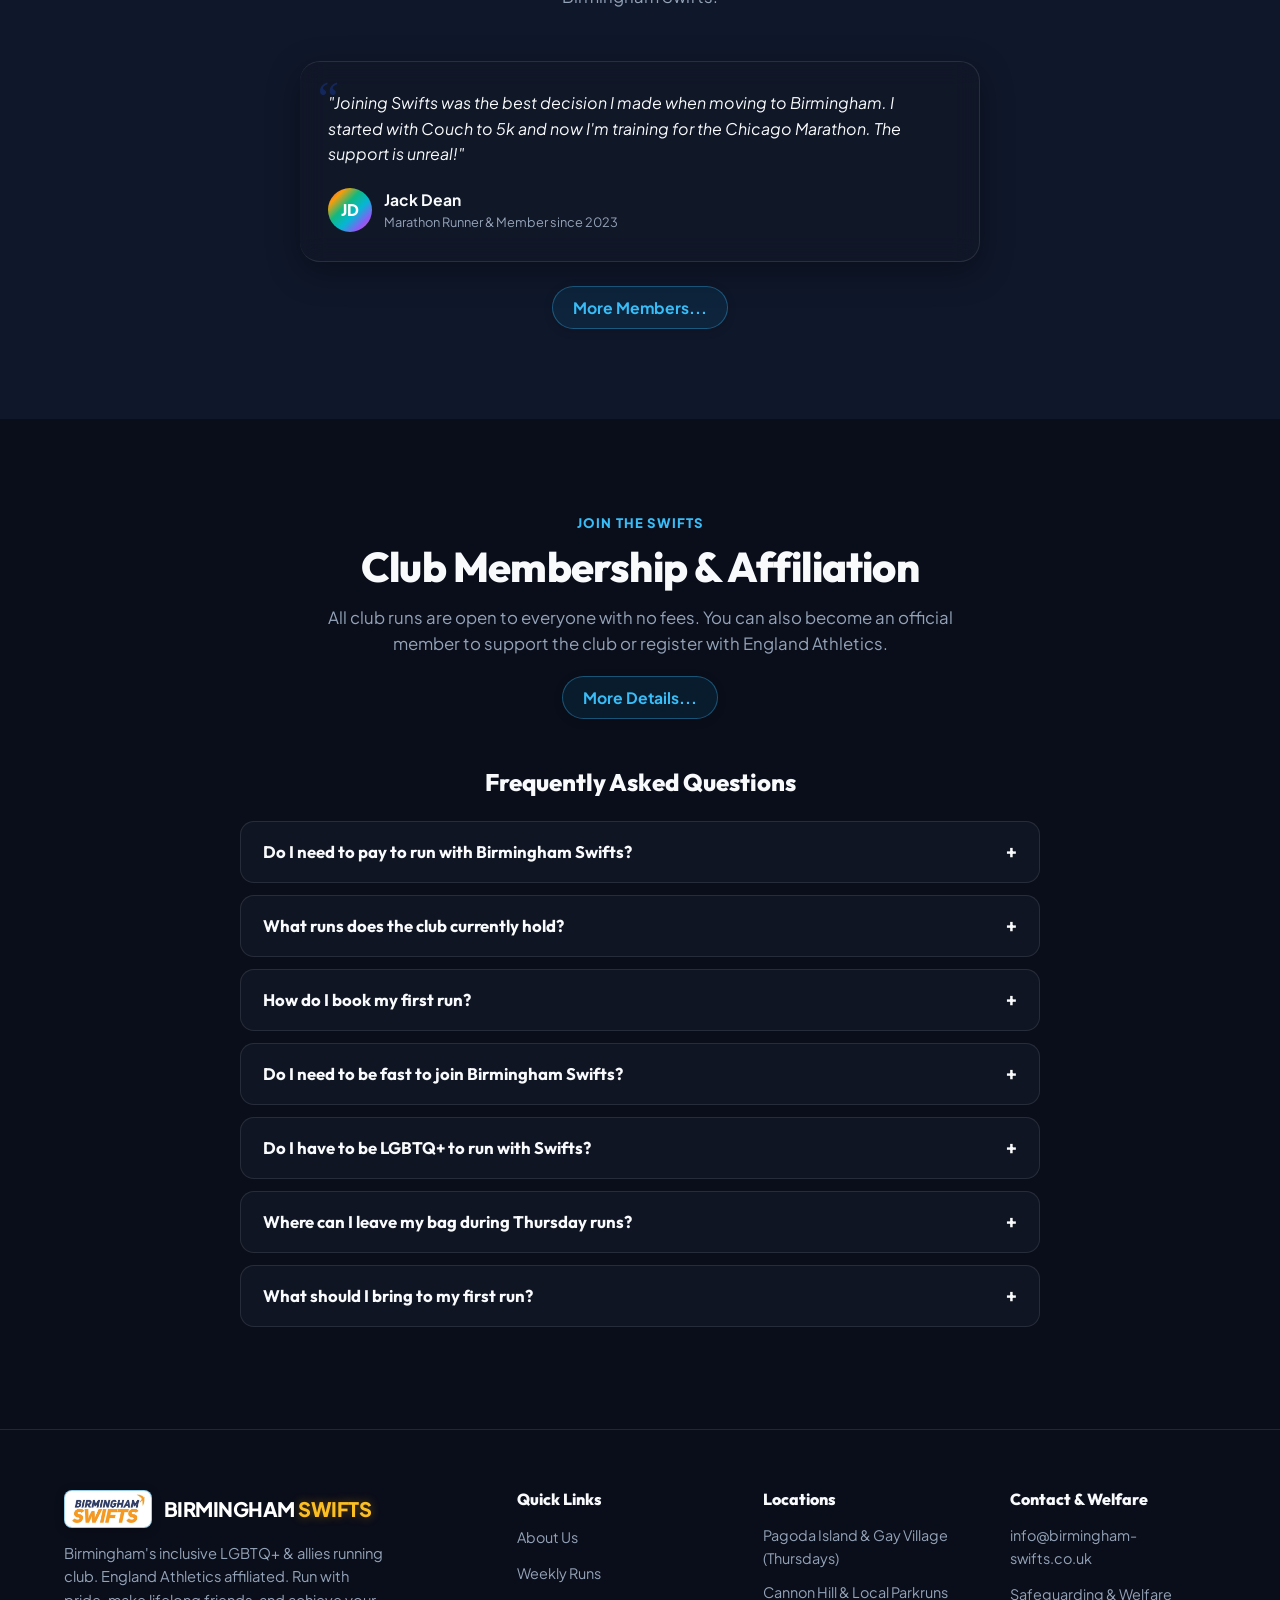
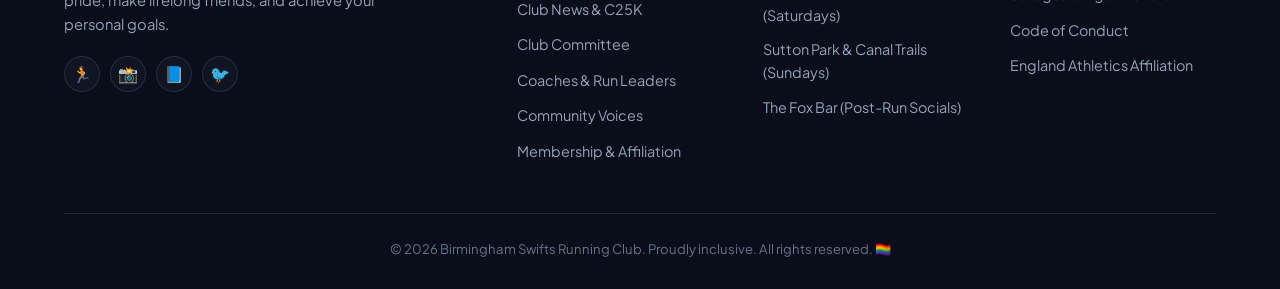
==== commit 92de7e8c: "fix(hero): center hero section on desktop, add hero-container flex centering, and bump stylesheet ca" ====
--- a/index.html
+++ b/index.html
@@ -17,7 +17,7 @@
   <link rel="icon" type="image/jpeg" href="assets/swifts_logo.jpg">
 
   <!-- Main Stylesheet -->
-  <link rel="stylesheet" href="styles.css?v=3.4">
+  <link rel="stylesheet" href="styles.css?v=3.5">
 </head>
 <body>
 
@@ -83,23 +83,23 @@
       <div class="hero-overlay"></div>
     </div>
 
-    <div class="container">
-      <div class="hero-content">
-        <div class="hero-badge-pill" id="hero-badge-pill">
-          <span class="hero-badge-line">🏳️‍🌈 England Athletics Affiliated Club</span>
-          <span class="hero-badge-line hero-badge-ifr">🏳️‍🌈 International Front Runners (IFR) Network</span>
-        </div>
-
-        <h1 class="hero-title" id="hero-title">
+    <div class="container hero-container">
+      <div class="hero-content" style="margin: 0 auto; text-align: center; display: flex; flex-direction: column; align-items: center;">
+        <div class="hero-badge-pill" id="hero-badge-pill" style="margin: 0 auto 20px; align-items: center; text-align: center;">
+          <span class="hero-badge-line" style="justify-content: center;">🏳️‍🌈 England Athletics Affiliated Club</span>
+          <span class="hero-badge-line hero-badge-ifr" style="justify-content: center;">🏳️‍🌈 International Front Runners (IFR) Network</span>
+        </div>
+
+        <h1 class="hero-title" id="hero-title" style="text-align: center;">
           Run With Pride.<br>
           Run With <span class="hero-title-highlight">Birmingham Swifts.</span>
         </h1>
 
-        <p class="hero-description" id="hero-description">
+        <p class="hero-description" id="hero-description" style="margin: 0 auto 32px; text-align: center;">
           Birmingham's premier inclusive LGBTQ+ & allies running club. From absolute beginners tackling Couch to 5k to seasoned ultra-marathoners, nobody is ever left behind.
         </p>
 
-        <div class="hero-cta-group">
+        <div class="hero-cta-group" style="justify-content: center; margin: 0 auto 32px;">
           <button class="btn btn-rainbow" id="hero-join-run-btn">
             ✨ Book Your First Run
           </button>
--- a/styles.css
+++ b/styles.css
@@ -478,9 +478,18 @@
   min-height: 92vh;
   display: flex;
   align-items: center;
+  justify-content: center;
   padding: 120px 0 60px;
   overflow: hidden;
   background: var(--bg-primary);
+}
+
+.hero-container {
+  display: flex;
+  flex-direction: column;
+  align-items: center;
+  justify-content: center;
+  width: 100%;
 }
 
 .hero-bg-container {
@@ -516,13 +525,20 @@
 .hero-content {
   position: relative;
   z-index: 2;
-  max-width: 920px;
+  width: 100%;
+  max-width: 960px;
+  margin: 0 auto;
+  text-align: center;
+  display: flex;
+  flex-direction: column;
+  align-items: center;
 }
 
 .hero-badge-pill {
   display: inline-flex;
   flex-direction: column;
-  align-items: flex-start;
+  align-items: center;
+  text-align: center;
   gap: 4px;
   background: rgba(2, 132, 199, 0.15);
   border: 1px solid rgba(2, 132, 199, 0.4);
@@ -532,7 +548,7 @@
   font-size: 0.86rem;
   font-weight: 700;
   color: #38bdf8;
-  margin-bottom: 20px;
+  margin: 0 auto 20px;
   animation: pulseGlow 3s infinite;
   max-width: 100%;
   box-sizing: border-box;
@@ -541,6 +557,7 @@
 .hero-badge-line {
   display: flex;
   align-items: center;
+  justify-content: center;
   gap: 6px;
   line-height: 1.35;
 }
@@ -566,6 +583,7 @@
   letter-spacing: -1.2px;
   margin-bottom: 20px;
   line-height: 1.1;
+  text-align: center;
   overflow-wrap: break-word;
   word-break: normal;
 }
@@ -581,15 +599,17 @@
 .hero-description {
   font-size: clamp(1.05rem, 2vw, 1.25rem);
   color: var(--text-secondary);
-  margin-bottom: 32px;
-  max-width: 650px;
+  margin: 0 auto 32px;
+  max-width: 680px;
+  text-align: center;
 }
 
 .hero-cta-group {
   display: flex;
   flex-wrap: wrap;
+  justify-content: center;
   gap: 14px;
-  margin-bottom: 32px;
+  margin: 0 auto 32px;
 }
 
 .hero-photo-showcase {
@@ -1597,19 +1617,23 @@
 
   .hero-content {
     max-width: 100%;
+    margin: 0 auto;
+    text-align: center;
+    align-items: center;
   }
 
   .hero-badge-pill {
     display: inline-flex;
     flex-direction: column;
-    align-items: flex-start;
+    align-items: center;
+    text-align: center;
     gap: 4px;
     font-size: 0.78rem;
     line-height: 1.35;
     padding: 8px 14px;
     border-radius: 12px;
     max-width: 100%;
-    margin-bottom: 16px;
+    margin: 0 auto 16px;
     box-sizing: border-box;
   }
 
@@ -1618,6 +1642,7 @@
     letter-spacing: -0.6px;
     line-height: 1.15;
     margin-bottom: 16px;
+    text-align: center;
     overflow-wrap: break-word;
     word-break: normal;
   }
@@ -1629,14 +1654,16 @@
   .hero-description {
     font-size: 0.96rem;
     line-height: 1.55;
-    margin-bottom: 24px;
+    margin: 0 auto 24px;
+    text-align: center;
   }
 
   .hero-cta-group {
     flex-direction: column;
     gap: 10px;
     width: 100%;
-    margin-bottom: 32px;
+    max-width: 320px;
+    margin: 0 auto 32px;
   }
 
   .hero-cta-group .btn {
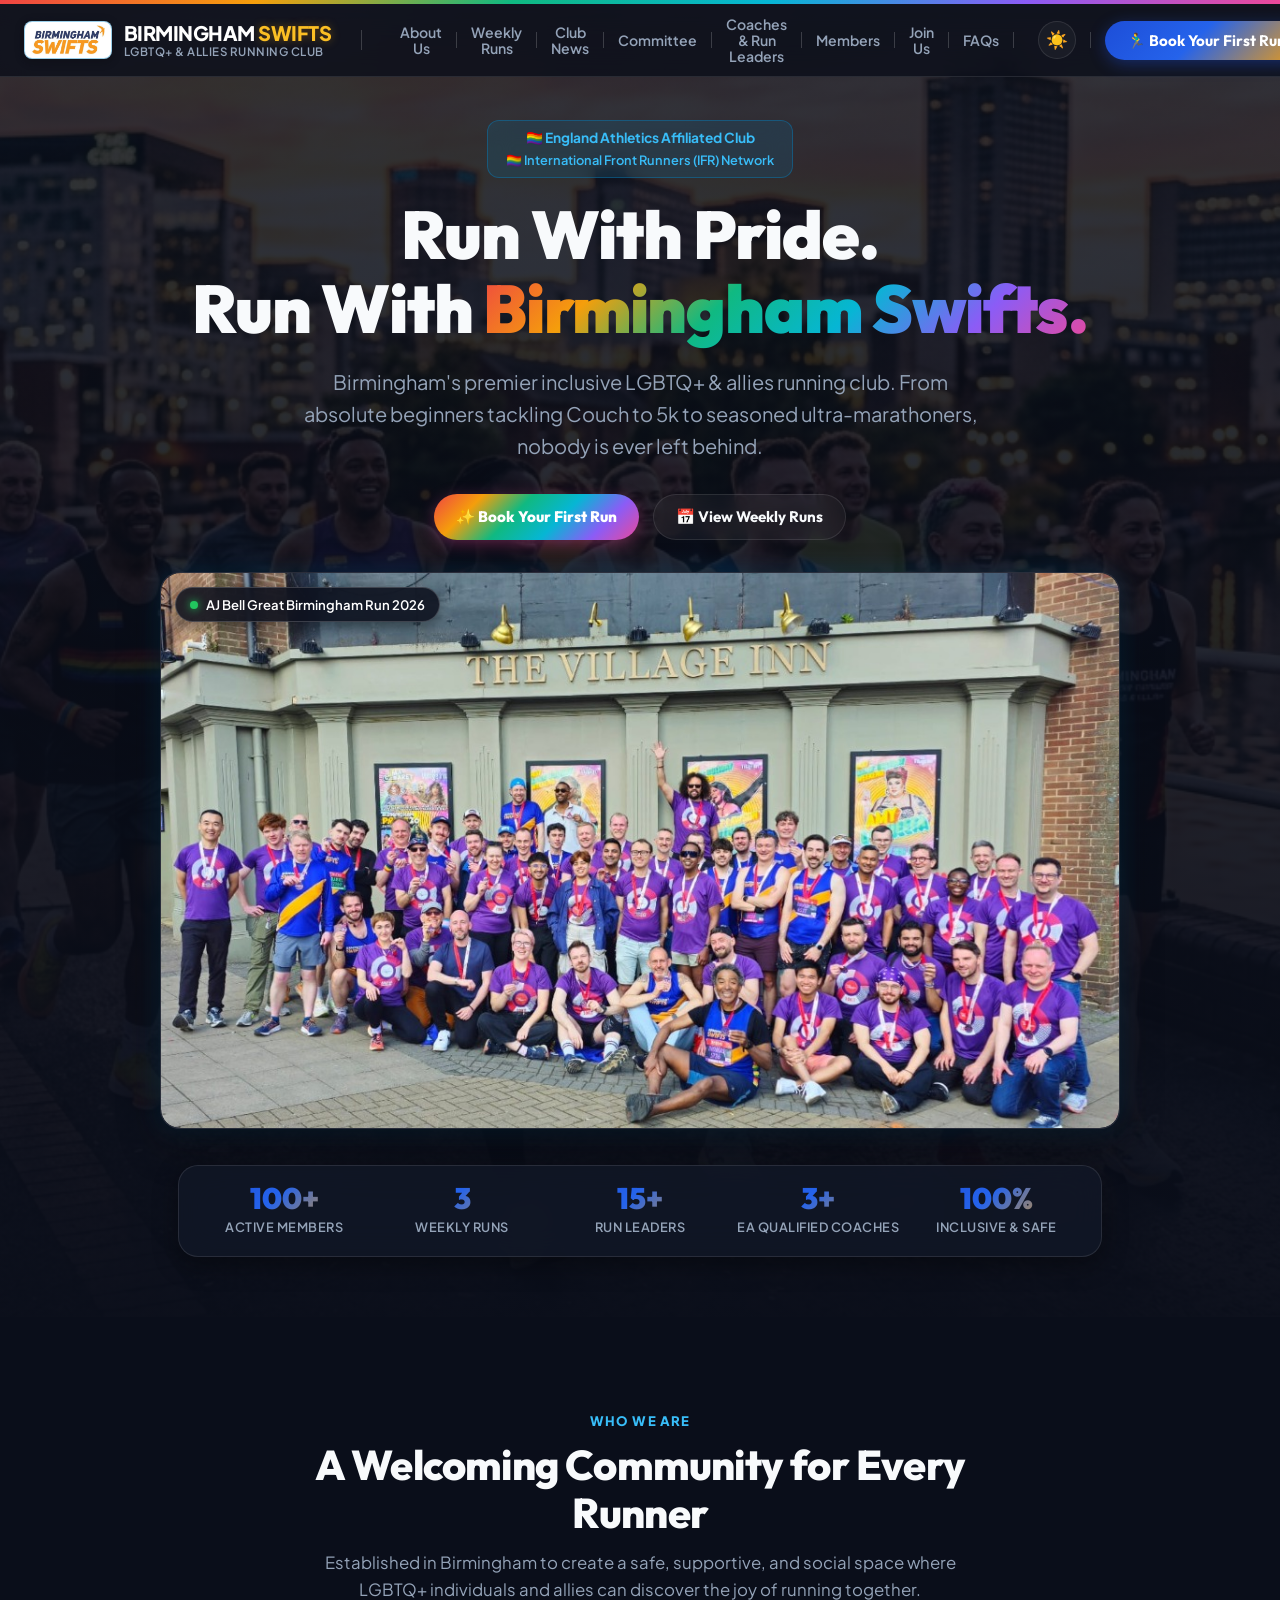
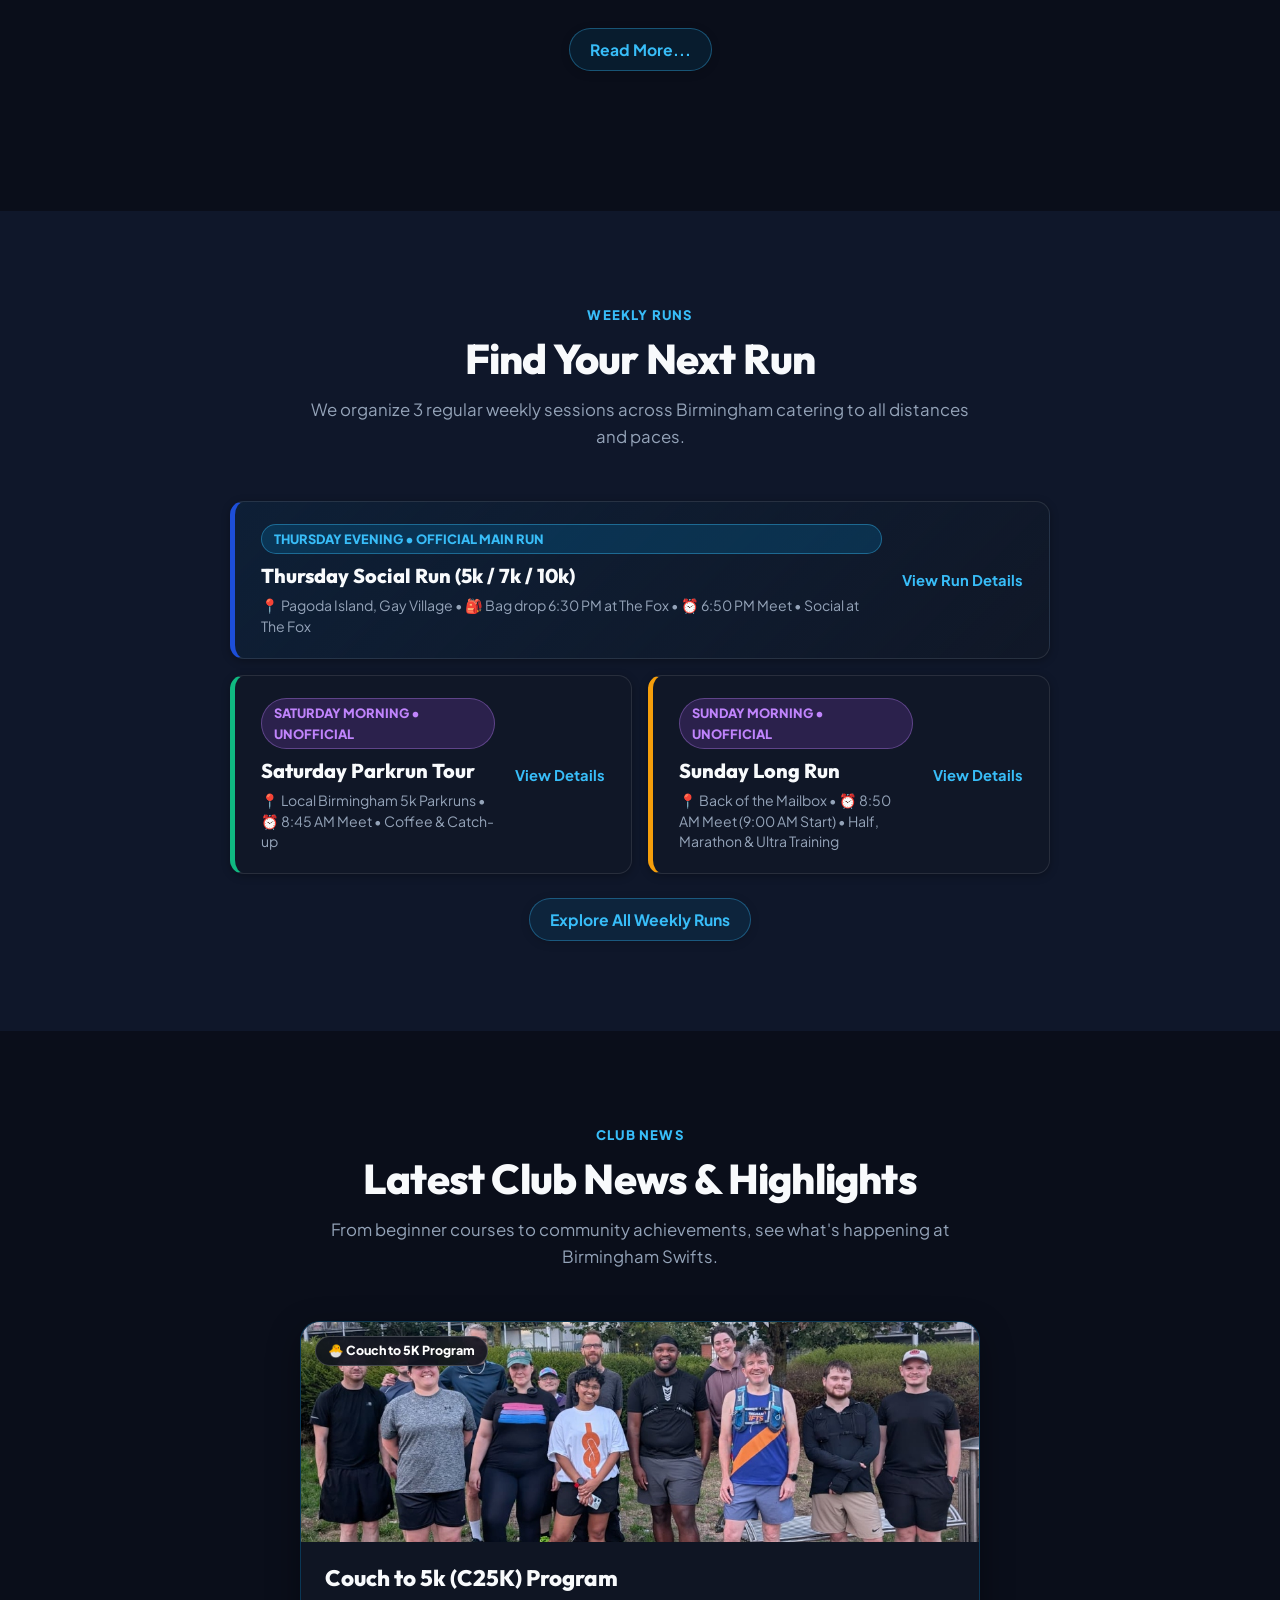
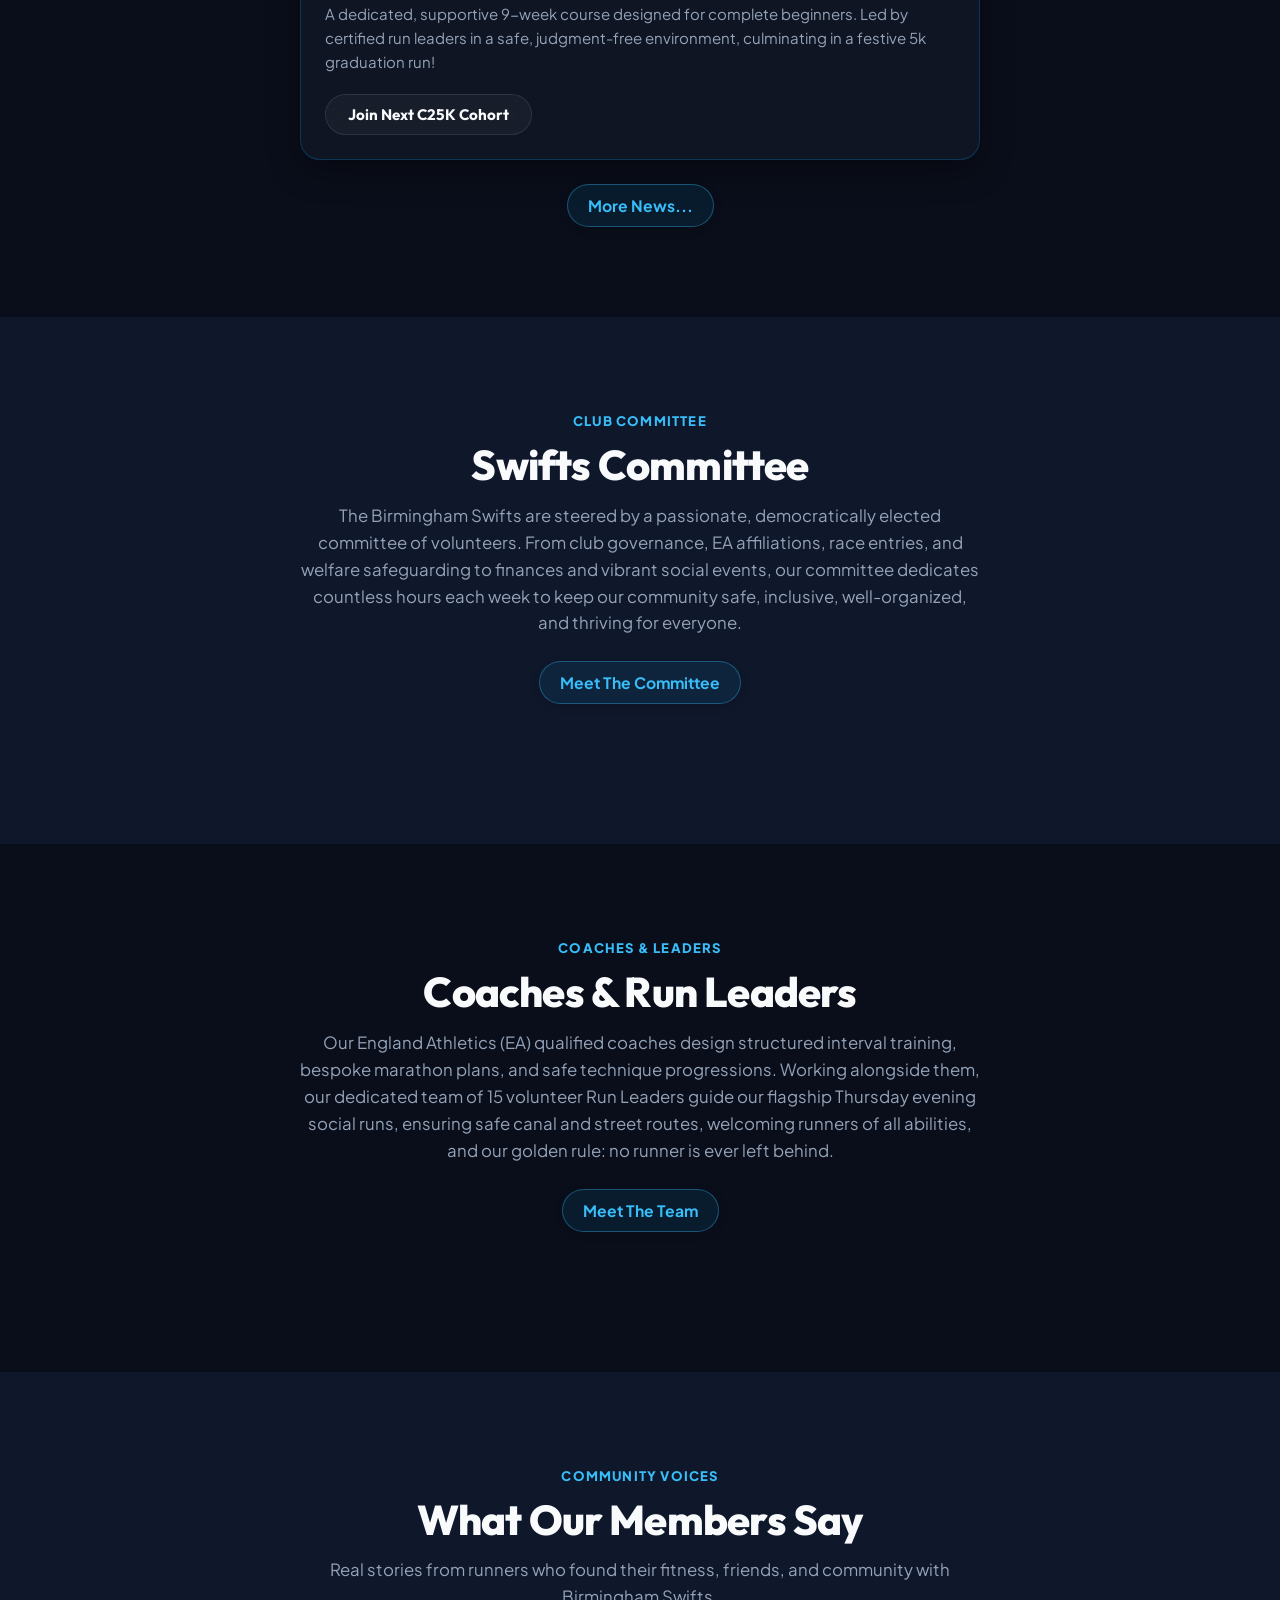
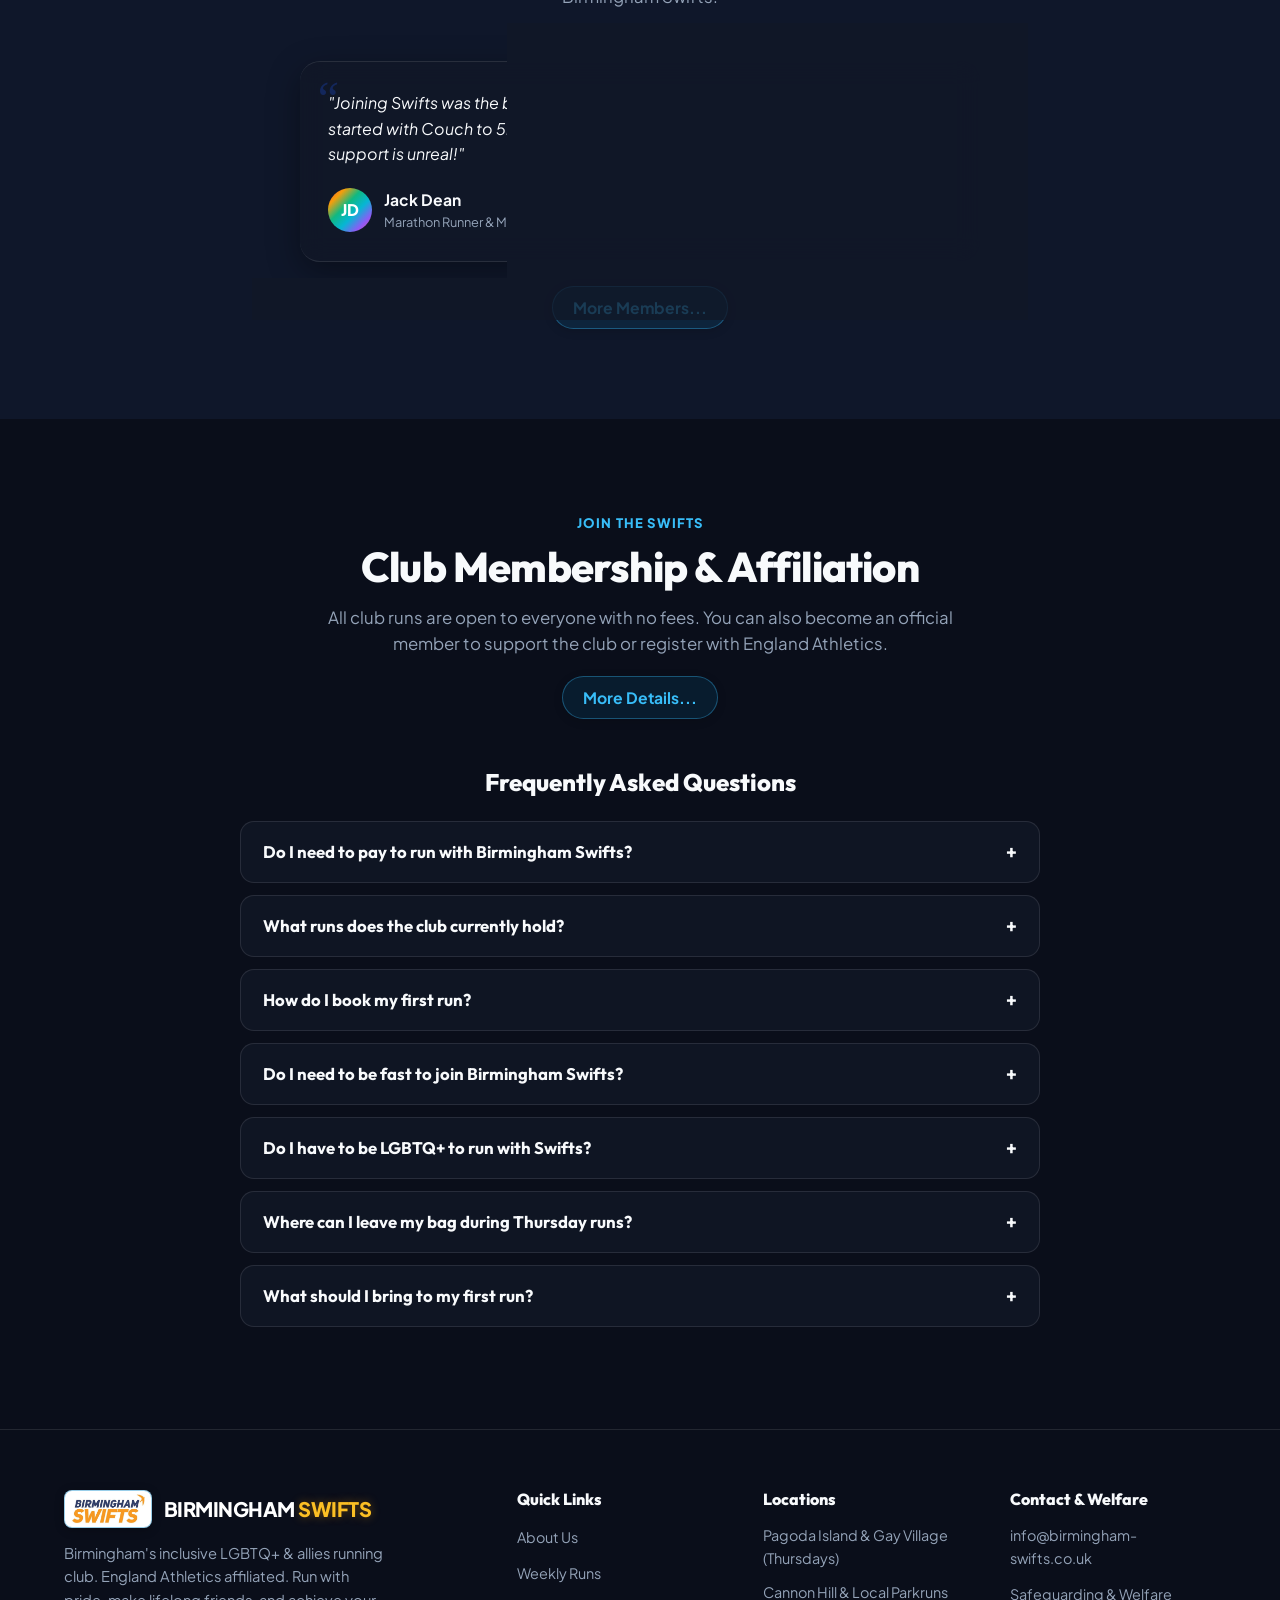
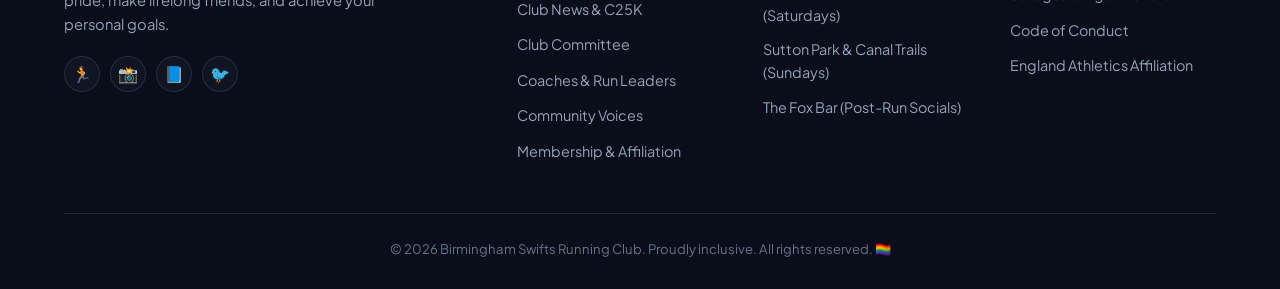
==== commit b9e36efe: "feat(runs): remove Saturday and Sunday join buttons, update Sunday meeting point to Back of the Mail" ====
--- a/index.html
+++ b/index.html
@@ -206,7 +206,7 @@
             <div class="run-nav-card-left">
               <span class="run-day-badge unofficial">Sunday Morning • Unofficial</span>
               <h3 class="run-nav-card-title">Sunday Long Run</h3>
-              <p class="run-nav-card-meta">📍 Sutton Park, Trails &amp; Canals • ⏰ 9:00 AM • Half, Marathon &amp; Ultra Training</p>
+              <p class="run-nav-card-meta">📍 Back of the Mailbox • ⏰ 8:50 AM Meet (9:00 AM Start) • Half, Marathon &amp; Ultra Training</p>
             </div>
             <div class="run-nav-card-action">
               <span class="run-nav-btn-text">View Details</span>
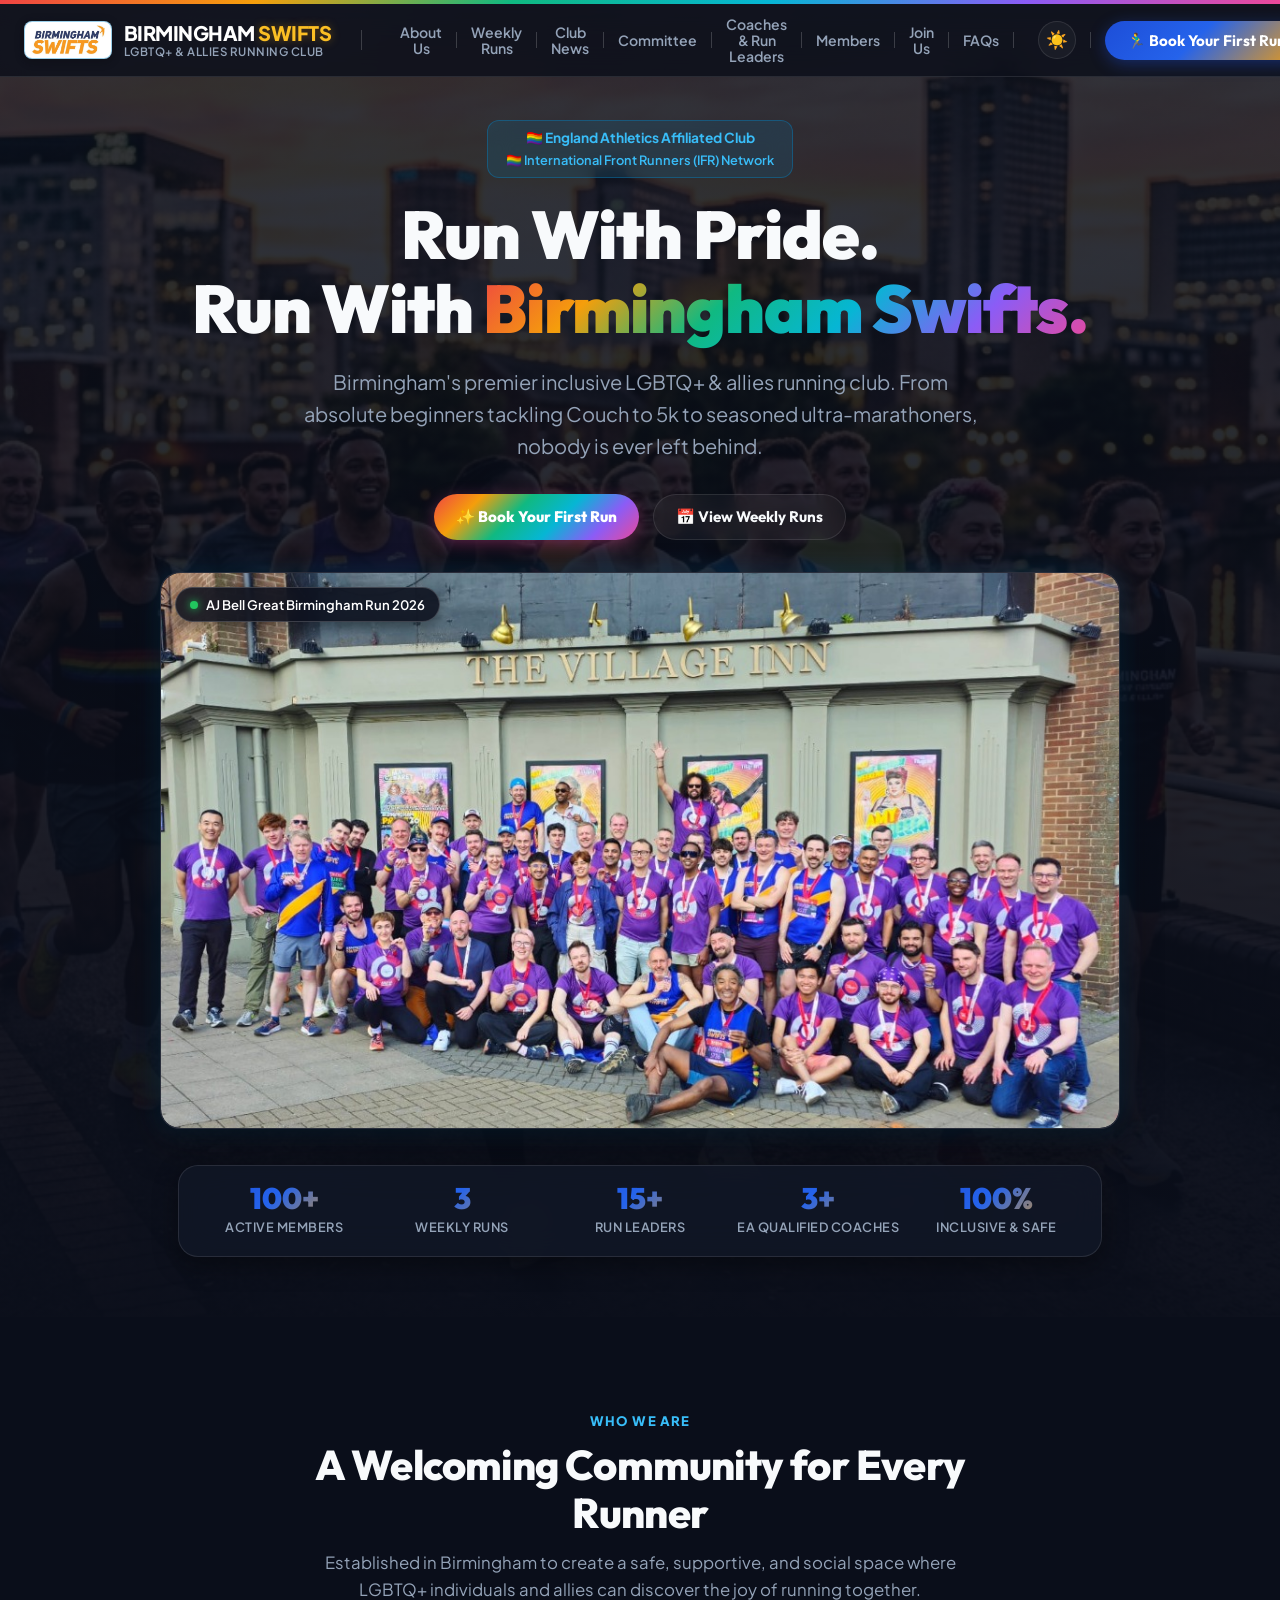
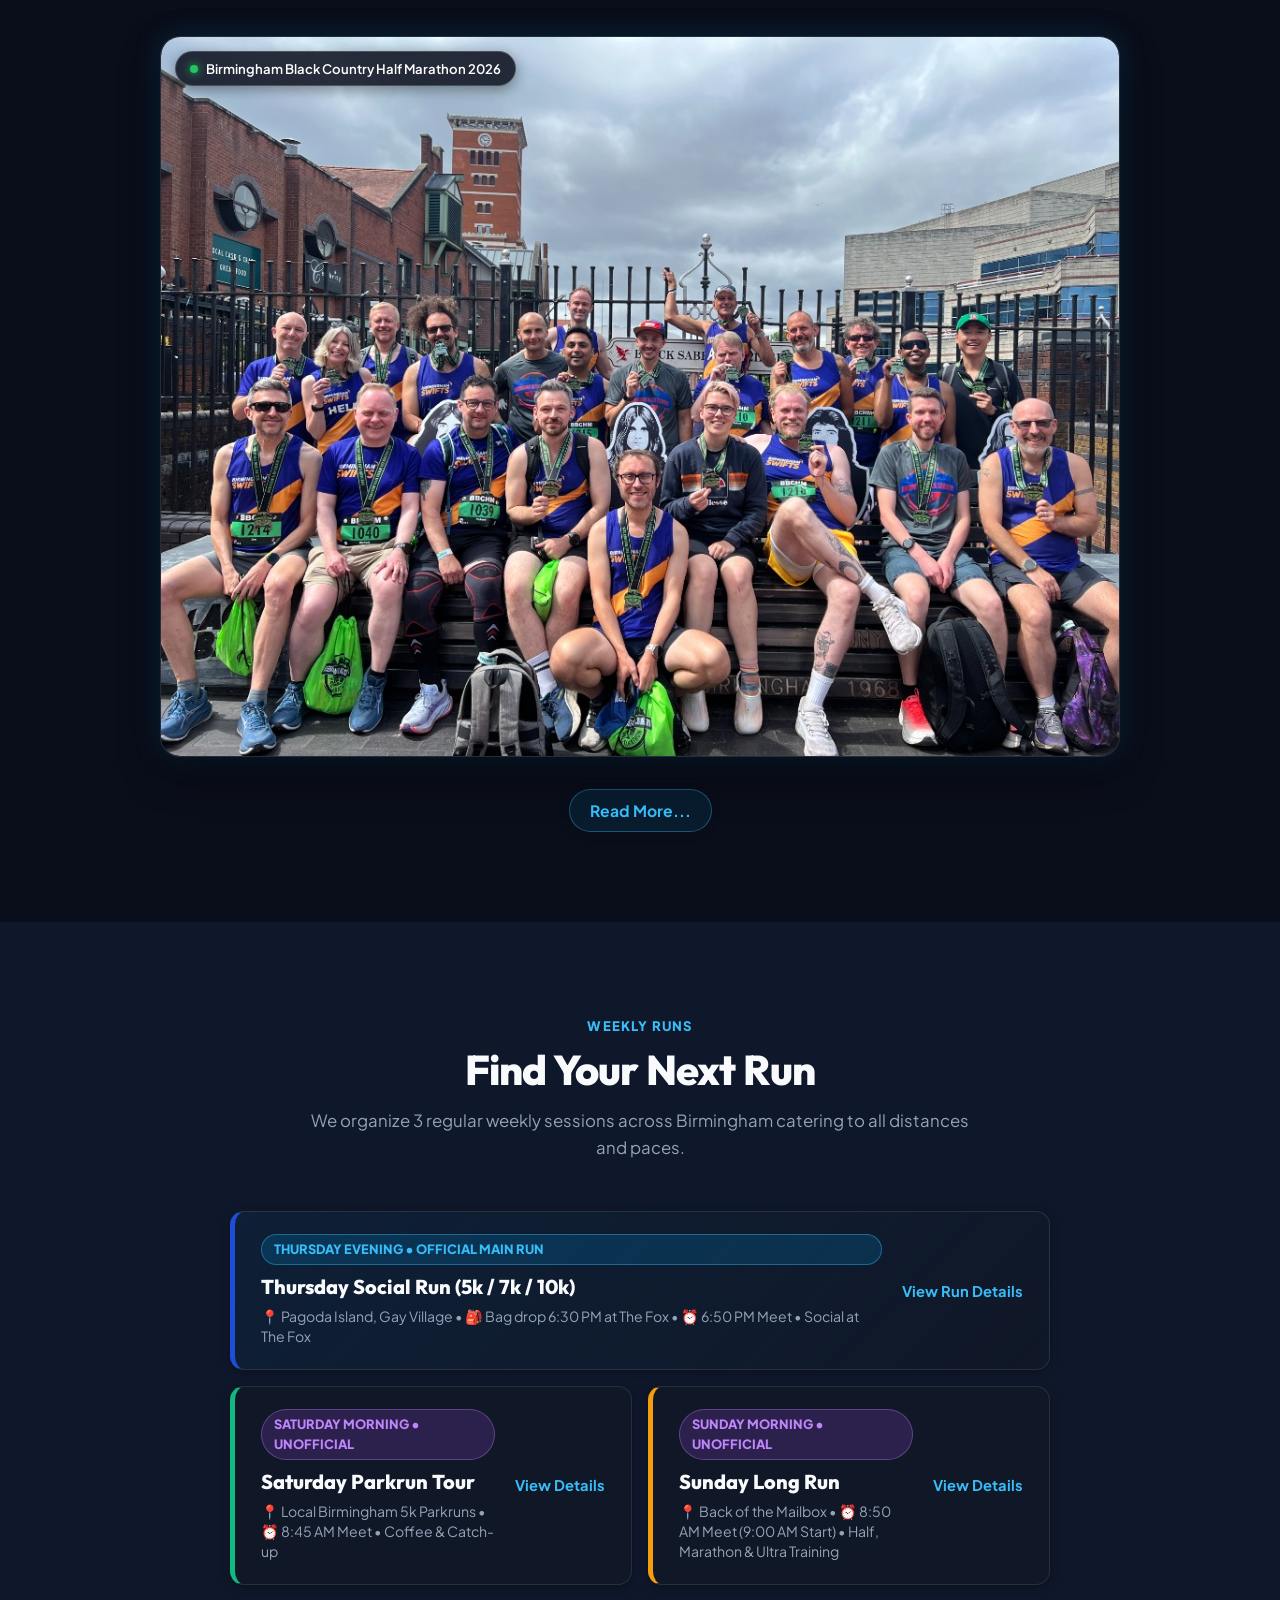
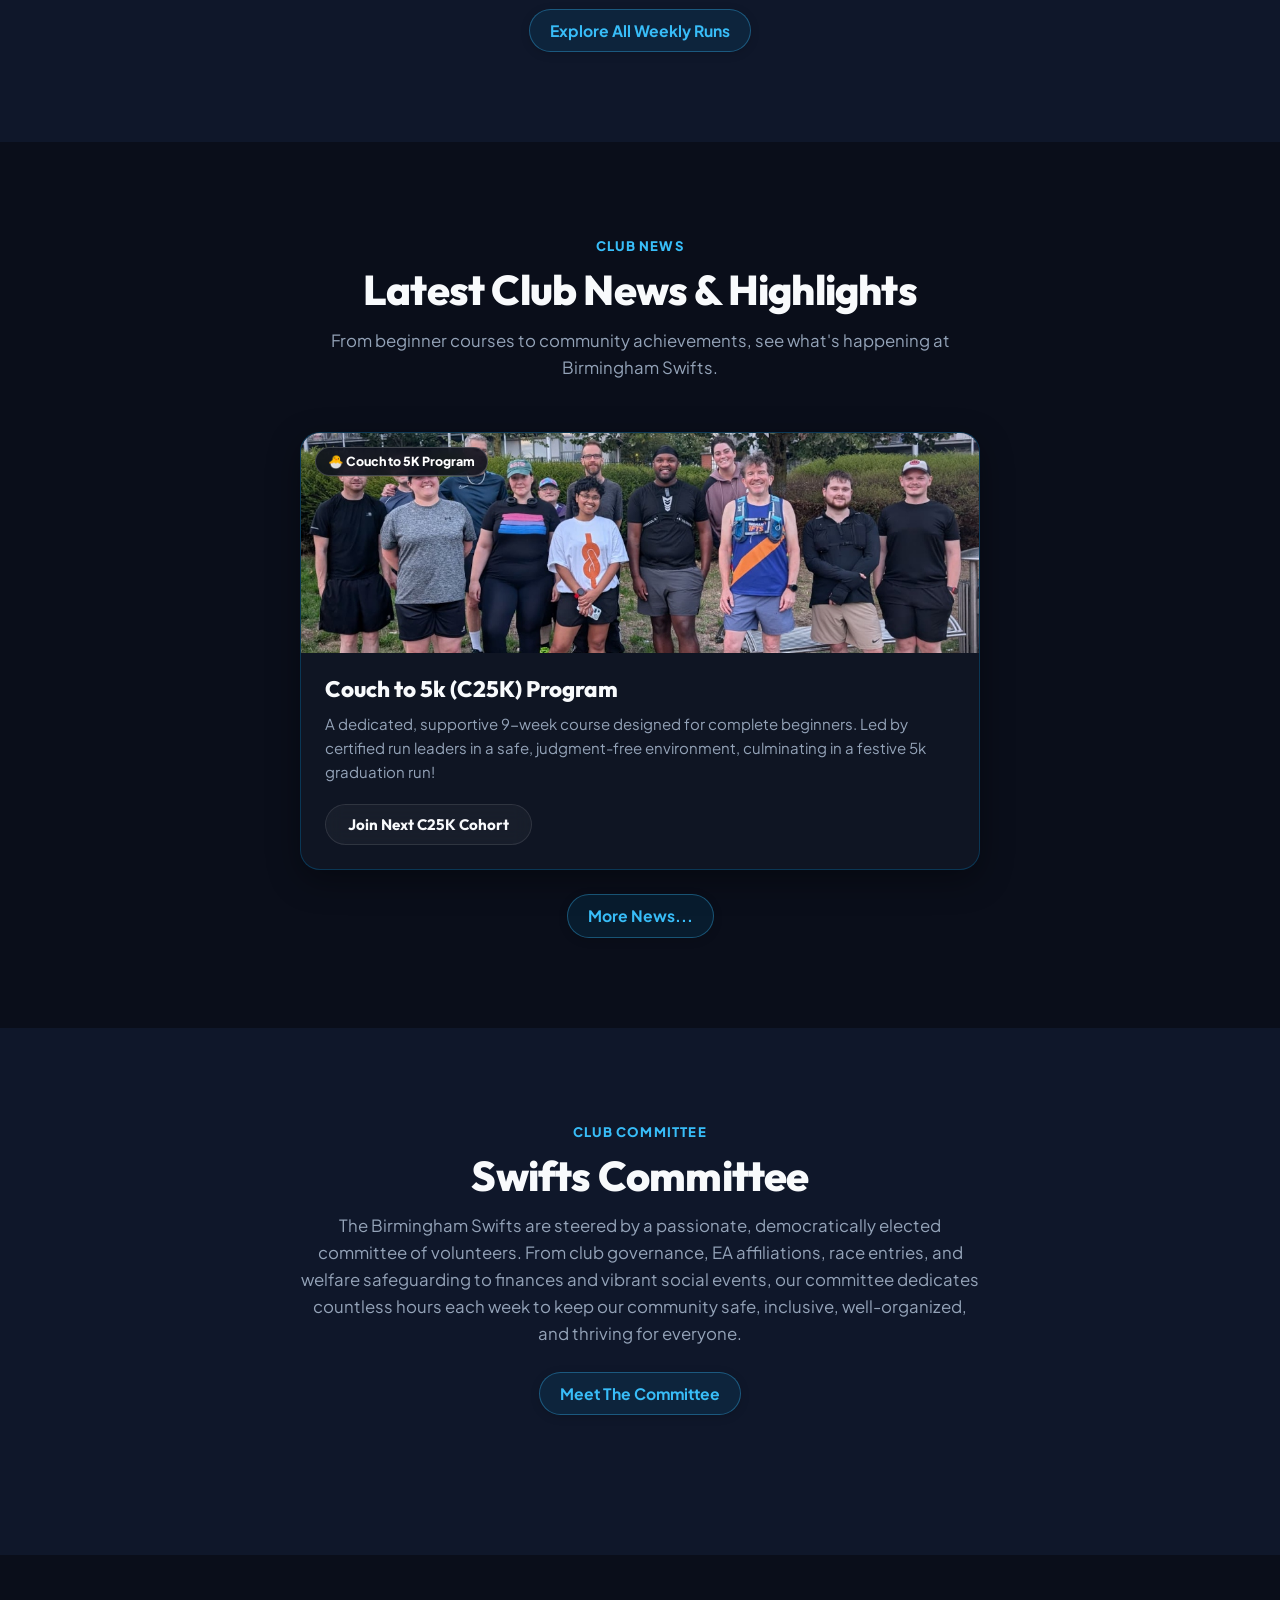
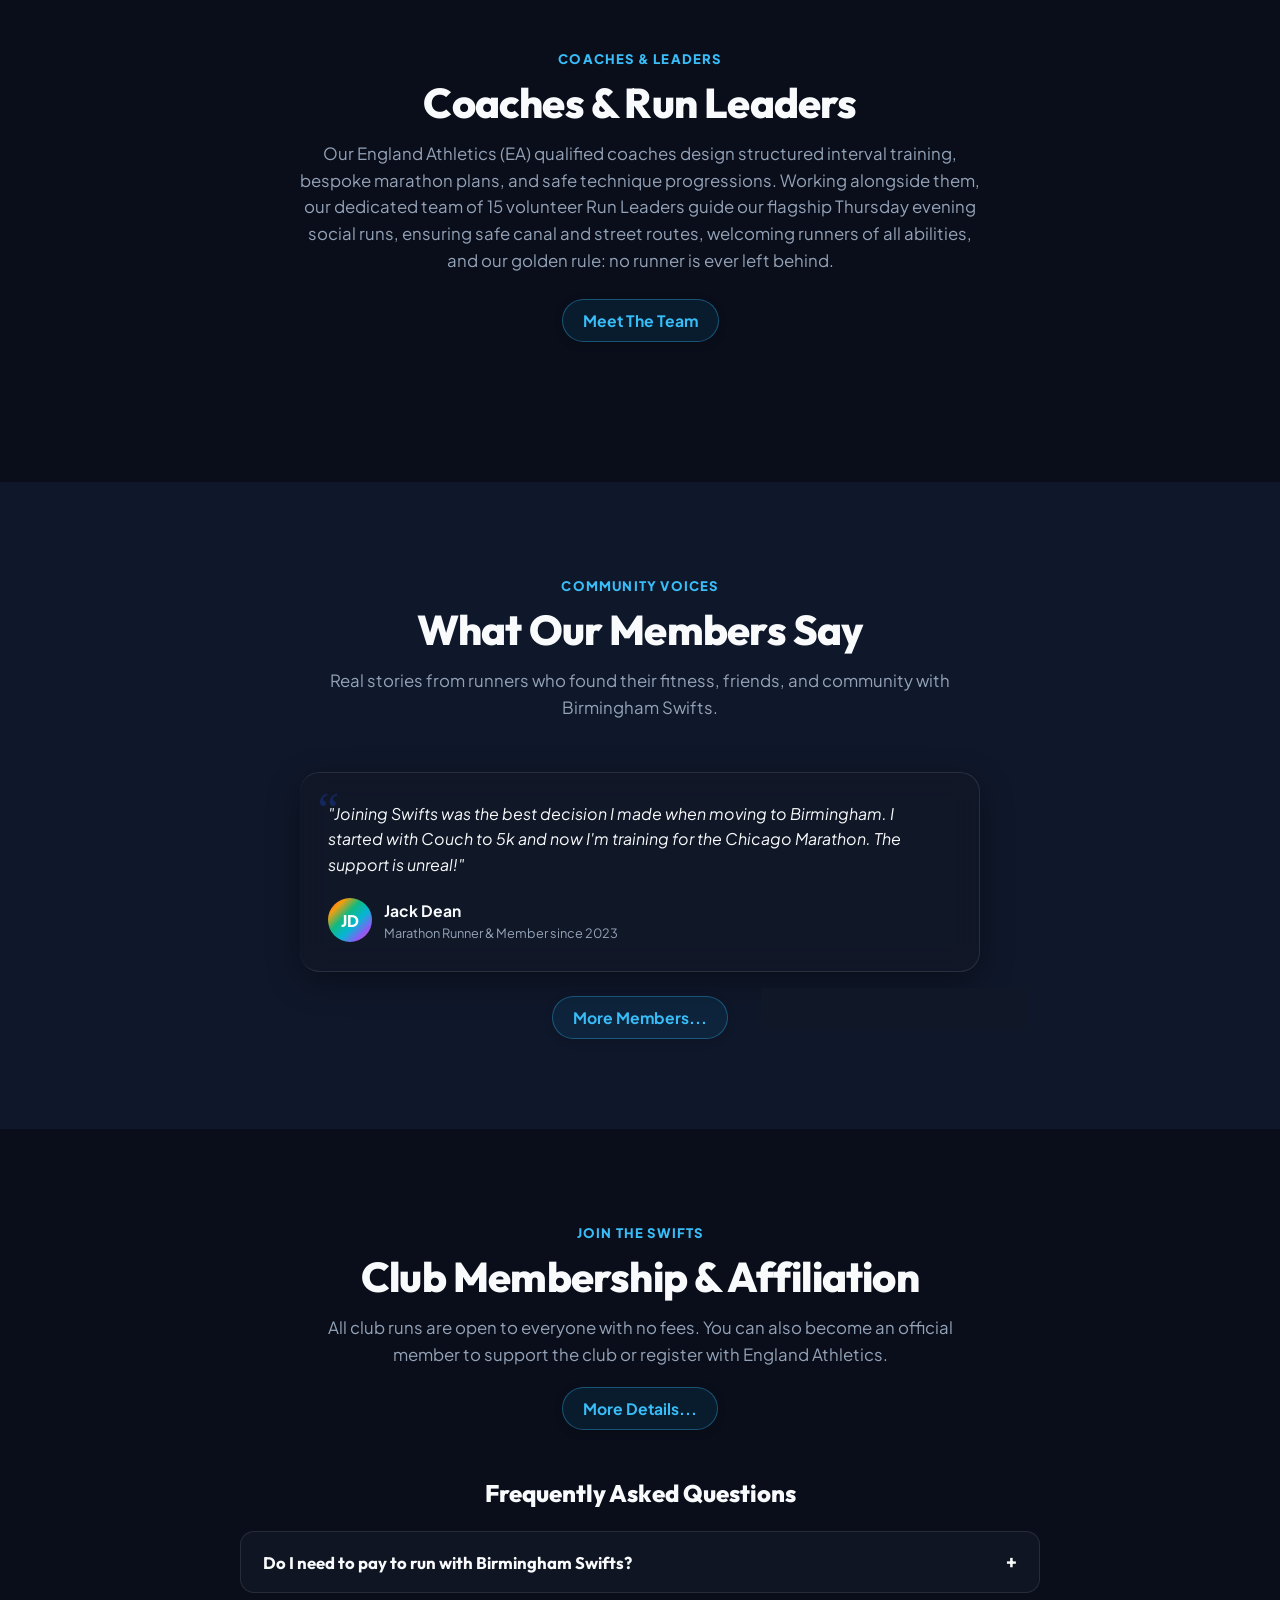
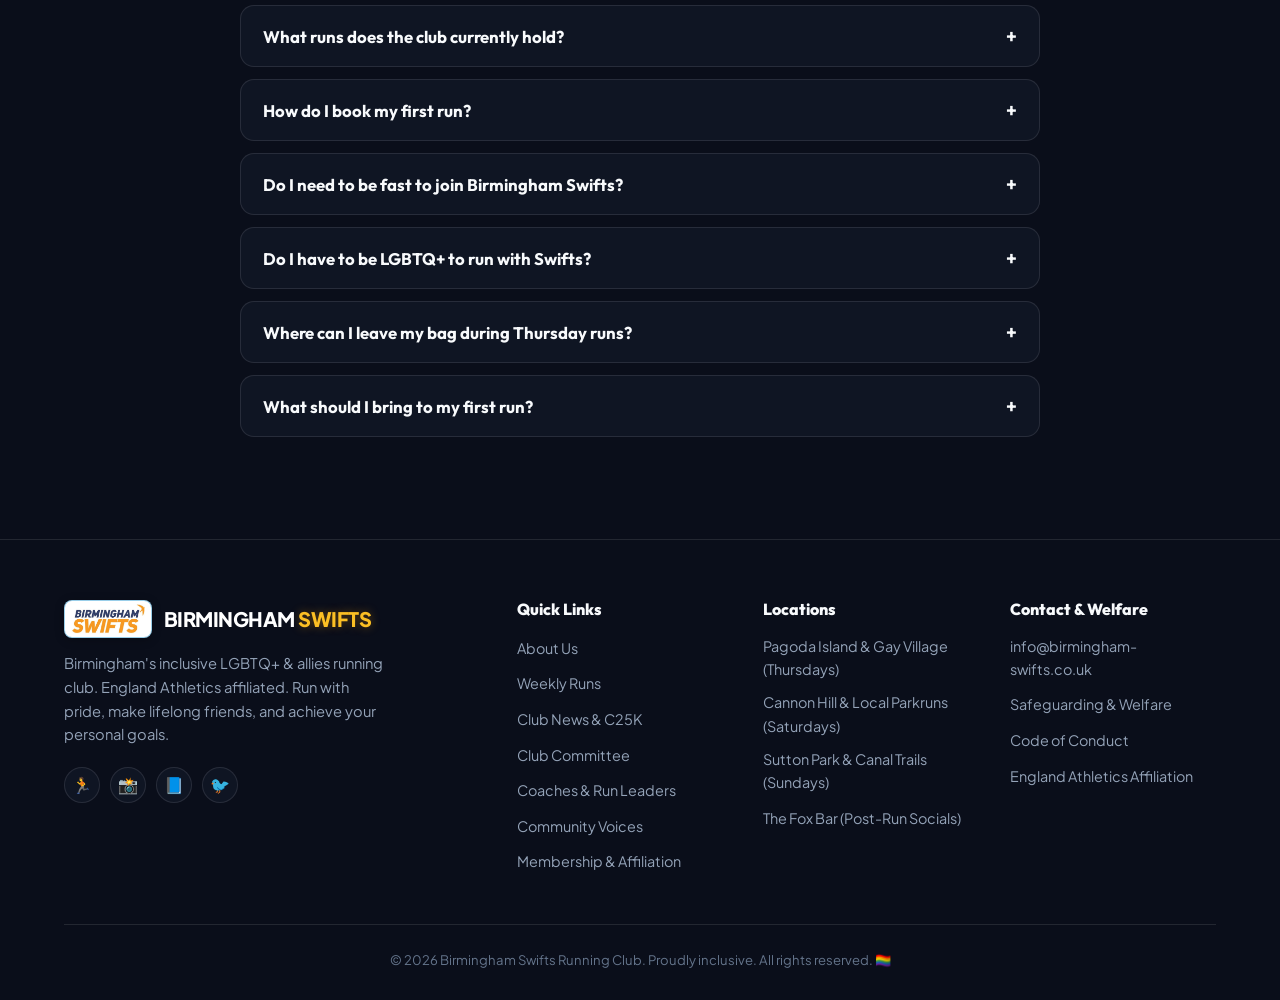
==== commit cecbe826: "feat(photos): add Birmingham Black Country Half Marathon 2026 photo to Who We Are section on home pa" ====
--- a/index.html
+++ b/index.html
@@ -150,15 +150,27 @@
        ========================================================================== -->
   <section class="section" id="about">
     <div class="container">
-      <div class="section-header">
+      <div class="section-header" style="margin-bottom: 32px;">
         <span class="section-tag">WHO WE ARE</span>
         <h2 class="section-title">A Welcoming Community for Every Runner</h2>
         <p class="section-subtitle">
           Established in Birmingham to create a safe, supportive, and social space where LGBTQ+ individuals and allies can discover the joy of running together.
         </p>
-        <div class="section-more-link-box">
-          <a href="about.html" class="inline-more-link">Read More...</a>
-        </div>
+      </div>
+
+      <!-- Real Swifts Community Photo Showcase in Who We Are -->
+      <div class="hero-photo-showcase" style="max-width: 960px; margin: 0 auto 32px;">
+        <div class="hero-photo-wrap">
+          <img src="assets/swifts_black_country_half_marathon.jpg" alt="Birmingham Swifts runners at the Birmingham Black Country Half Marathon 2026 on the Black Sabbath bench" class="hero-photo-img">
+          <div class="hero-photo-badge">
+            <span class="hero-photo-badge-dot"></span>
+            <span>Birmingham Black Country Half Marathon 2026</span>
+          </div>
+        </div>
+      </div>
+
+      <div class="section-more-link-box" style="margin-top: 0;">
+        <a href="about.html" class="inline-more-link">Read More...</a>
       </div>
     </div>
   </section>
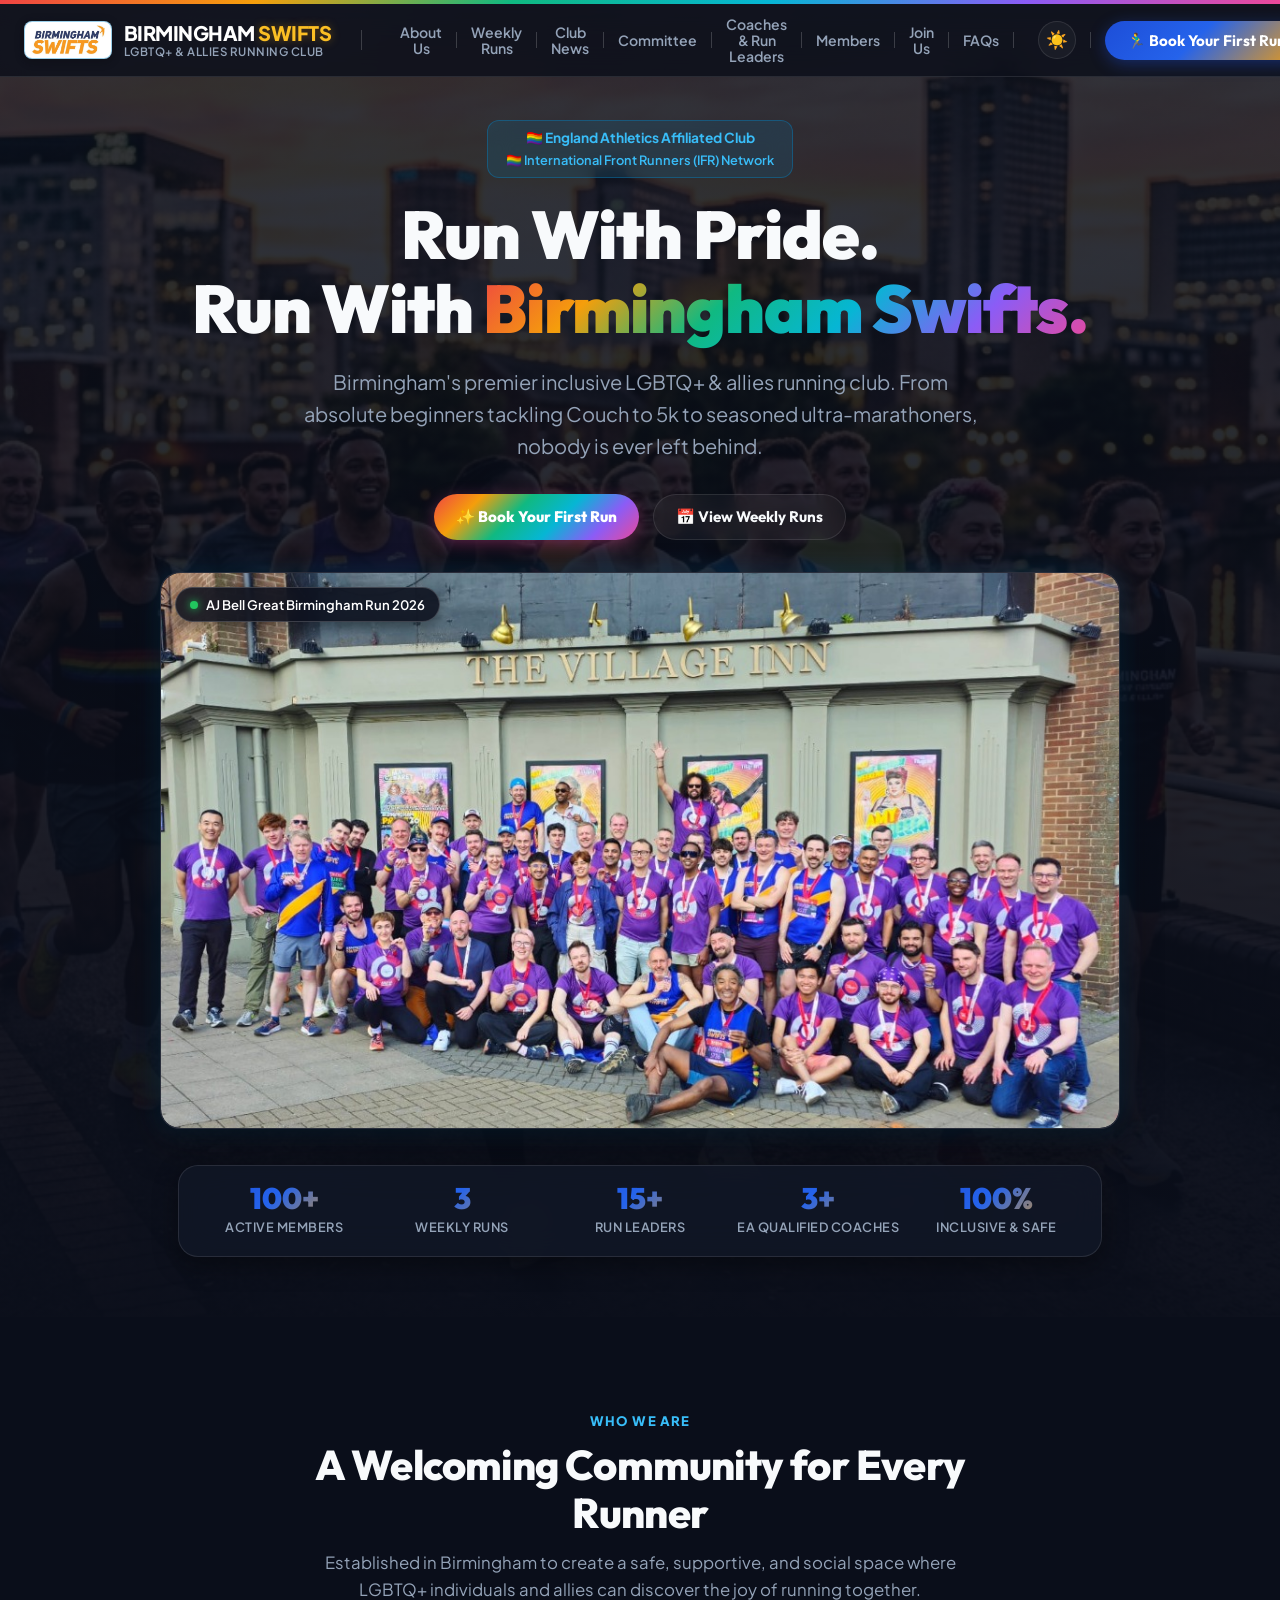
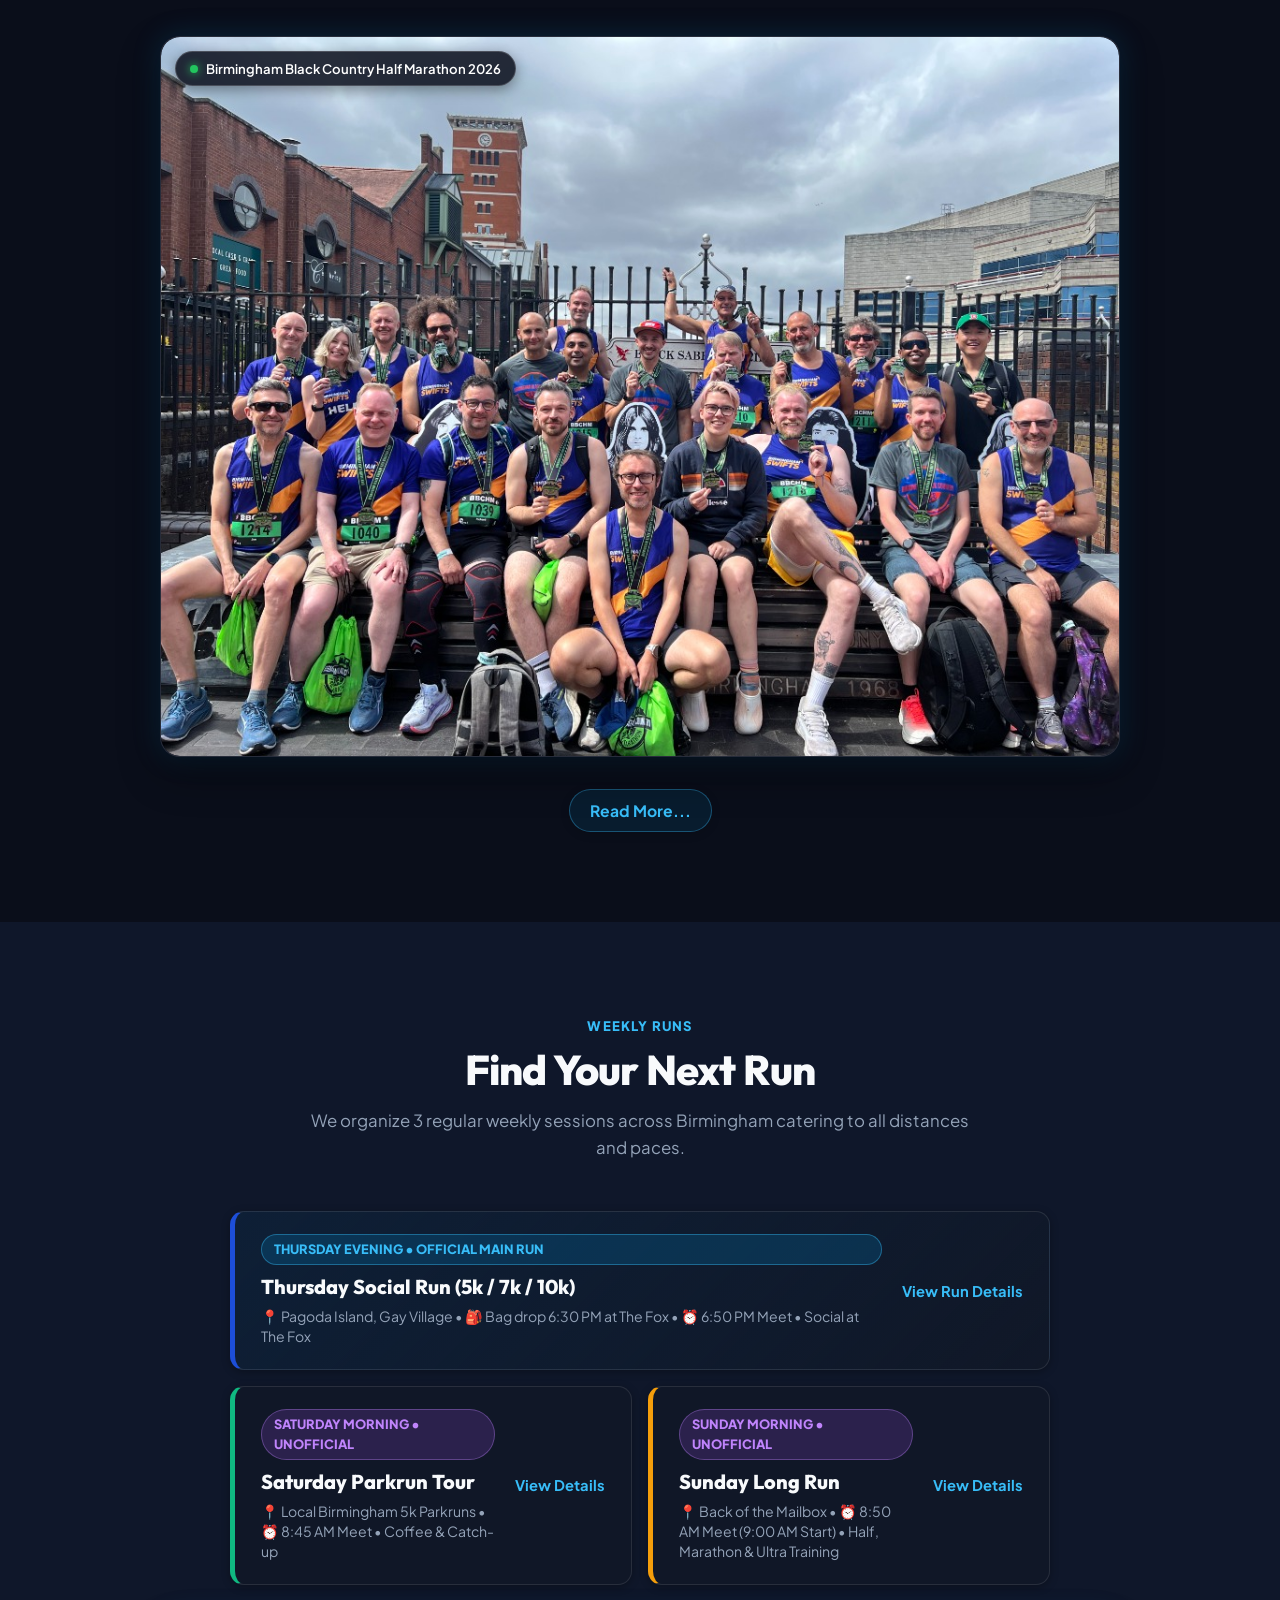
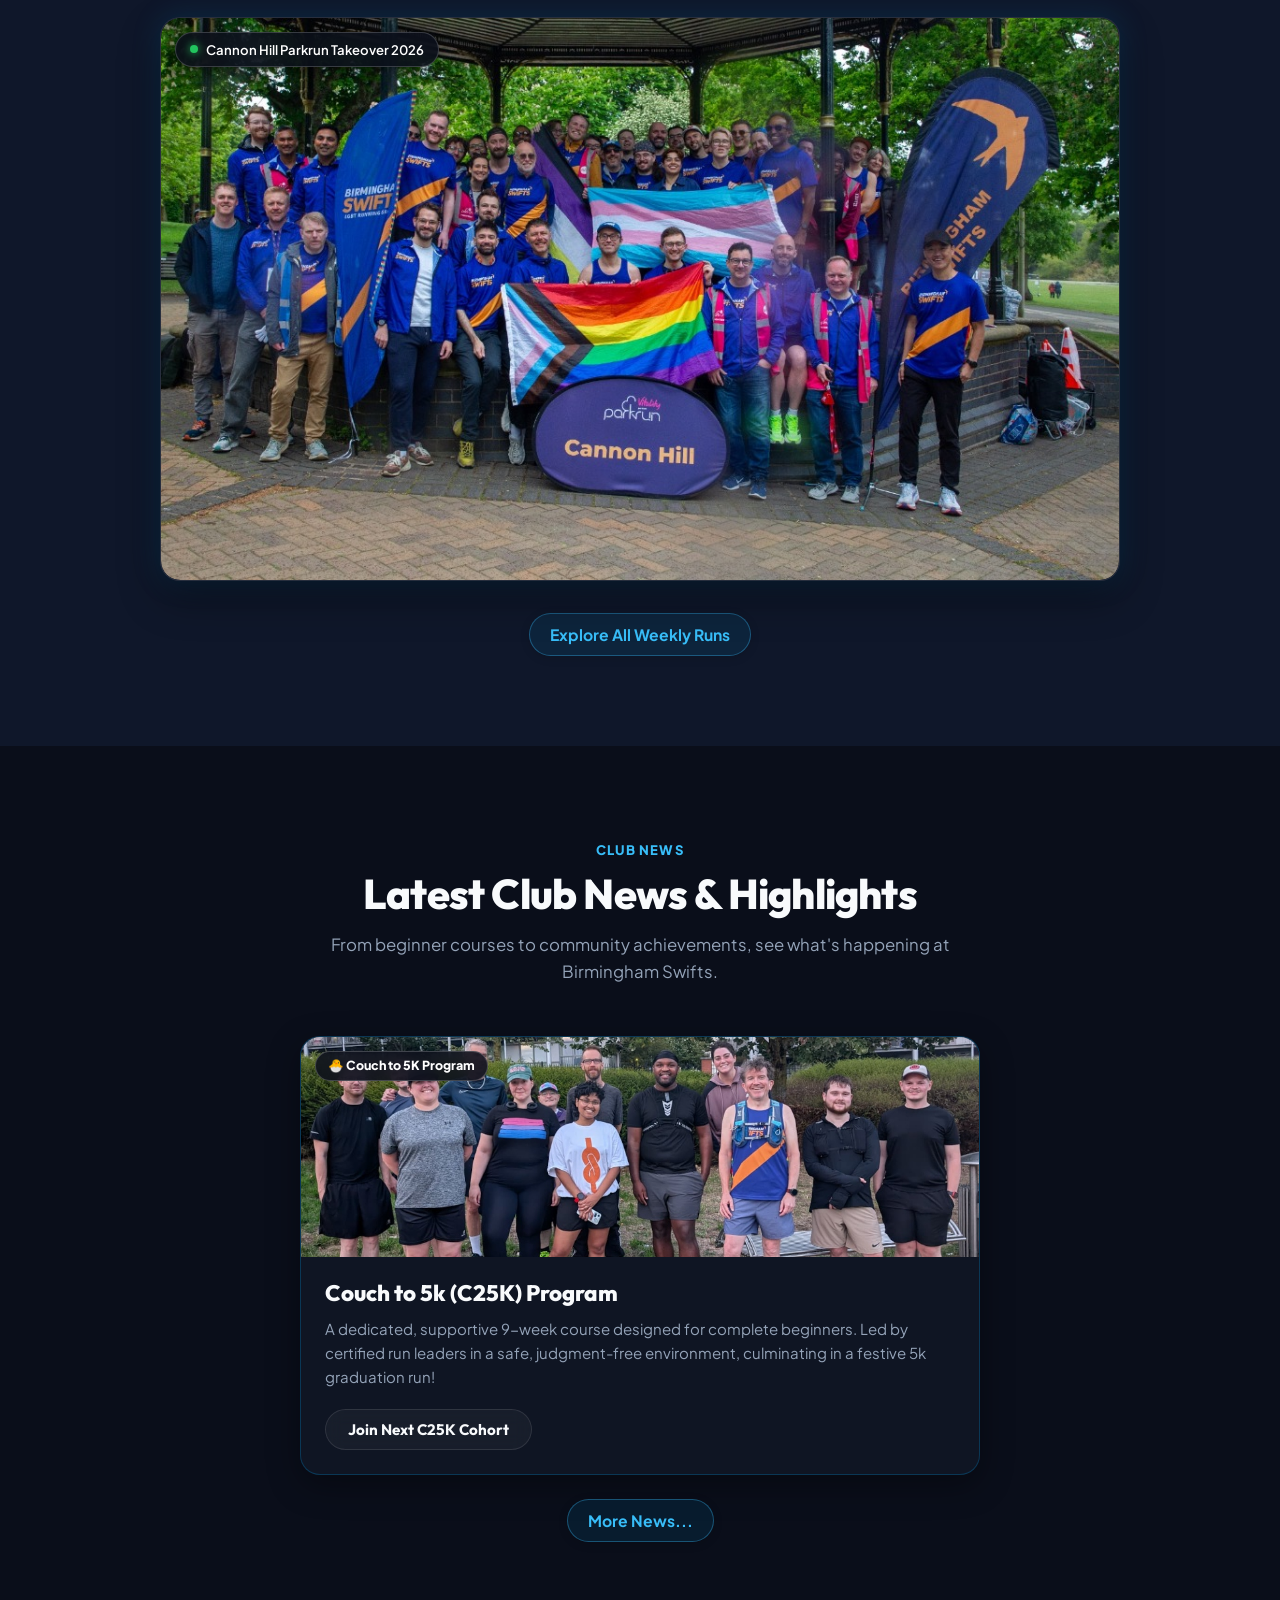
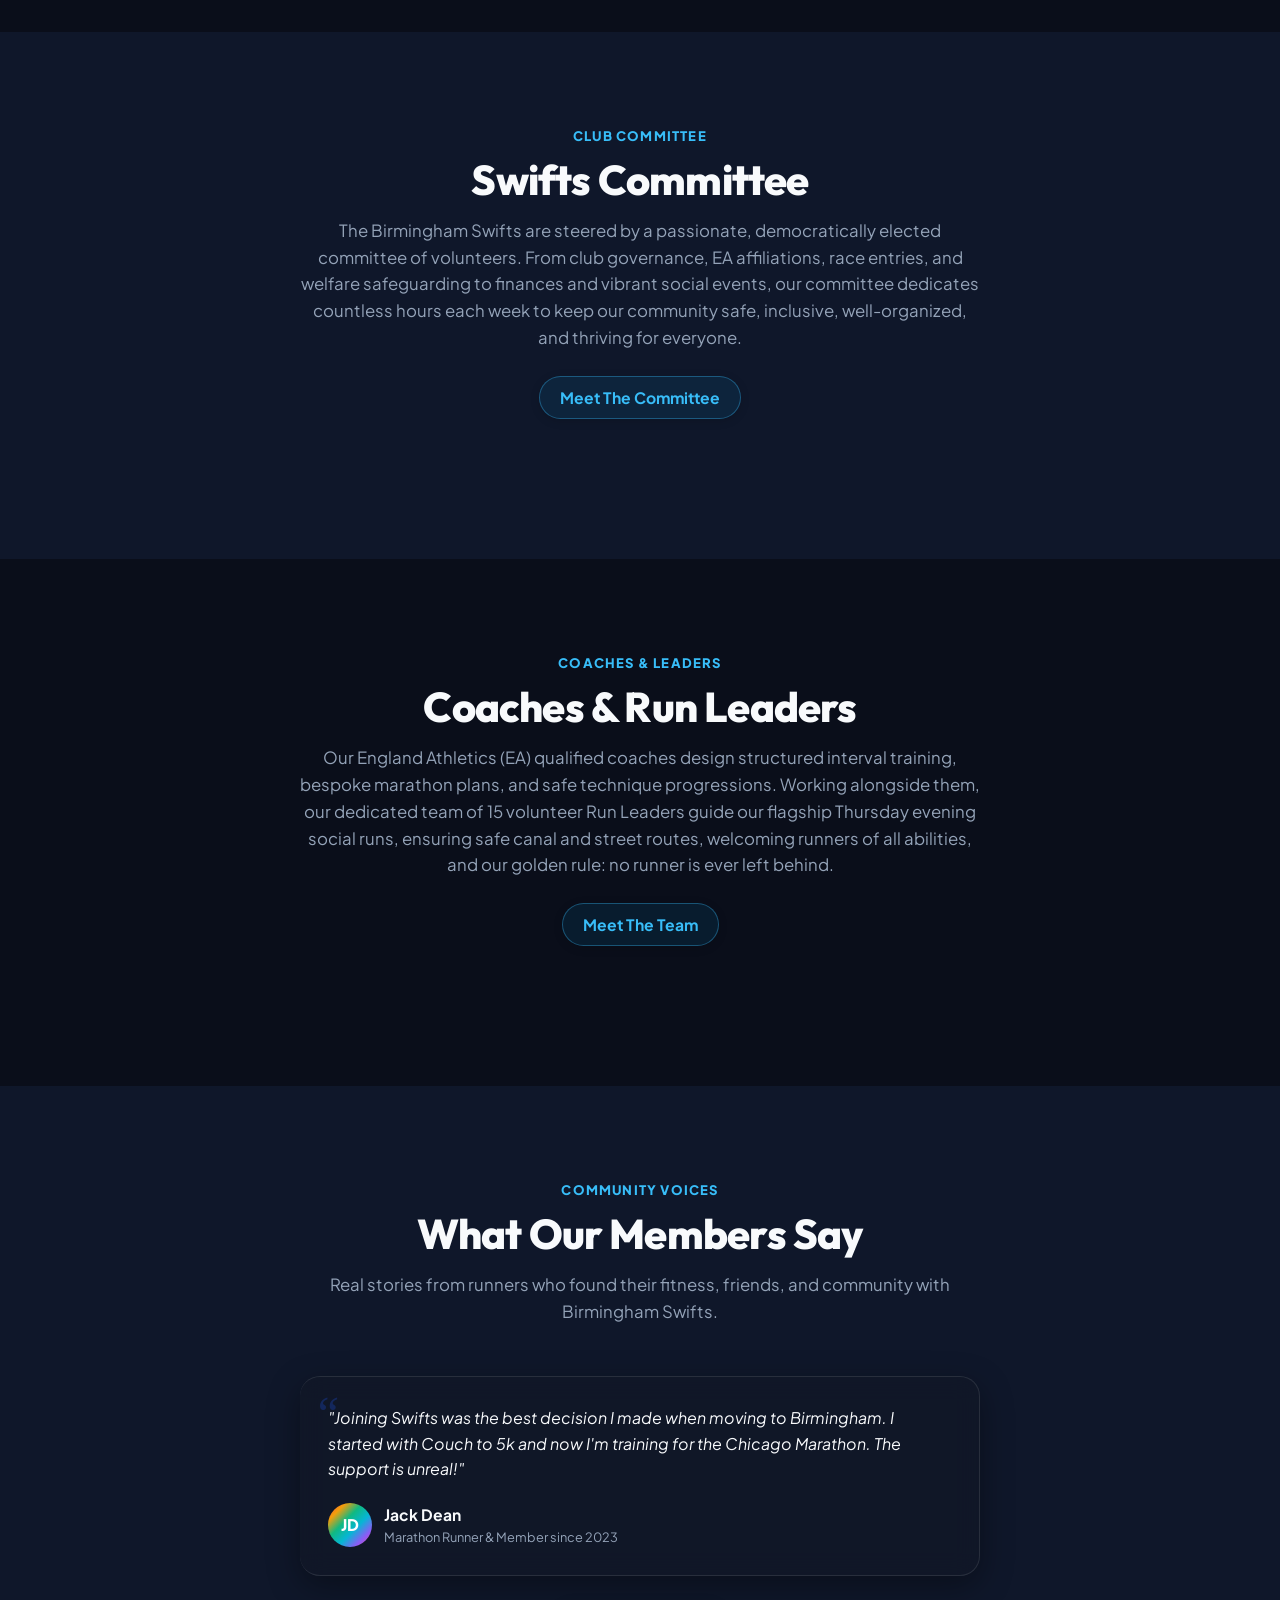
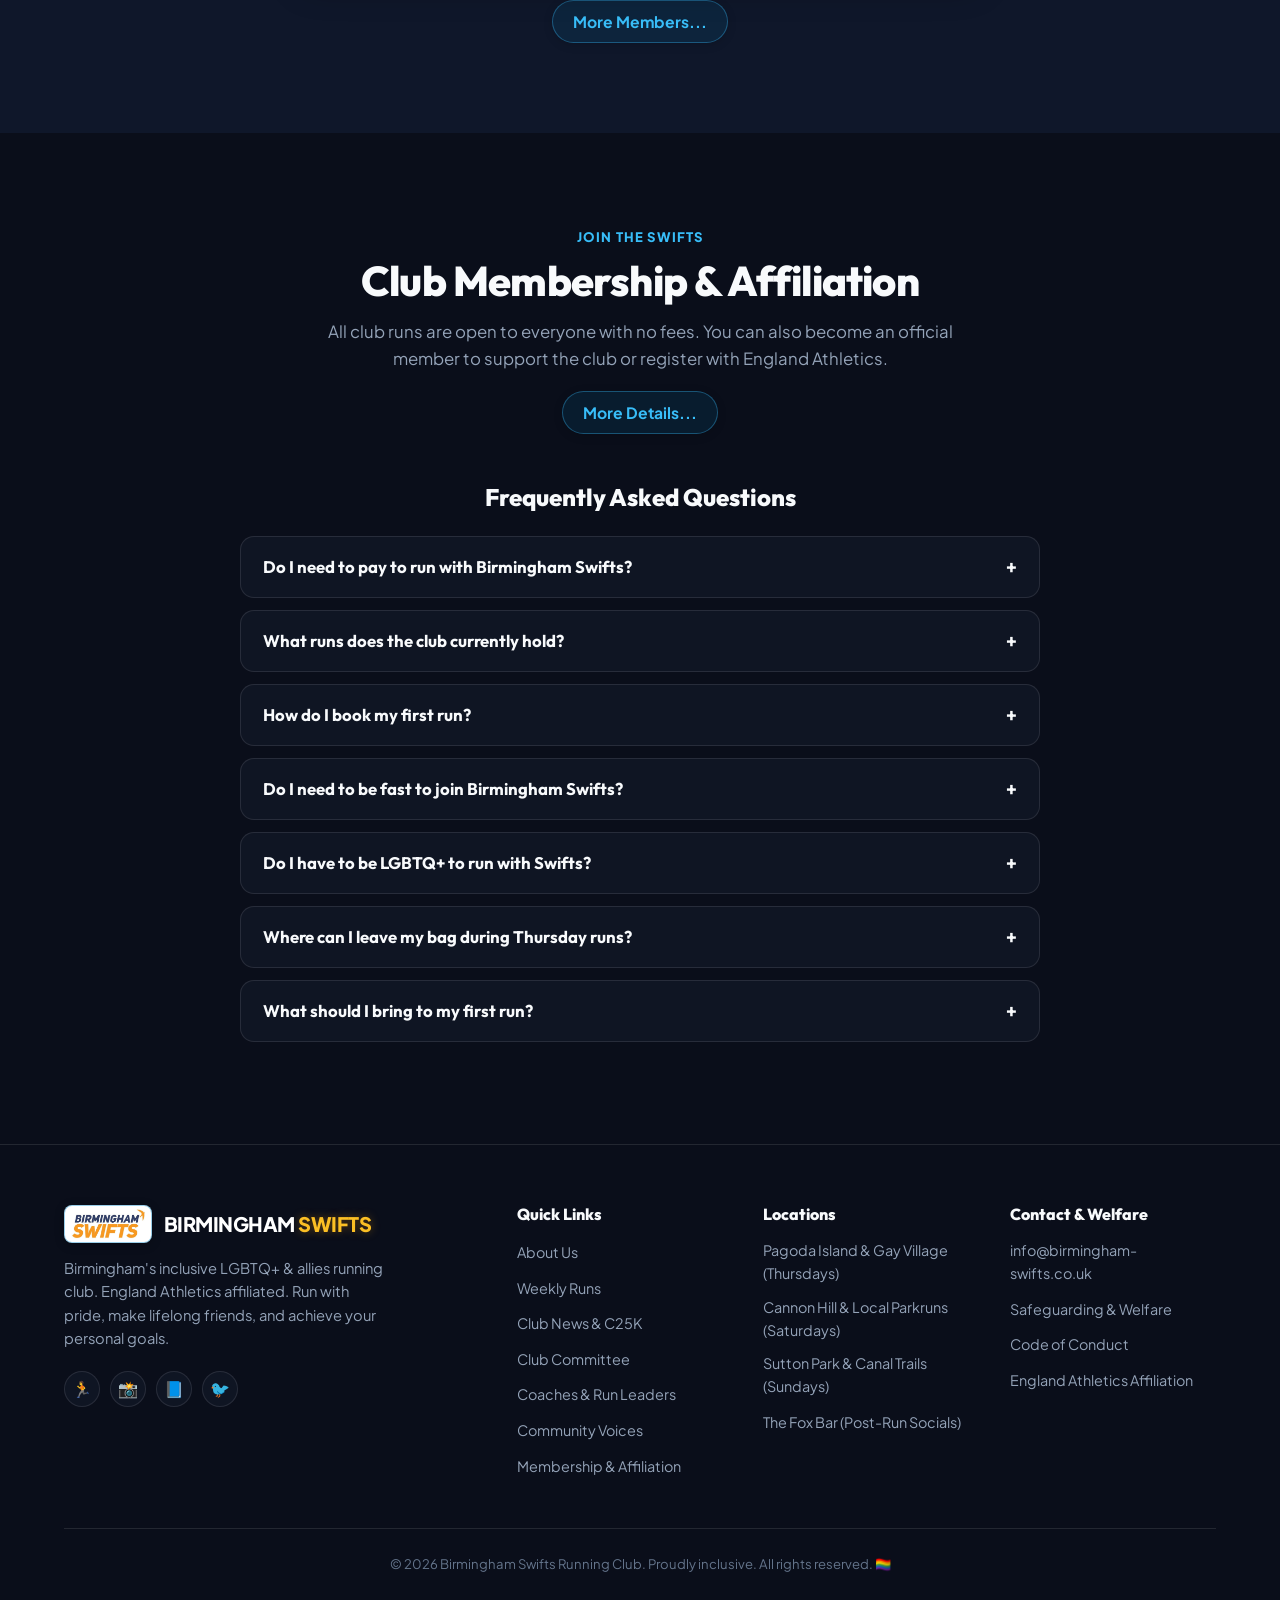
==== commit 70564437: "feat(photos): add Cannon Hill Parkrun Takeover 2026 photo to Weekly Runs on homepage and runs page" ====
--- a/index.html
+++ b/index.html
@@ -227,7 +227,18 @@
         </div>
       </div>
 
-      <div class="section-more-link-box">
+      <!-- Real Swifts Community Photo Showcase in Weekly Runs -->
+      <div class="hero-photo-showcase" style="max-width: 960px; margin: 32px auto 32px;">
+        <div class="hero-photo-wrap">
+          <img src="assets/swifts_cannon_hill_parkrun_takeover.jpg" alt="Birmingham Swifts runners at the Cannon Hill Parkrun Takeover 2026" class="hero-photo-img">
+          <div class="hero-photo-badge">
+            <span class="hero-photo-badge-dot"></span>
+            <span>Cannon Hill Parkrun Takeover 2026</span>
+          </div>
+        </div>
+      </div>
+
+      <div class="section-more-link-box" style="margin-top: 0;">
         <a href="runs.html" class="inline-more-link">Explore All Weekly Runs</a>
       </div>
     </div>
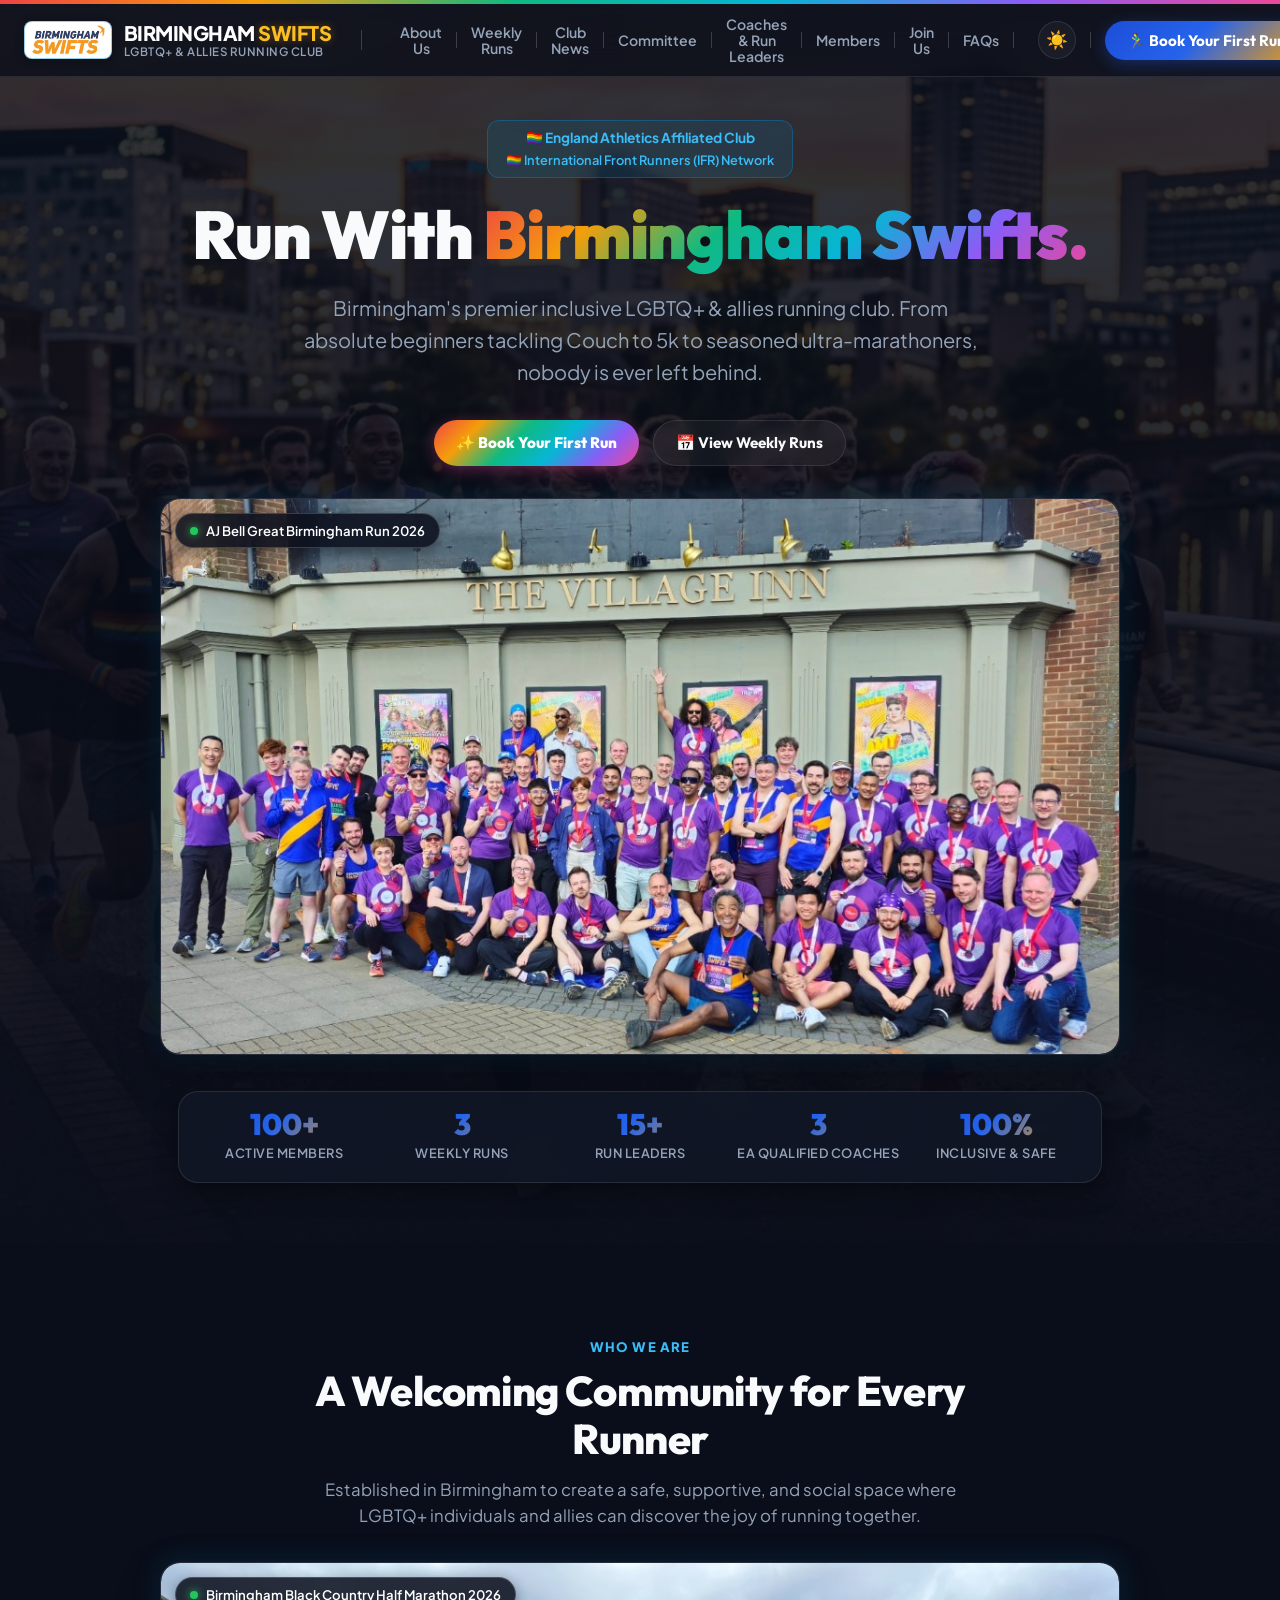
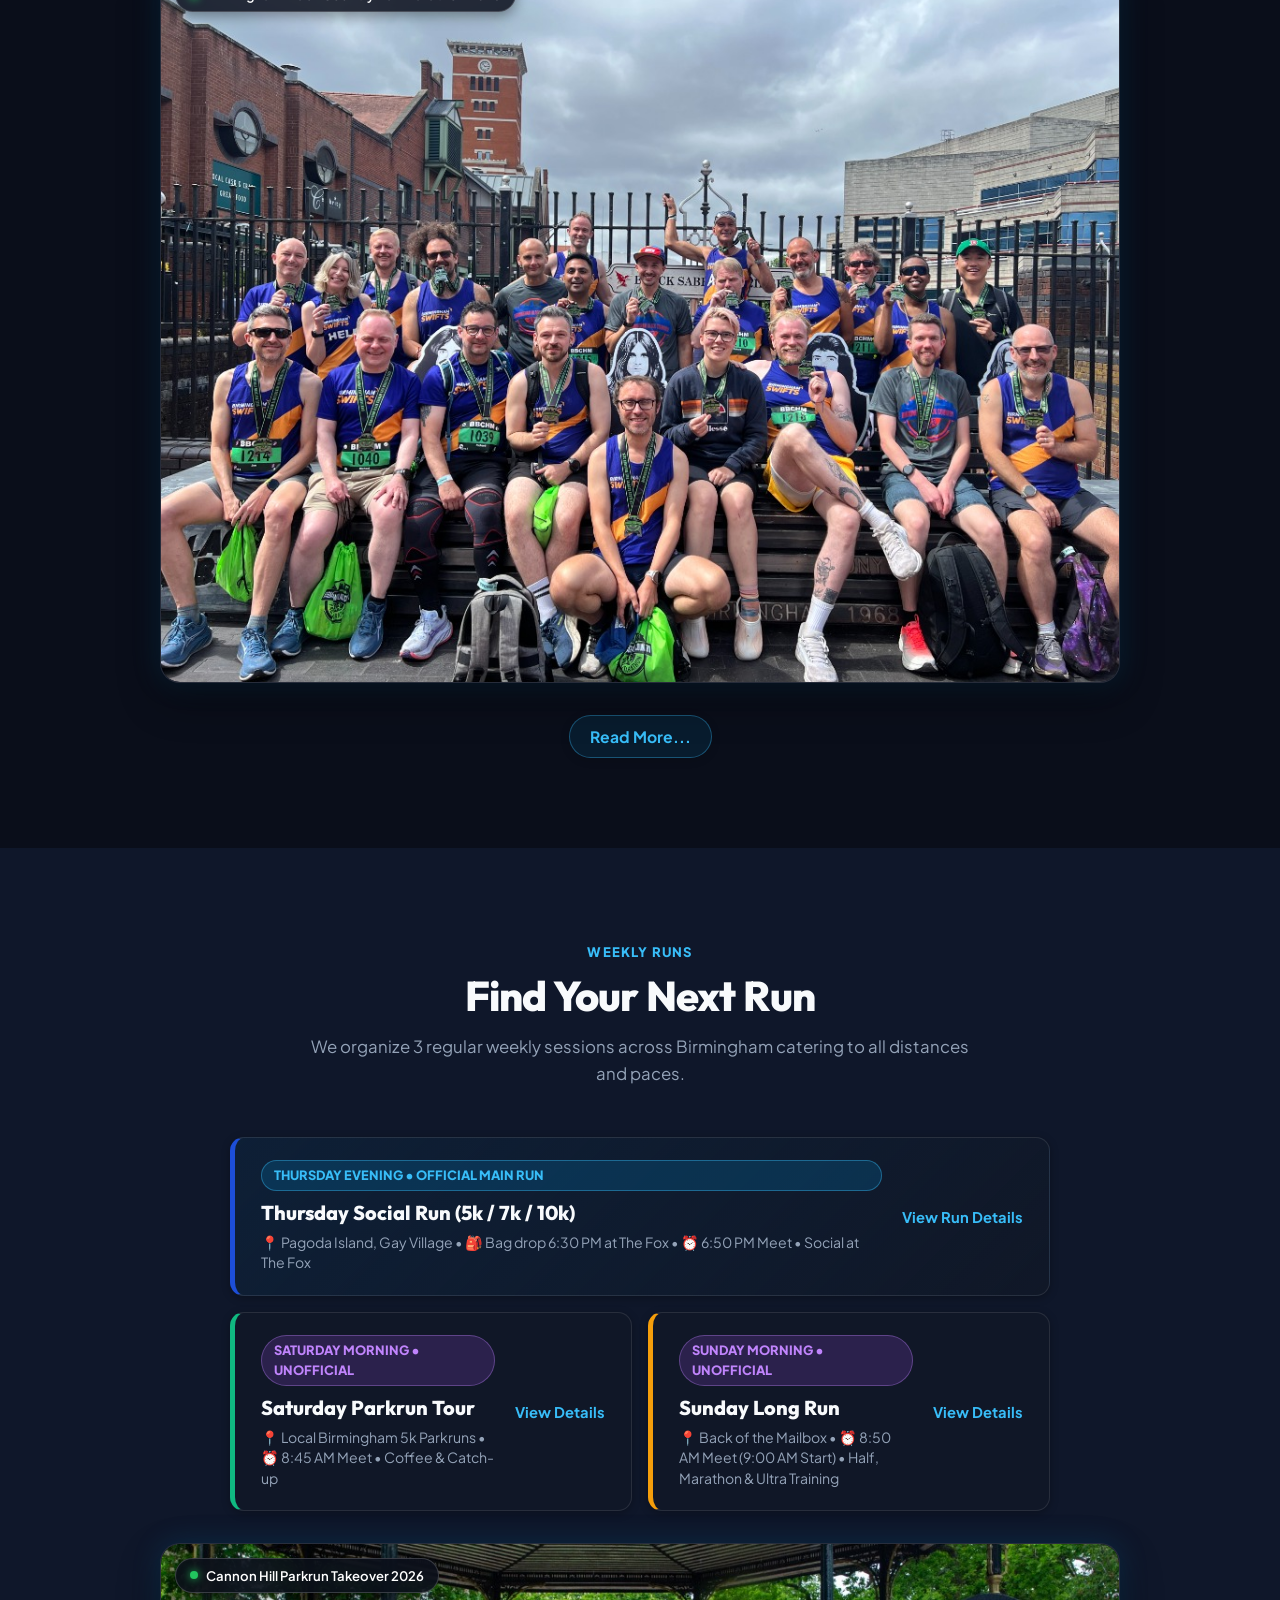
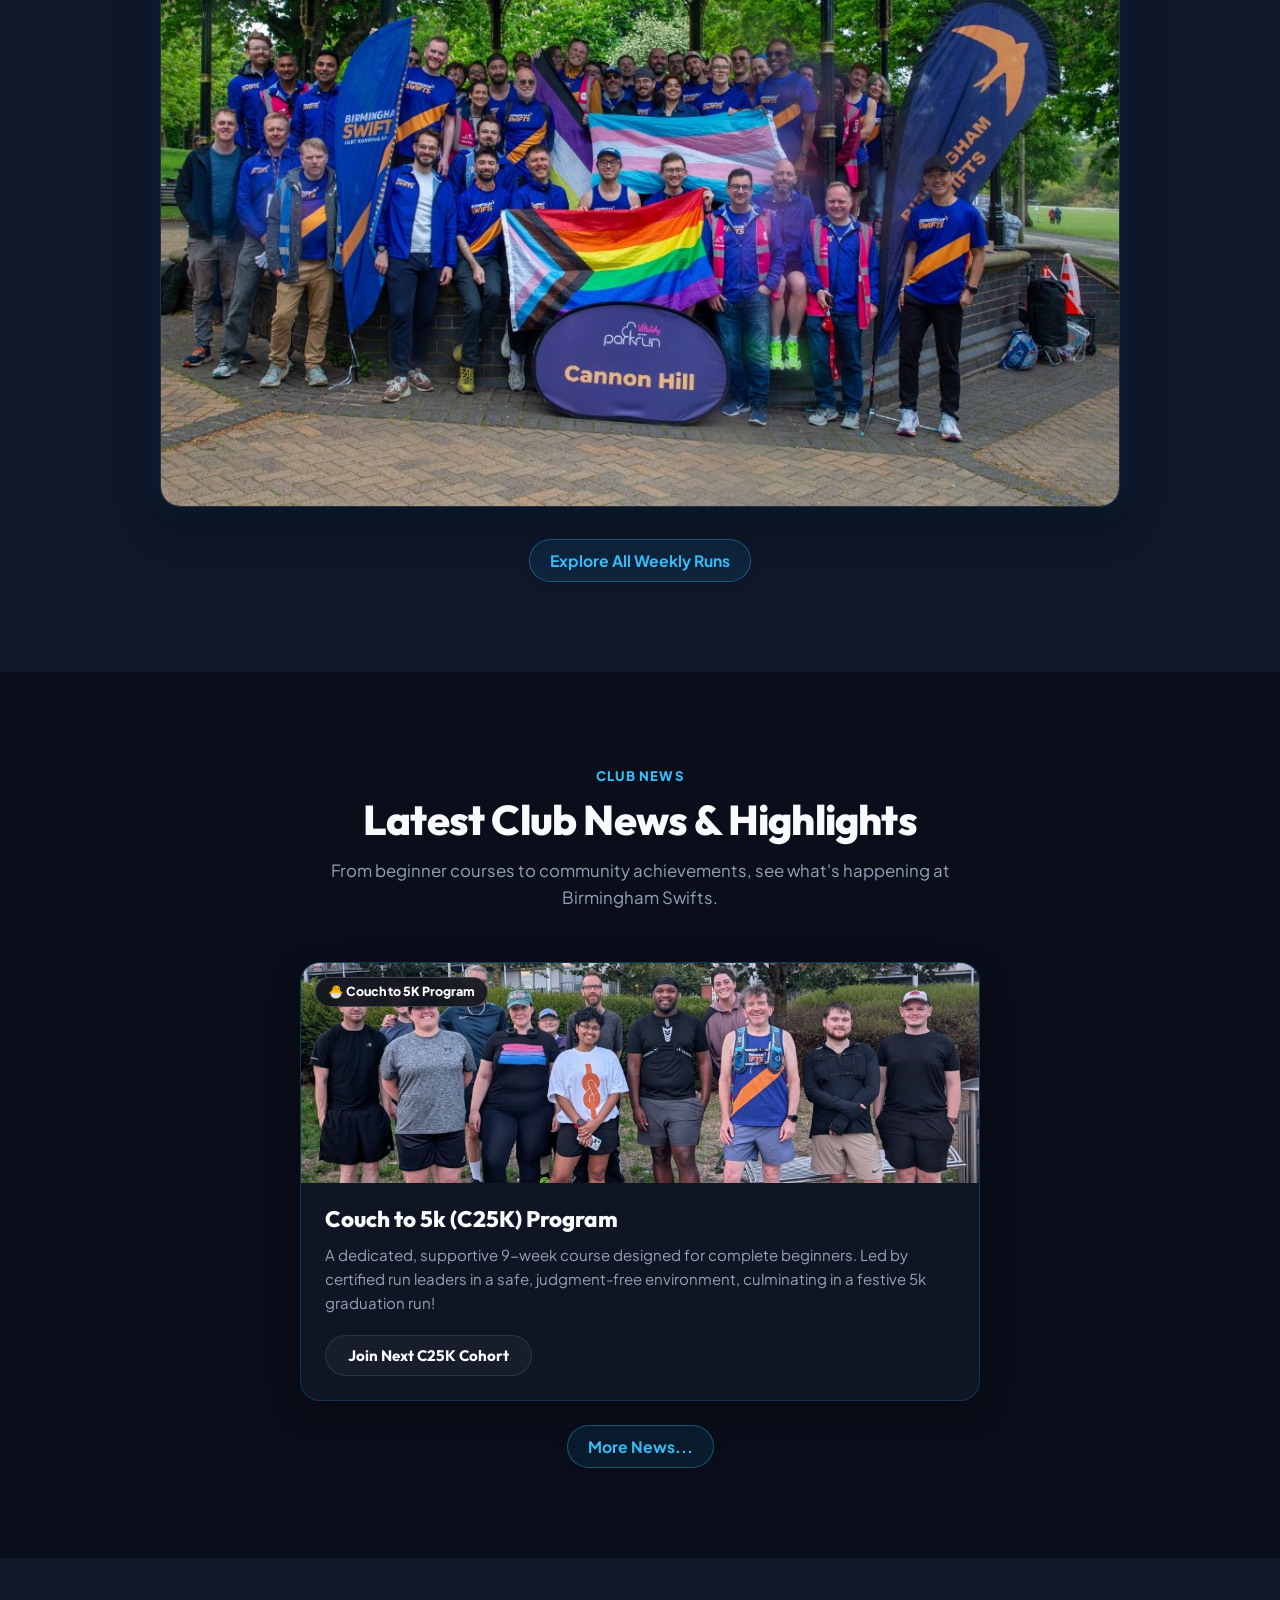
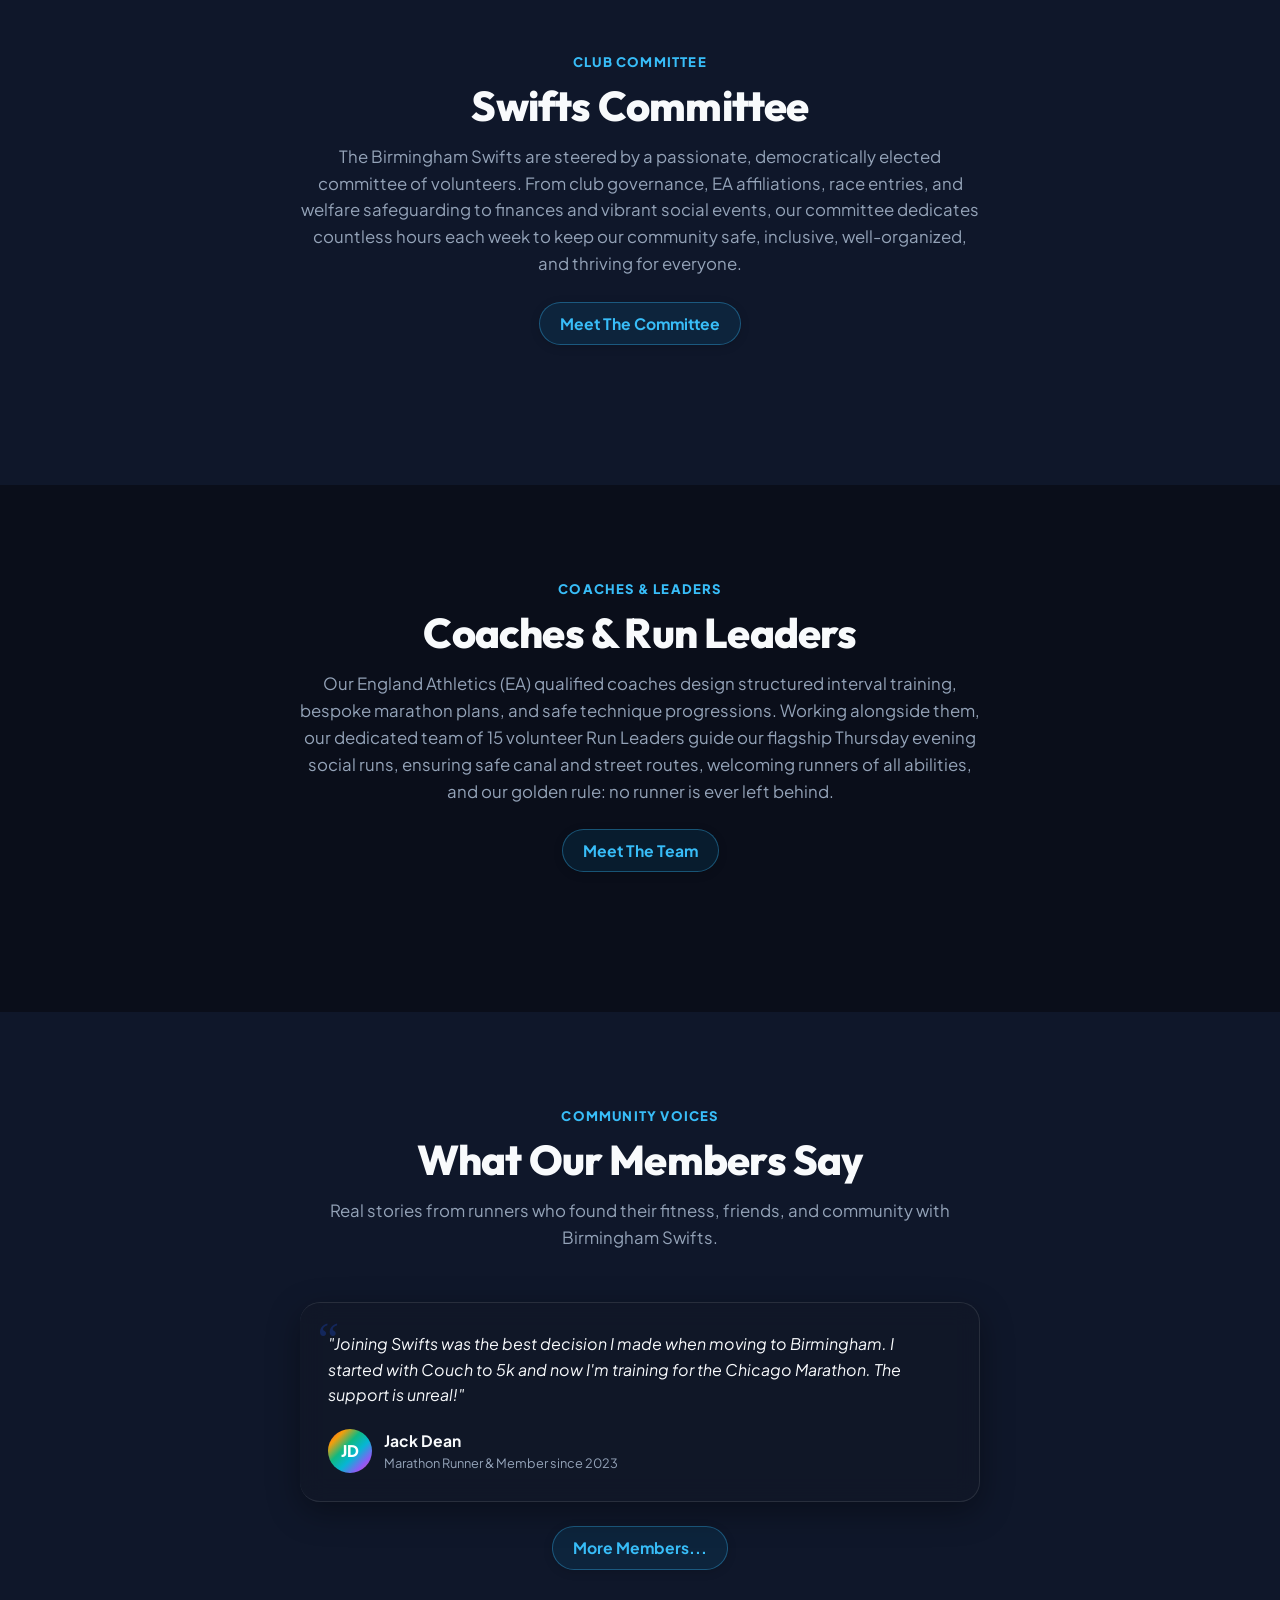
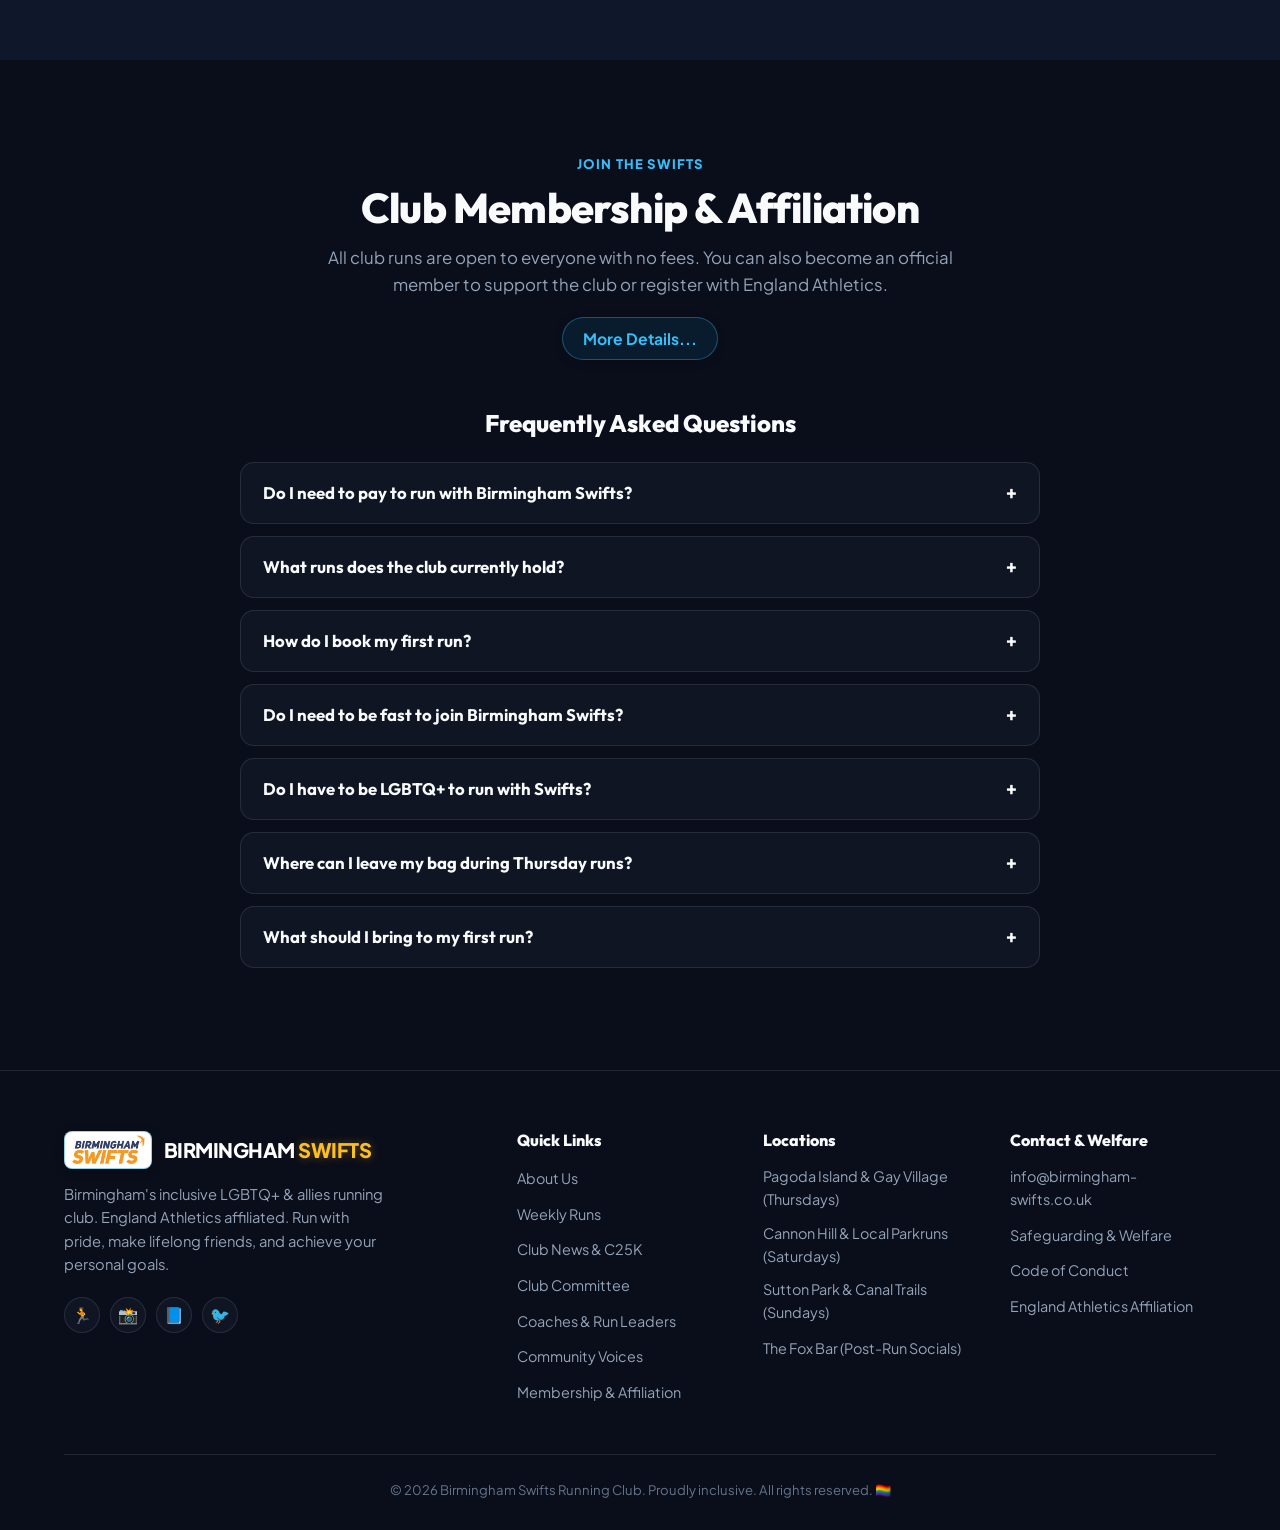
==== commit f5d108b2: "feat(cms): enable live Google Sheets sync across all 8 club sections" ====
--- a/index.html
+++ b/index.html
@@ -111,10 +111,10 @@
         <!-- Real Swifts Community Photo Showcase -->
         <div class="hero-photo-showcase">
           <div class="hero-photo-wrap">
-            <img src="assets/swifts_village_inn_crew.jpg" alt="Birmingham Swifts running club members at the AJ Bell Great Birmingham Run 2026 outside The Village Inn in the Gay Village" class="hero-photo-img">
+            <img src="assets/swifts_village_inn_crew.jpg" alt="Birmingham Swifts running club members at the AJ Bell Great Birmingham Run 2026 outside The Village Inn in the Gay Village" class="hero-photo-img" id="hero-photo-img">
             <div class="hero-photo-badge">
               <span class="hero-photo-badge-dot"></span>
-              <span>AJ Bell Great Birmingham Run 2026</span>
+              <span id="hero-photo-badge-text">AJ Bell Great Birmingham Run 2026</span>
             </div>
           </div>
         </div>
@@ -152,8 +152,8 @@
     <div class="container">
       <div class="section-header" style="margin-bottom: 32px;">
         <span class="section-tag">WHO WE ARE</span>
-        <h2 class="section-title">A Welcoming Community for Every Runner</h2>
-        <p class="section-subtitle">
+        <h2 class="section-title" id="about-title">A Welcoming Community for Every Runner</h2>
+        <p class="section-subtitle" id="about-subtitle">
           Established in Birmingham to create a safe, supportive, and social space where LGBTQ+ individuals and allies can discover the joy of running together.
         </p>
       </div>
@@ -161,10 +161,10 @@
       <!-- Real Swifts Community Photo Showcase in Who We Are -->
       <div class="hero-photo-showcase" style="max-width: 960px; margin: 0 auto 32px;">
         <div class="hero-photo-wrap">
-          <img src="assets/swifts_black_country_half_marathon.jpg" alt="Birmingham Swifts runners at the Birmingham Black Country Half Marathon 2026 on the Black Sabbath bench" class="hero-photo-img">
+          <img src="assets/swifts_black_country_half_marathon.jpg" alt="Birmingham Swifts runners at the Birmingham Black Country Half Marathon 2026 on the Black Sabbath bench" class="hero-photo-img" id="who-we-are-img">
           <div class="hero-photo-badge">
             <span class="hero-photo-badge-dot"></span>
-            <span>Birmingham Black Country Half Marathon 2026</span>
+            <span id="who-we-are-badge-text">Birmingham Black Country Half Marathon 2026</span>
           </div>
         </div>
       </div>
@@ -182,8 +182,8 @@
     <div class="container">
       <div class="section-header">
         <span class="section-tag">WEEKLY RUNS</span>
-        <h2 class="section-title">Find Your Next Run</h2>
-        <p class="section-subtitle">
+        <h2 class="section-title" id="runs-section-title">Find Your Next Run</h2>
+        <p class="section-subtitle" id="runs-section-subtitle">
           We organize 3 regular weekly sessions across Birmingham catering to all distances and paces.
         </p>
       </div>
@@ -230,10 +230,10 @@
       <!-- Real Swifts Community Photo Showcase in Weekly Runs -->
       <div class="hero-photo-showcase" style="max-width: 960px; margin: 32px auto 32px;">
         <div class="hero-photo-wrap">
-          <img src="assets/swifts_cannon_hill_parkrun_takeover.jpg" alt="Birmingham Swifts runners at the Cannon Hill Parkrun Takeover 2026" class="hero-photo-img">
+          <img src="assets/swifts_cannon_hill_parkrun_takeover.jpg" alt="Birmingham Swifts runners at the Cannon Hill Parkrun Takeover 2026" class="hero-photo-img" id="runs-photo-img">
           <div class="hero-photo-badge">
             <span class="hero-photo-badge-dot"></span>
-            <span>Cannon Hill Parkrun Takeover 2026</span>
+            <span id="runs-photo-badge-text">Cannon Hill Parkrun Takeover 2026</span>
           </div>
         </div>
       </div>
